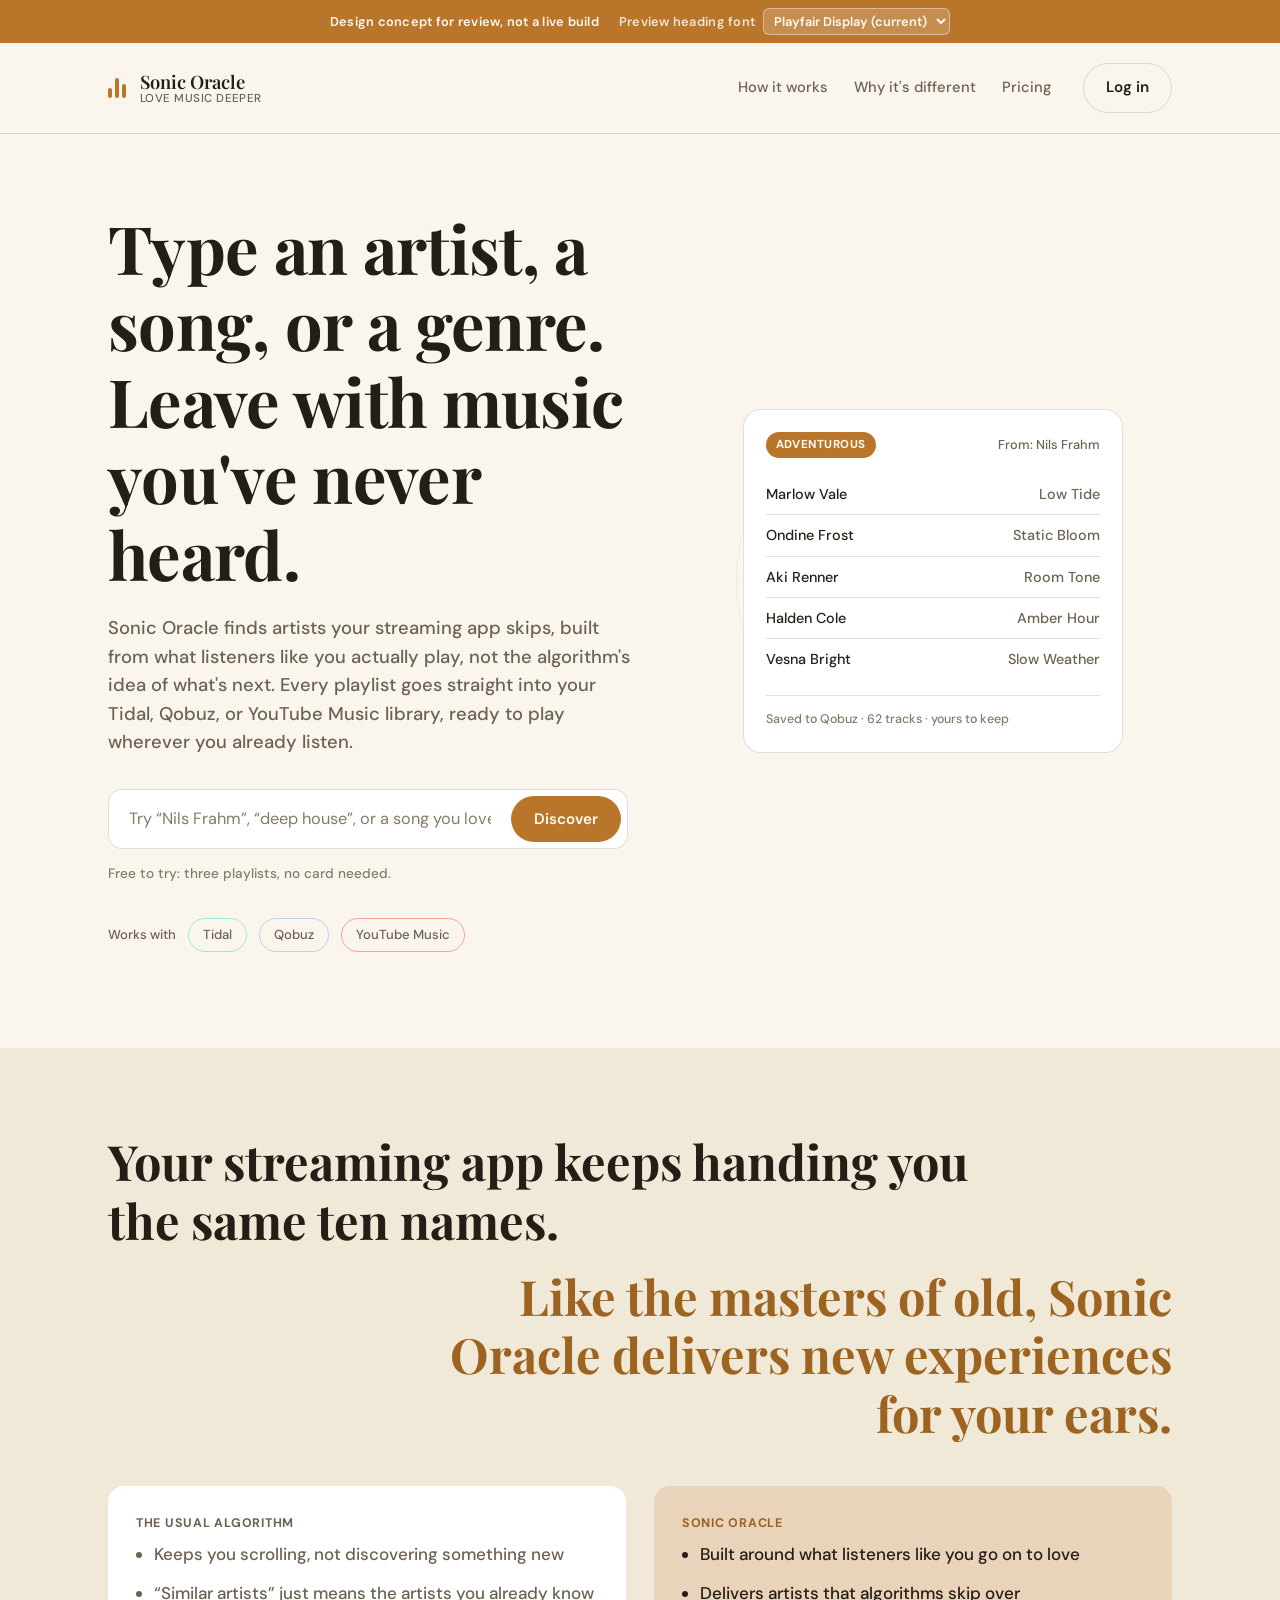
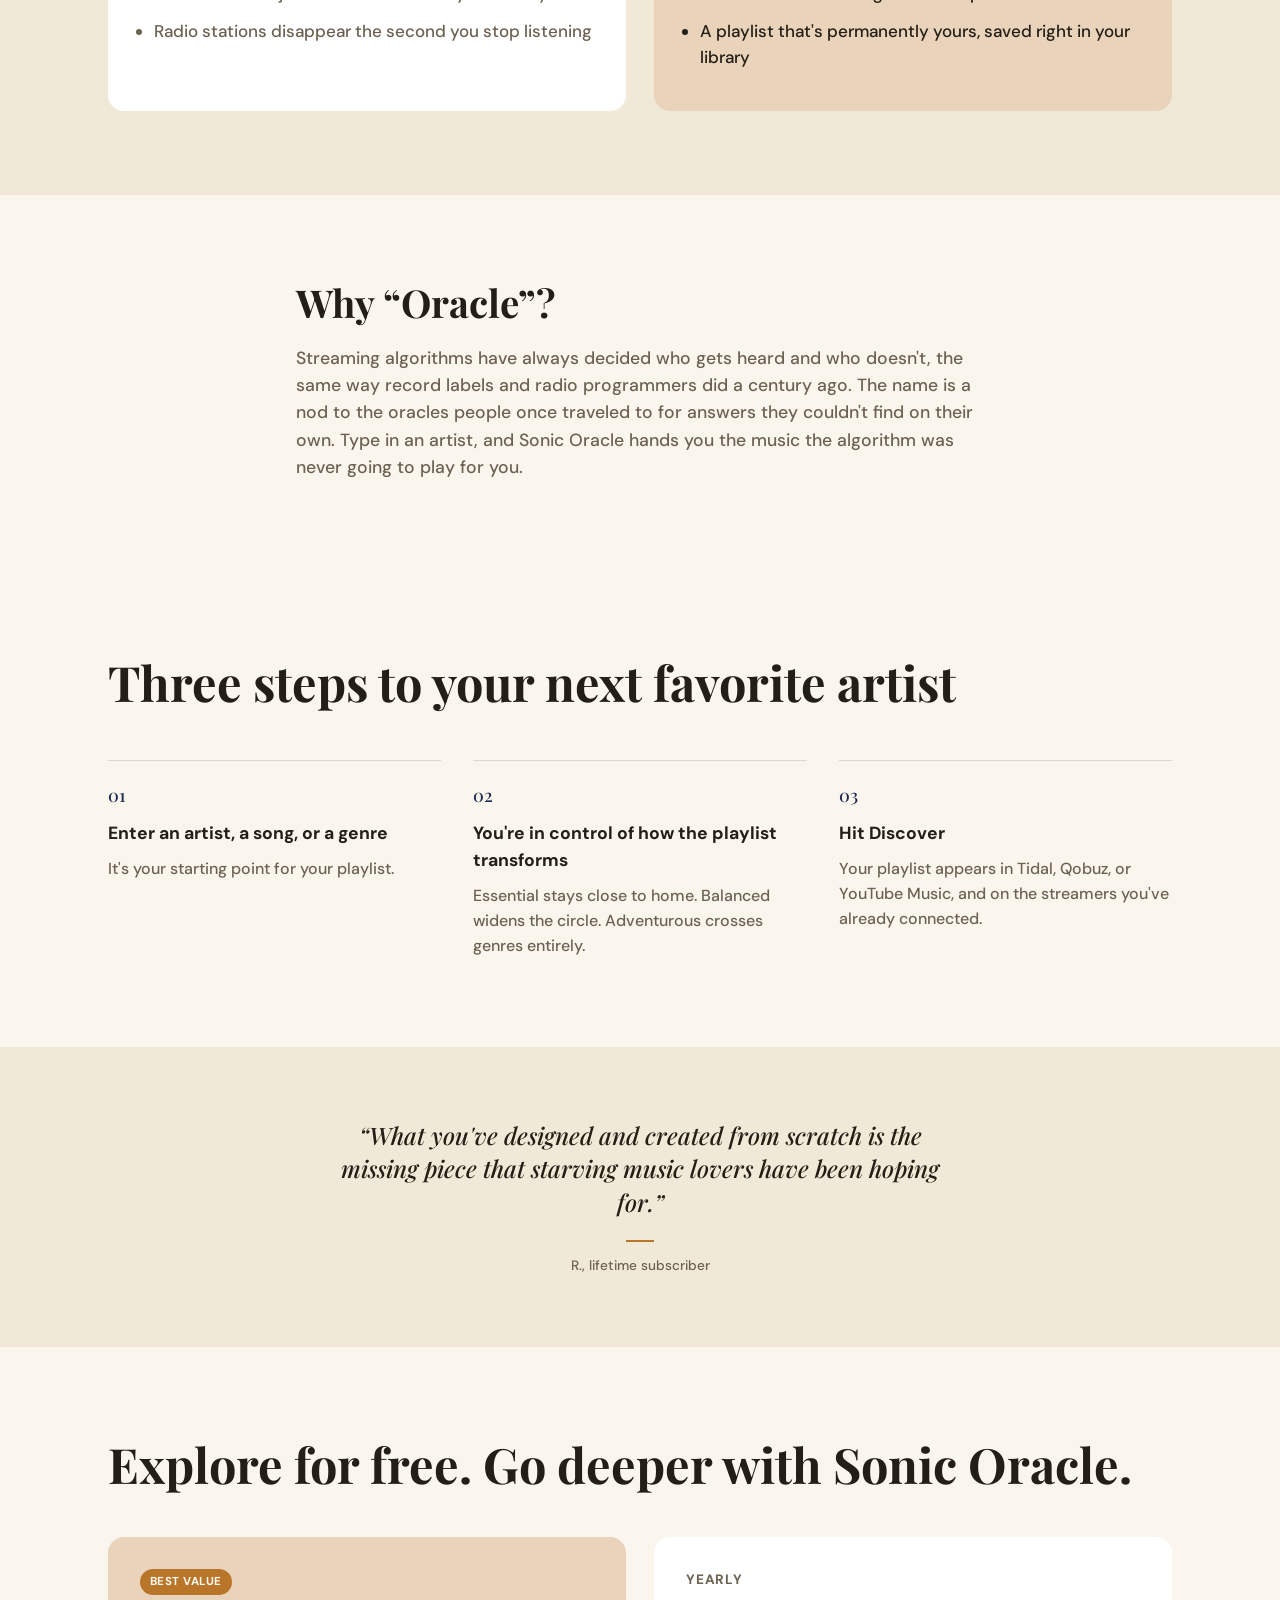
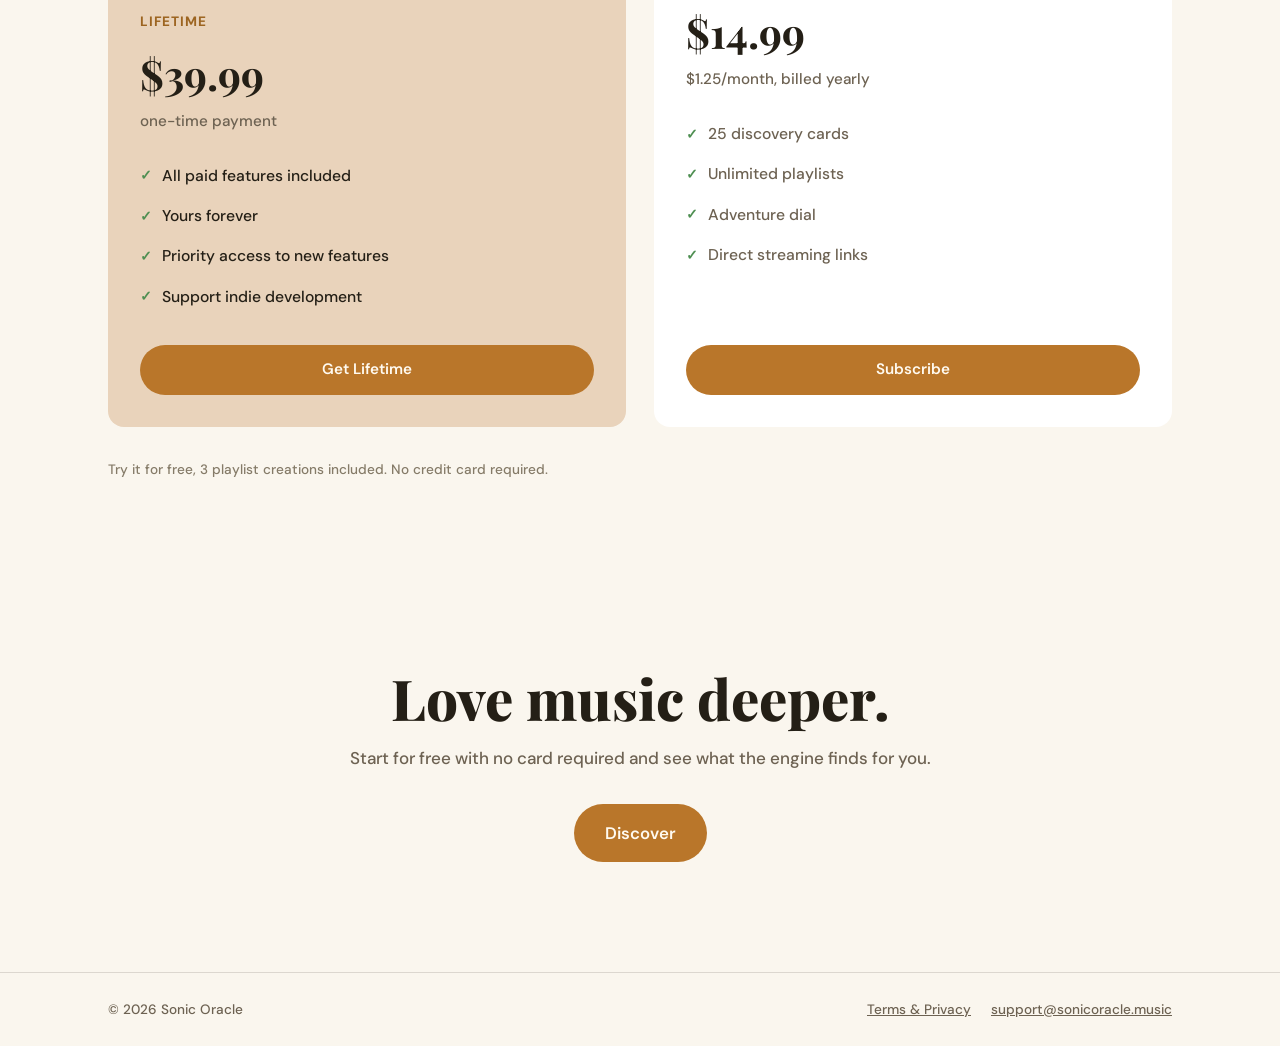
==== index.html @ 3b802f32 "v7: add live font-picker for Playfair Display shortlist Docks a #fontPicker dropdown in the concept " ====
<!DOCTYPE html>
<html lang="en">
<head>
<meta charset="UTF-8">
<meta name="viewport" content="width=device-width, initial-scale=1.0">
<title>Sonic Oracle: Love Music Deeper (homepage mockup)</title>
<link rel="icon" type="image/png" href="favicon.png">
<link rel="apple-touch-icon" href="favicon.png">
<link rel="preconnect" href="https://fonts.googleapis.com">
<link rel="preconnect" href="https://fonts.gstatic.com" crossorigin>
<!--
  v6: font-picker shortlist bundled alongside the site fonts (see NOTES.md
  and the #fontPicker control below). All 8 are confirmed live on Google
  Fonts. Scheherazade New and Vesper Libre don't ship an italic style, so
  they're requested as normal-weight-only; the rest match Playfair's
  weight/italic spread closely enough to cover every var(--serif) use
  (h1/h2 bold, brand-name/step-num regular-ish, blockquote italic).
-->
<link href="https://fonts.googleapis.com/css2?family=Playfair+Display:ital,wght@0,500;0,600;0,700;0,800;1,500;1,600&family=DM+Sans:wght@400;500;600;700&family=Cormorant:ital,wght@0,400;0,600;0,700;1,400&family=Cormorant+Garamond:ital,wght@0,400;0,600;0,700;1,400&family=Libertinus+Serif:ital,wght@0,400;0,600;0,700;1,400&family=Scheherazade+New:wght@400;500;600;700&family=Vesper+Libre:wght@400;500;700&family=Wittgenstein:ital,wght@0,400;0,600;0,700;1,400&family=Rasa:ital,wght@0,400;0,600;0,700;1,400&family=Noto+Serif+Display:ital,wght@0,400;0,600;0,700;1,400&display=swap" rel="stylesheet">
<link rel="stylesheet" href="style.css">
<!--
  v4.5: dark mode is intentionally disabled while we tune the light theme
  (see NOTES.md). Forcing data-theme="light" here instead of running the
  old localStorage/prefers-color-scheme detection below, which is kept
  commented out so it's a one-line job to re-enable later.
-->
<script>
(function () {
  document.documentElement.setAttribute("data-theme", "light");
})();
/*
(function () {
  try {
    var stored = localStorage.getItem("sonic-oracle-theme");
    var theme = stored || (window.matchMedia("(prefers-color-scheme: light)").matches ? "light" : "dark");
    document.documentElement.setAttribute("data-theme", theme);
  } catch (e) {}
})();
*/
</script>
</head>
<body>

<div class="concept-tag">
  <span>Design concept for review, not a live build</span>
  <label class="font-picker">
    <span class="font-picker-label">Preview heading font</span>
    <select id="fontPicker">
      <option value="Playfair Display">Playfair Display (current)</option>
      <option value="Cormorant">Cormorant</option>
      <option value="Cormorant Garamond">Cormorant Garamond</option>
      <option value="Libertinus Serif">Libertinus Serif</option>
      <option value="Scheherazade New">Scheherazade New</option>
      <option value="Vesper Libre">Vesper Libre</option>
      <option value="Wittgenstein">Wittgenstein</option>
      <option value="Rasa">Rasa</option>
      <option value="Noto Serif Display">Noto Serif Display</option>
    </select>
  </label>
</div>

<header class="site-header">
  <div class="wrap header-inner">
    <div class="brand">
      <span class="brand-mark" aria-hidden="true">
        <span></span><span></span><span></span>
      </span>
      <div class="brand-text">
        <span class="brand-name">Sonic&nbsp;Oracle</span>
        <span class="brand-tagline">Love Music Deeper</span>
      </div>
    </div>
    <nav class="site-nav" aria-label="Primary">
      <a href="#how-it-works">How it works</a>
      <a href="#difference">Why it's different</a>
      <a href="#pricing">Pricing</a>
    </nav>
    <!--
      v4.5: light/dark toggle disabled (light-only version). Markup kept
      commented out so re-enabling later is a straight uncomment; see
      NOTES.md and the matching comment in script.js.
    <button type="button" class="theme-toggle" id="themeToggle" aria-label="Switch to light mode" aria-pressed="false">
      <svg class="icon-sun" viewBox="0 0 24 24" fill="none" stroke="currentColor" stroke-width="1.6" aria-hidden="true">
        <circle cx="12" cy="12" r="4.2"></circle>
        <path d="M12 2.5v2.4M12 19.1v2.4M4.2 4.2l1.7 1.7M18.1 18.1l1.7 1.7M2.5 12h2.4M19.1 12h2.4M4.2 19.8l1.7-1.7M18.1 5.9l1.7-1.7"></path>
      </svg>
      <svg class="icon-moon" viewBox="0 0 24 24" fill="none" stroke="currentColor" stroke-width="1.6" aria-hidden="true">
        <path d="M20 14.5A8.5 8.5 0 1 1 9.5 4a6.6 6.6 0 1 0 10.5 10.5Z"></path>
      </svg>
    </button>
    -->
    <a class="btn btn-ghost" href="#pricing">Log in</a>
  </div>
</header>

<main>

  <section class="hero" data-reveal>
    <div class="wrap hero-inner">
      <div class="hero-copy">
        <h1>Type an artist, a song, or a genre.<br>Leave with music you've never heard.</h1>
        <p class="hero-sub">Sonic Oracle finds artists your streaming app skips, built from what listeners like you actually play, not the algorithm's idea of what's next. Every playlist goes straight into your Tidal, Qobuz, or YouTube Music library, ready to play wherever you already listen.</p>

        <form class="discover-box" onsubmit="return false;">
          <label class="visually-hidden" for="seed">Search an artist, song, or genre</label>
          <input id="seed" type="text" placeholder="Try &ldquo;Nils Frahm&rdquo;, &ldquo;deep house&rdquo;, or a song you love">
          <button type="submit" class="btn btn-primary">Discover</button>
        </form>

        <p class="hero-fineprint">Free to try: three playlists, no card needed.</p>

        <div class="platform-row" aria-label="Works with">
          <span class="platform-label">Works with</span>
          <a class="chip chip-tidal" href="https://tidal.com" target="_blank" rel="noopener noreferrer">Tidal</a>
          <a class="chip chip-qobuz" href="https://www.qobuz.com" target="_blank" rel="noopener noreferrer">Qobuz</a>
          <a class="chip chip-youtube" href="https://music.youtube.com" target="_blank" rel="noopener noreferrer">YouTube Music</a>
        </div>
      </div>

      <div class="hero-visual" aria-hidden="true">
        <div class="result-card">
          <div class="result-card-head">
            <span class="dial dial-adventurous">Adventurous</span>
            <span class="result-card-seed">From: Nils Frahm</span>
          </div>
          <ul class="track-list">
            <li><span class="track-name">Marlow Vale</span><span class="track-title">Low Tide</span></li>
            <li><span class="track-name">Ondine Frost</span><span class="track-title">Static Bloom</span></li>
            <li><span class="track-name">Aki Renner</span><span class="track-title">Room Tone</span></li>
            <li><span class="track-name">Halden Cole</span><span class="track-title">Amber Hour</span></li>
            <li><span class="track-name">Vesna Bright</span><span class="track-title">Slow Weather</span></li>
          </ul>
          <div class="result-card-foot">Saved to Qobuz &middot; 62 tracks &middot; yours to keep</div>
        </div>
        <div class="vinyl" aria-hidden="true"></div>
      </div>
    </div>
  </section>

  <section class="difference" id="difference" data-reveal>
    <div class="wrap">
      <h2>
        <span class="difference-heading-main">Your streaming app keeps handing you the same ten names.</span>
        <span class="difference-heading-echo" data-reveal>Like the masters of old, Sonic Oracle delivers new experiences for your ears.</span>
      </h2>
      <div class="difference-grid">
        <div class="difference-col difference-col-old">
          <p class="difference-label">The usual algorithm</p>
          <ul>
            <li>Keeps you scrolling, not discovering something new</li>
            <li>&ldquo;Similar artists&rdquo; just means the artists you already know</li>
            <li>Radio stations disappear the second you stop listening</li>
          </ul>
        </div>
        <div class="difference-col difference-col-new">
          <p class="difference-label">Sonic Oracle</p>
          <ul>
            <li>Built around what listeners like you go on to love</li>
            <li>Delivers artists that algorithms skip over</li>
            <li>A playlist that's permanently yours, saved right in your library</li>
          </ul>
        </div>
      </div>
    </div>
  </section>

  <section class="why-oracle" id="why-oracle" data-reveal>
    <div class="wrap why-oracle-inner">
      <h2>Why &ldquo;Oracle&rdquo;?</h2>
      <p>Streaming algorithms have always decided who gets heard and who doesn't, the same way record labels and radio programmers did a century ago. The name is a nod to the oracles people once traveled to for answers they couldn't find on their own. Type in an artist, and Sonic Oracle hands you the music the algorithm was never going to play for you.</p>
    </div>
  </section>

  <section class="how-it-works" id="how-it-works" data-reveal>
    <div class="wrap">
      <h2>Three steps to your next favorite artist</h2>
      <ol class="steps">
        <li>
          <span class="step-num">01</span>
          <h3>Enter an artist, a song, or a genre</h3>
          <p>It's your starting point for your playlist.</p>
        </li>
        <li>
          <span class="step-num">02</span>
          <h3>You're in control of how the playlist transforms</h3>
          <p>Essential stays close to home. Balanced widens the circle. Adventurous crosses genres entirely.</p>
        </li>
        <li>
          <span class="step-num">03</span>
          <h3>Hit Discover</h3>
          <p>Your playlist appears in Tidal, Qobuz, or YouTube Music, and on the streamers you've already connected.</p>
        </li>
      </ol>
    </div>
  </section>

  <section class="proof" data-reveal>
    <div class="wrap proof-inner">
      <blockquote>
        &ldquo;What you've designed and created from scratch is the missing piece that starving music lovers have been hoping for.&rdquo;
        <cite>R., lifetime subscriber</cite>
      </blockquote>
    </div>
  </section>

  <section class="pricing" id="pricing" data-reveal>
    <div class="wrap">
      <h2>Explore for free. Go deeper with Sonic Oracle.</h2>
      <div class="pricing-grid">
        <div class="pricing-card pricing-card-featured">
          <p class="pricing-badge">Best value</p>
          <p class="pricing-plan">Lifetime</p>
          <p class="pricing-price"><span class="pricing-amount">$39.99</span></p>
          <p class="pricing-note">one-time payment</p>
          <ul class="pricing-features">
            <li>All paid features included</li>
            <li>Yours forever</li>
            <li>Priority access to new features</li>
            <li>Support indie development</li>
          </ul>
          <a href="#" class="btn btn-primary pricing-btn">Get Lifetime</a>
        </div>
        <div class="pricing-card">
          <p class="pricing-plan">Yearly</p>
          <p class="pricing-price"><span class="pricing-amount">$14.99</span></p>
          <p class="pricing-note">$1.25/month, billed yearly</p>
          <ul class="pricing-features">
            <li>25 discovery cards</li>
            <li>Unlimited playlists</li>
            <li>Adventure dial</li>
            <li>Direct streaming links</li>
          </ul>
          <a href="#" class="btn btn-primary pricing-btn">Subscribe</a>
        </div>
      </div>
      <p class="pricing-fineprint">Try it for free, 3 playlist creations included. No credit card required.</p>
    </div>
  </section>

  <section class="final-cta" data-reveal>
    <div class="wrap final-cta-inner">
      <h2>Love music deeper.</h2>
      <p>Start for free with no card required and see what the engine finds for you.</p>
      <a href="#" class="btn btn-primary btn-large">Discover</a>
    </div>
  </section>

</main>

<footer class="site-footer">
  <div class="wrap footer-inner">
    <span>&copy; 2026 Sonic Oracle</span>
    <span class="footer-links">
      <a href="#">Terms &amp; Privacy</a>
      <a href="mailto:support@sonicoracle.music">support@sonicoracle.music</a>
    </span>
  </div>
</footer>

<script src="script.js" defer></script>
</body>
</html>
---- style.css ----
:root {
  /* v4.5: light-only palette (dark mode paused, see NOTES.md). These are
     the same values v4 used for :root[data-theme="light"]. */
  --bg: #faf6ee;
  --bg-alt: #f1e9d7;
  --surface: #ffffff;
  --surface-line: rgba(36, 30, 20, 0.14);
  --text: #241f16;
  --text-muted: #6d6252;
  --text-faint: #857b68;
  --accent: #b9762a;
  --accent-strong: #9c6420;
  --accent-ink: #fffaf0;
  /* v4.5 fix: was #f7ecd8, nearly identical to --bg-alt (#f1e9d7) so the
     "Sonic Oracle" difference-card barely read as a card. Deepened/warmed
     it so it's a real gold-tan tone, distinct from both --bg-alt and the
     white --surface the other card uses. */
  --accent-wash: #e9d3bb;
  --groove-line: rgba(36, 30, 20, 0.06);
  --card-shadow: none;
  /* Secondary brand accent pulled from sonicoracle.music's navy background
     family (#0c1220-#1c2840 on the live site, darkened here for readable
     text/UI contrast on this light theme). Used sparingly alongside the
     gold accent above; whether gold or navy is "the" brand color is TBD,
     Alessandro to confirm. */
  --navy: #1e2a52;
  --serif: "Playfair Display", Georgia, serif;
  --sans: "DM Sans", -apple-system, BlinkMacSystemFont, "Segoe UI", sans-serif;
  --max: 1120px;
  /* v6: named line-height scale, first step toward a real token set (see
     NOTES.md). --leading-tight is for the h1 display line, --leading-snug
     for section h2s (both were relying on mismatched defaults: h1 was
     hardcoded too tight, h2s had no line-height at all and inherited the
     body's loose 1.55). */
  --leading-tight: 1.15;
  --leading-snug: 1.2;
  --leading-body: 1.55;
}

/*
  v4.5: dark mode paused to focus on the light theme. Original v4 dark
  values kept here for a quick restore (the old :root[data-theme="light"]
  override is gone since light is now the only/default theme; if dark mode
  comes back, split these into a plain :root block and a
  :root[data-theme="light"] override again like v4 had).

:root {
  --bg: #0e0d0a;
  --bg-alt: #16140f;
  --surface: #1c1a15;
  --surface-line: rgba(245, 241, 232, 0.1);
  --text: #f5f1e8;
  --text-muted: #b4ac9a;
  --text-faint: #9c9080;
  --accent: #e3a34f;
  --accent-strong: #f2c078;
  --accent-ink: #241a0c;
  --accent-wash: #241c10;
  --groove-line: rgba(245, 241, 232, 0.05);
  --card-shadow: none;
}
*/

* { box-sizing: border-box; }

html { scroll-behavior: smooth; }

body {
  margin: 0;
  background: var(--bg);
  color: var(--text);
  font-family: var(--sans);
  /* v4.5: body copy read as too light at 400; bumped one step to 500. */
  font-weight: 500;
  /* v6: base copy size was riding on the 16px browser default; bumped to
     17px so paragraph-level text (and anything that doesn't set its own
     font-size, like the difference-section list items) reads a touch
     larger. */
  font-size: 1.0625rem;
  line-height: var(--leading-body);
  -webkit-font-smoothing: antialiased;
  transition: background-color 0.2s ease, color 0.2s ease;
}

.wrap {
  max-width: var(--max);
  margin: 0 auto;
  padding: 0 28px;
}

.visually-hidden {
  position: absolute;
  width: 1px; height: 1px;
  overflow: hidden;
  clip: rect(0 0 0 0);
  white-space: nowrap;
}

/* Scroll reveal: sections fade up into view once, no fade-out on scroll back up. */
section[data-reveal] {
  opacity: 0;
  transform: translateY(28px);
  transition: opacity 0.7s ease, transform 0.7s ease;
}

section[data-reveal].is-visible {
  opacity: 1;
  transform: translateY(0);
}

@media (prefers-reduced-motion: reduce) {
  section[data-reveal] { transition: none; opacity: 1; transform: none; }
}

/* Concept ribbon */
.concept-tag {
  display: flex;
  align-items: center;
  justify-content: center;
  flex-wrap: wrap;
  gap: 6px 20px;
  background: var(--accent);
  color: var(--accent-ink);
  text-align: center;
  font-size: 0.8rem;
  font-weight: 600;
  letter-spacing: 0.02em;
  padding: 8px 12px;
}

/* v6: font-picker, a review-only tool (not part of the design being
   evaluated) for trying the Playfair Display replacement shortlist live.
   See NOTES.md and script.js. Deliberately docked in the same ribbon as
   the "not a live build" notice so it reads as tooling, not content. */
.font-picker {
  display: inline-flex;
  align-items: center;
  gap: 8px;
  font-weight: 600;
}

.font-picker-label { opacity: 0.85; }

.font-picker select {
  font-family: var(--sans);
  font-size: 0.8rem;
  font-weight: 600;
  color: var(--accent-ink);
  background: rgba(255, 255, 255, 0.18);
  border: 1px solid rgba(255, 255, 255, 0.4);
  border-radius: 6px;
  padding: 3px 6px;
  cursor: pointer;
}

.font-picker select option { color: var(--text); }

/* Header */
.site-header {
  border-bottom: 1px solid var(--surface-line);
  padding: 20px 0;
}

.header-inner {
  display: flex;
  align-items: center;
  gap: 32px;
}

.brand {
  display: flex;
  align-items: center;
  gap: 14px;
  margin-right: auto;
}

.brand-mark {
  display: inline-flex;
  gap: 3px;
  align-items: flex-end;
  height: 20px;
}

.brand-mark span {
  display: block;
  width: 4px;
  background: var(--accent);
  border-radius: 2px;
  animation: pulse 1.8s ease-in-out infinite;
}

.brand-mark span:nth-child(1) { height: 10px; animation-delay: 0s; }
.brand-mark span:nth-child(2) { height: 20px; animation-delay: 0.25s; }
.brand-mark span:nth-child(3) { height: 14px; animation-delay: 0.5s; }

@keyframes pulse {
  0%, 100% { transform: scaleY(0.6); opacity: 0.7; }
  50% { transform: scaleY(1); opacity: 1; }
}

.brand-text { display: flex; flex-direction: column; line-height: 1.15; }

.brand-name {
  font-family: var(--serif);
  font-size: 1.15rem;
  font-weight: 600;
}

.brand-tagline {
  font-size: 0.72rem;
  color: var(--text-muted);
  letter-spacing: 0.04em;
  text-transform: uppercase;
}

.site-nav { display: flex; gap: 26px; }

.site-nav a {
  color: var(--text-muted);
  text-decoration: none;
  font-size: 0.92rem;
  transition: color 0.15s ease;
}

.site-nav a:hover { color: var(--navy); }

/* Buttons */
.btn {
  display: inline-flex;
  align-items: center;
  justify-content: center;
  gap: 8px;
  font-family: var(--sans);
  font-weight: 600;
  font-size: 0.95rem;
  text-decoration: none;
  border-radius: 999px;
  padding: 12px 22px;
  border: 1px solid transparent;
  cursor: pointer;
  transition: transform 0.15s ease, background 0.15s ease, border-color 0.15s ease;
}

.btn-primary {
  background: var(--accent);
  color: var(--accent-ink);
}

.btn-primary:hover { background: var(--accent-strong); transform: translateY(-1px); }

.btn-ghost {
  color: var(--text);
  border-color: var(--surface-line);
}

.btn-ghost:hover { border-color: var(--accent); color: var(--accent-strong); }

.btn-large { padding: 15px 30px; font-size: 1.05rem; }

/* Theme toggle: markup disabled for v4.5's light-only pass (see NOTES.md).
   Rules kept commented out so re-enabling the toggle is a straight uncomment.
.theme-toggle {
  display: inline-flex;
  align-items: center;
  justify-content: center;
  width: 38px;
  height: 38px;
  padding: 0;
  border-radius: 999px;
  border: 1px solid var(--surface-line);
  background: transparent;
  color: var(--text);
  cursor: pointer;
  transition: border-color 0.15s ease, color 0.15s ease;
}

.theme-toggle:hover { border-color: var(--accent); color: var(--accent-strong); }

.theme-toggle svg { width: 18px; height: 18px; }

.theme-toggle .icon-moon { display: none; }

:root[data-theme="light"] .theme-toggle .icon-sun { display: none; }
:root[data-theme="light"] .theme-toggle .icon-moon { display: block; }
*/

/* Hero */
.hero { padding: 76px 0 96px; position: relative; overflow: hidden; }

.hero-inner {
  display: grid;
  grid-template-columns: 1.05fr 0.95fr;
  gap: 56px;
  align-items: center;
}

h1 {
  font-family: var(--serif);
  font-weight: 700;
  font-size: clamp(2.6rem, 5.2vw, 4.4rem);
  /* v6: was 1.08, tight enough to clip descenders and feel cramped on the
     wrapped two-line headline. */
  line-height: var(--leading-tight);
  margin: 0 0 22px;
  letter-spacing: -0.01em;
}

.hero-sub {
  color: var(--text-muted);
  font-size: 1.15rem;
  max-width: 46ch;
  margin: 0 0 32px;
}

.discover-box {
  display: flex;
  background: var(--surface);
  border: 1px solid var(--surface-line);
  border-radius: 14px;
  padding: 6px;
  gap: 6px;
  max-width: 520px;
}

.discover-box input {
  flex: 1;
  background: transparent;
  border: none;
  outline: none;
  color: var(--text);
  font-family: var(--sans);
  font-size: 1.02rem;
  padding: 12px 14px;
}

.discover-box input::placeholder { color: var(--text-faint); }

.hero-fineprint {
  color: var(--text-faint);
  font-size: 0.85rem;
  margin: 14px 0 34px;
}

.platform-row {
  display: flex;
  align-items: center;
  gap: 12px;
  flex-wrap: wrap;
}

.platform-label {
  font-size: 0.82rem;
  color: var(--text-muted);
}

.chip {
  display: inline-block;
  border: 1px solid var(--surface-line);
  color: var(--text-muted);
  font-size: 0.82rem;
  padding: 6px 14px;
  border-radius: 999px;
  text-decoration: none;
  transition: border-color 0.15s ease, color 0.15s ease, background-color 0.15s ease;
}

.chip:hover { border-color: var(--accent); color: var(--accent-strong); }

/* Brand-colored platform chips: a quiet brand-tinted border at rest, full brand color on interaction. */
.chip-tidal { border-color: rgba(23, 205, 218, 0.4); }
.chip-tidal:hover,
.chip-tidal:focus-visible {
  border-color: #17cdda;
  color: #17cdda;
  background: rgba(23, 205, 218, 0.1);
}

.chip-qobuz { border-color: rgba(97, 161, 222, 0.4); }
.chip-qobuz:hover,
.chip-qobuz:focus-visible {
  border-color: #61a1de;
  color: #61a1de;
  background: rgba(97, 161, 222, 0.1);
}

.chip-youtube { border-color: rgba(255, 0, 0, 0.35); }
.chip-youtube:hover,
.chip-youtube:focus-visible {
  border-color: #ff0000;
  color: #ff0000;
  background: rgba(255, 0, 0, 0.08);
}

/* Hero visual */
.hero-visual { position: relative; display: flex; justify-content: center; }

.vinyl {
  position: absolute;
  width: 340px;
  height: 340px;
  border-radius: 50%;
  top: 50%;
  left: 50%;
  transform: translate(-58%, -50%);
  background: none;
  border: 1px solid var(--groove-line);
  z-index: 0;
}

.vinyl::before,
.vinyl::after {
  content: "";
  position: absolute;
  top: 50%;
  left: 50%;
  border-radius: 50%;
  transform: translate(-50%, -50%);
}

.vinyl::before {
  width: 220px;
  height: 220px;
  border: 1px solid var(--groove-line);
}

.vinyl::after {
  width: 16px;
  height: 16px;
  background: var(--groove-line);
}

.result-card {
  position: relative;
  z-index: 1;
  background: var(--surface);
  border: 1px solid var(--surface-line);
  border-radius: 18px;
  padding: 22px;
  width: 100%;
  max-width: 380px;
  box-shadow: var(--card-shadow);
}

.result-card-head {
  display: flex;
  justify-content: space-between;
  align-items: center;
  margin-bottom: 16px;
}

.dial {
  font-size: 0.72rem;
  font-weight: 700;
  text-transform: uppercase;
  letter-spacing: 0.04em;
  color: var(--accent-ink);
  background: var(--accent);
  padding: 4px 10px;
  border-radius: 999px;
}

.result-card-seed { font-size: 0.8rem; color: var(--text-muted); }

.track-list { list-style: none; margin: 0 0 16px; padding: 0; }

.track-list li {
  display: flex;
  justify-content: space-between;
  gap: 12px;
  padding: 9px 0;
  border-bottom: 1px solid var(--surface-line);
  font-size: 0.9rem;
}

.track-list li:last-child { border-bottom: none; }

.track-name { color: var(--text); font-weight: 500; }
.track-title { color: var(--text-muted); }

.result-card-foot {
  font-size: 0.78rem;
  color: var(--text-faint);
  border-top: 1px solid var(--surface-line);
  padding-top: 14px;
}

/* Difference section */
.difference { background: var(--bg-alt); padding: 84px 0; }

.difference h2 {
  font-family: var(--serif);
  font-weight: 700;
  font-size: clamp(2.1rem, 3.8vw, 3.1rem);
  /* v6: h2s had no line-height of their own and were inheriting the
     body's 1.55, too loose for display-size serif text. */
  line-height: var(--leading-snug);
  margin: 0 0 44px;
}

/* max-width lives on each line, not the shared h2, so the echo can mirror
   the main line's edge against the full heading width instead of a
   narrower shared box. */
.difference-heading-main { display: block; max-width: 30ch; }

.difference-heading-echo {
  display: block;
  margin: 18px 0 0 auto;
  max-width: 24ch;
  text-align: right;
  color: var(--accent-strong);
  opacity: 0;
  transform: translateY(10px);
  transition: opacity 0.6s ease, transform 0.6s ease;
}

.difference-heading-echo.is-visible { opacity: 1; transform: translateY(0); }

@media (prefers-reduced-motion: reduce) {
  .difference-heading-echo { transition: none; opacity: 1; transform: none; }
}

.difference-grid {
  display: grid;
  grid-template-columns: 1fr 1fr;
  gap: 28px;
}

.difference-col {
  border-radius: 16px;
  padding: 28px;
  /* v4.5: flat-card treatment, no border (see NOTES.md). To compare a
     shadow-defined version instead: comment out the two background rules
     below and uncomment this box-shadow.
     box-shadow: 0 1px 3px rgba(36, 30, 20, 0.08), 0 10px 26px rgba(36, 30, 20, 0.07);
  */
}

/* Both columns get a background instead of a border so they still read as
   grouped cards: old gets a plain surface tint, new keeps its gold wash. */
.difference-col-old { background: var(--surface); }

.difference-col-new { background: var(--accent-wash); }

.difference-label {
  font-size: 0.78rem;
  font-weight: 700;
  text-transform: uppercase;
  letter-spacing: 0.06em;
  color: var(--text-muted);
  /* v4.5: tightened from 16px so the label sits closer to its list,
     grouping them by proximity now that the border is gone. */
  margin: 0 0 8px;
}

.difference-col-new .difference-label { color: var(--accent-strong); }

.difference-col ul { margin: 0; padding: 0 0 0 18px; }

.difference-col li { margin-bottom: 12px; color: var(--text-muted); }

.difference-col-new li { color: var(--text); }

/* Why the name */
.why-oracle { padding: 84px 0; }

.why-oracle-inner { max-width: 62ch; }

.why-oracle h2 {
  font-family: var(--serif);
  font-weight: 700;
  font-size: clamp(1.9rem, 3vw, 2.6rem);
  line-height: var(--leading-snug);
  margin: 0 0 20px;
}

.why-oracle p {
  color: var(--text-muted);
  font-size: 1.1rem;
  margin: 0;
}

/* How it works */
.how-it-works { padding: 88px 0; }

.how-it-works h2 {
  font-family: var(--serif);
  font-weight: 700;
  font-size: clamp(2.1rem, 3.8vw, 3.1rem);
  line-height: var(--leading-snug);
  margin: 0 0 48px;
}

.steps {
  list-style: none;
  margin: 0;
  padding: 0;
  display: grid;
  grid-template-columns: repeat(3, 1fr);
  gap: 32px;
}

.steps li { border-top: 1px solid var(--surface-line); padding-top: 20px; }

.step-num {
  display: block;
  font-family: var(--serif);
  /* Navy secondary accent used sparingly (see :root comment above). */
  color: var(--navy);
  font-size: 1.1rem;
  margin-bottom: 12px;
}

.steps h3 { margin: 0 0 10px; font-size: 1.1rem; }

.steps p { margin: 0; color: var(--text-muted); font-size: 1rem; }

/* Pricing */
.pricing { padding: 88px 0; }

.pricing h2 {
  font-family: var(--serif);
  font-weight: 700;
  font-size: clamp(2.1rem, 3.8vw, 3.1rem);
  line-height: var(--leading-snug);
  margin: 0 0 44px;
}

.pricing-grid {
  display: grid;
  grid-template-columns: 1fr 1fr;
  gap: 28px;
  align-items: stretch;
}

.pricing-card {
  display: flex;
  flex-direction: column;
  background: var(--surface);
  border-radius: 16px;
  padding: 32px;
}

.pricing-card-featured { background: var(--accent-wash); }

.pricing-badge {
  align-self: flex-start;
  font-size: 0.72rem;
  font-weight: 700;
  text-transform: uppercase;
  letter-spacing: 0.04em;
  color: var(--accent-ink);
  background: var(--accent);
  padding: 4px 10px;
  border-radius: 999px;
  margin: 0 0 16px;
}

.pricing-plan {
  font-size: 0.85rem;
  font-weight: 700;
  text-transform: uppercase;
  letter-spacing: 0.06em;
  color: var(--text-muted);
  margin: 0 0 10px;
}

.pricing-card-featured .pricing-plan { color: var(--accent-strong); }

.pricing-price {
  display: flex;
  align-items: baseline;
  gap: 6px;
  margin: 0 0 4px;
}

.pricing-amount {
  font-family: var(--serif);
  font-weight: 700;
  font-size: 2.6rem;
  color: var(--text);
}

.pricing-note {
  color: var(--text-muted);
  font-size: 0.95rem;
  margin: 0 0 22px;
}

.pricing-features {
  list-style: none;
  margin: 0 0 28px;
  padding: 0;
  flex: 1;
}

.pricing-features li {
  display: flex;
  align-items: center;
  gap: 10px;
  padding: 8px 0;
  color: var(--text-muted);
  font-size: 0.98rem;
}

.pricing-features li::before {
  content: "\2713";
  color: #4f8f52;
  font-weight: 700;
  font-size: 0.85rem;
}

.pricing-card-featured .pricing-features li { color: var(--text); }

.pricing-btn { width: 100%; }

.pricing-fineprint {
  margin: 32px 0 0;
  color: var(--text-faint);
  font-size: 0.85rem;
}

/* Proof */
.proof { background: var(--bg-alt); padding: 72px 0; }

.proof-inner { text-align: center; }

blockquote {
  margin: 0 auto;
  max-width: 640px;
  font-family: var(--serif);
  font-style: italic;
  font-size: clamp(1.2rem, 2vw, 1.5rem);
  line-height: 1.4;
}

cite {
  display: block;
  margin-top: 20px;
  font-style: normal;
  font-family: var(--sans);
  font-size: 0.85rem;
  color: var(--text-muted);
  position: relative;
  padding-top: 16px;
}

cite::before {
  content: "";
  position: absolute;
  top: 0;
  left: 50%;
  transform: translateX(-50%);
  width: 28px;
  height: 2px;
  background: var(--accent);
}

/* Final CTA */
.final-cta { padding: 96px 0 110px; text-align: center; }

.final-cta h2 {
  font-family: var(--serif);
  font-weight: 800;
  font-size: clamp(2.5rem, 4.4vw, 3.7rem);
  line-height: var(--leading-snug);
  margin: 0 0 14px;
}

.final-cta p {
  color: var(--text-muted);
  margin: 0 0 32px;
}

/* Footer */
.site-footer {
  border-top: 1px solid var(--surface-line);
  padding: 26px 0;
  font-size: 0.85rem;
  color: var(--text-muted);
}

.footer-inner {
  display: flex;
  justify-content: space-between;
  flex-wrap: wrap;
  gap: 12px;
}

.footer-links { display: flex; gap: 20px; }

.footer-links a { color: var(--text-muted); }

/* Responsive */
@media (max-width: 880px) {
  .hero-inner { grid-template-columns: 1fr; }
  .hero-visual { order: -1; margin-bottom: 12px; }
  .vinyl { width: 240px; height: 240px; }
  .site-nav { display: none; }
  .difference-grid { grid-template-columns: 1fr; }
  .difference-heading-echo { margin: 14px 0 0; max-width: none; text-align: left; }
  .steps { grid-template-columns: 1fr; }
  .pricing-grid { grid-template-columns: 1fr; }
}

@media (max-width: 520px) {
  .discover-box { flex-direction: column; }
  .discover-box .btn { width: 100%; }
}
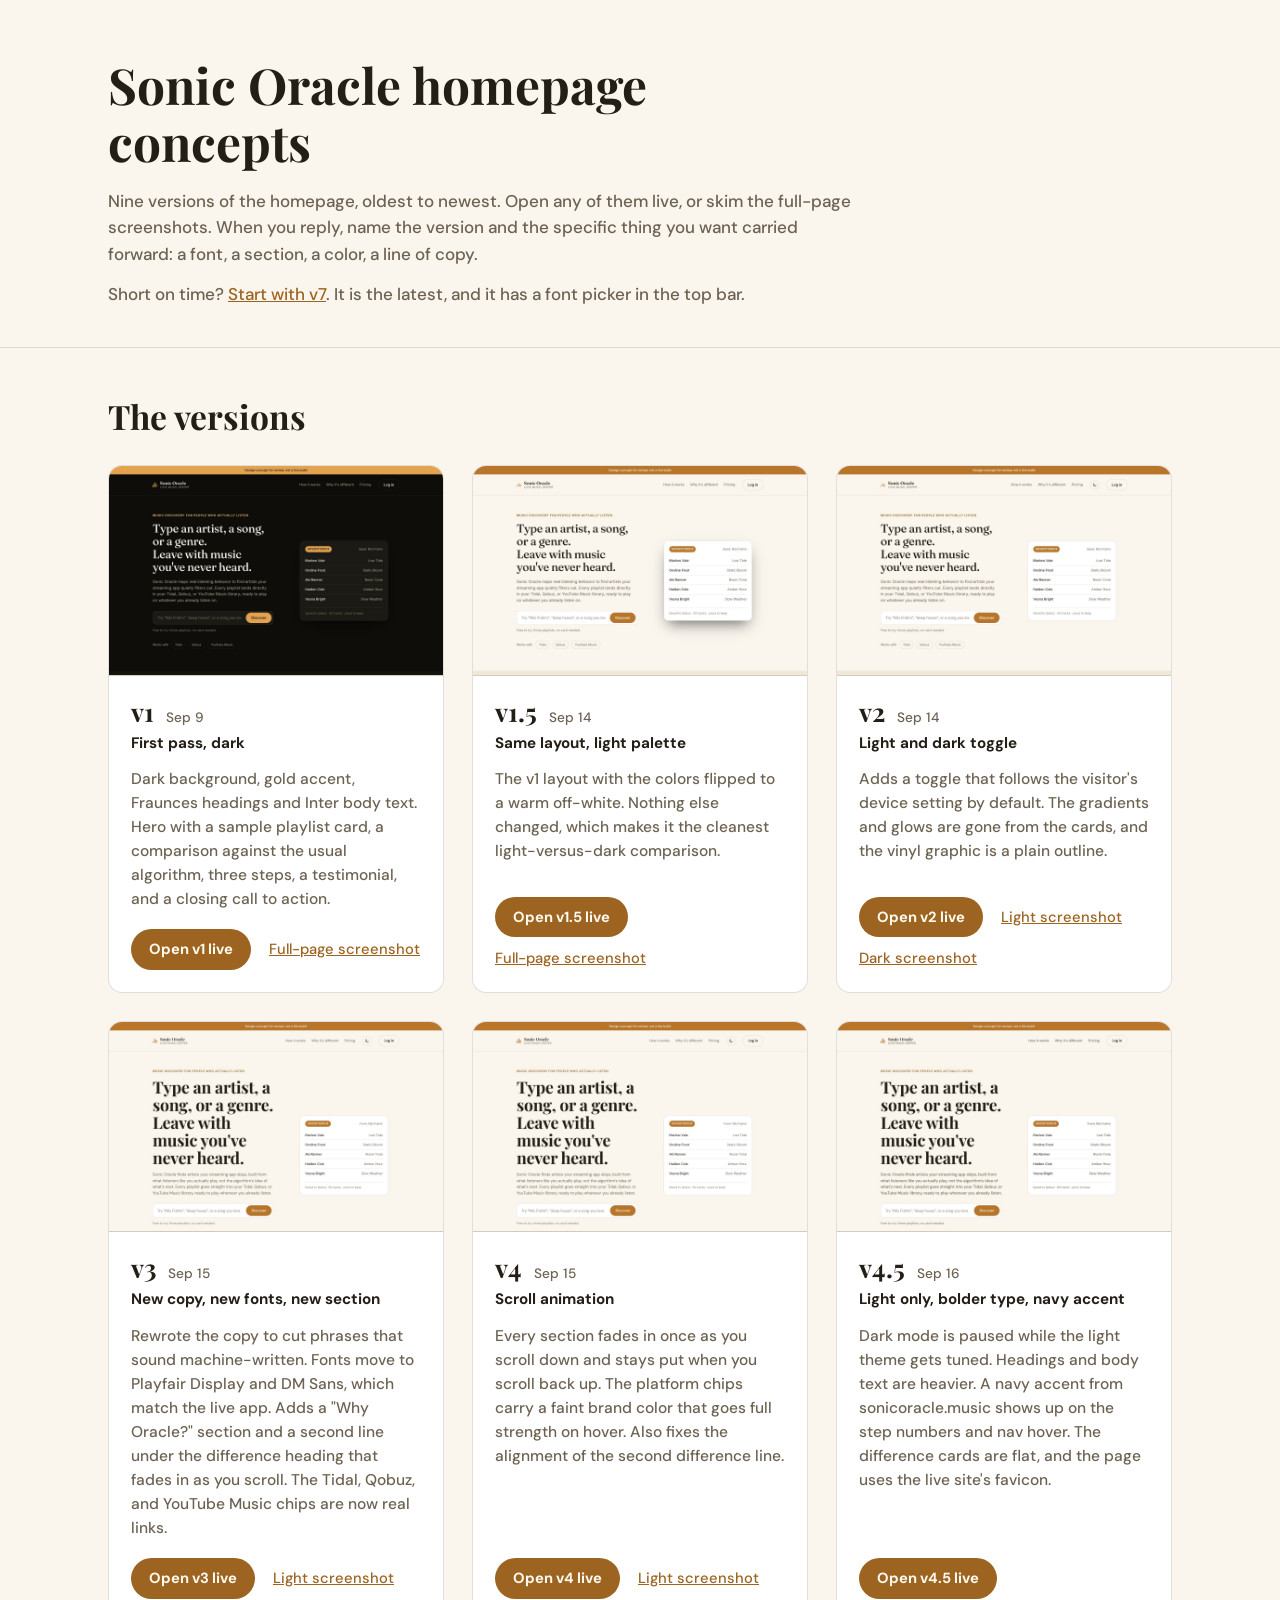
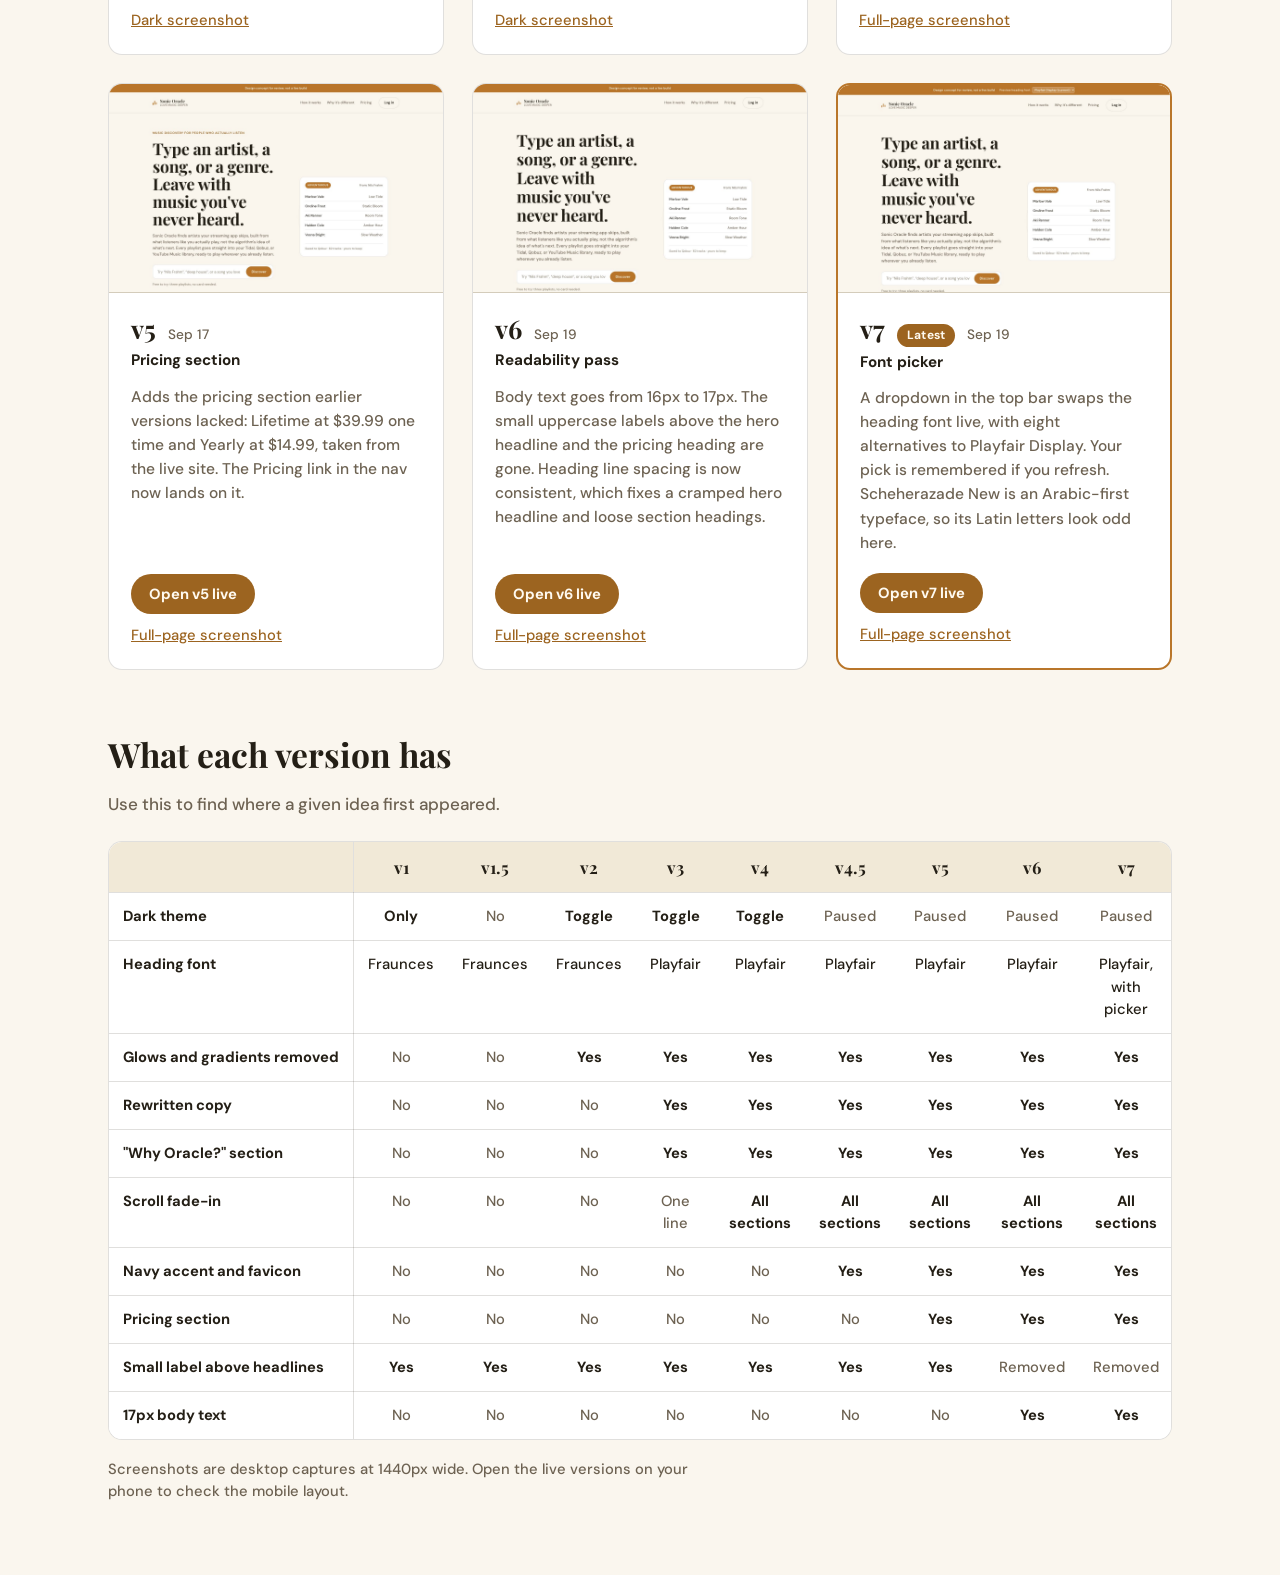
==== commit 95fd9b84: "v8: comparison gallery of all nine homepage versions - New root index.html gallery: thumbnail, short" ====
--- a/index.html
+++ b/index.html
@@ -3,260 +3,260 @@
 <head>
 <meta charset="UTF-8">
 <meta name="viewport" content="width=device-width, initial-scale=1.0">
-<title>Sonic Oracle: Love Music Deeper (homepage mockup)</title>
+<title>Sonic Oracle homepage concepts: all versions</title>
+<meta name="description" content="Every version of the Sonic Oracle homepage concept, with screenshots, short notes, and live links.">
+<meta name="robots" content="noindex">
 <link rel="icon" type="image/png" href="favicon.png">
 <link rel="apple-touch-icon" href="favicon.png">
 <link rel="preconnect" href="https://fonts.googleapis.com">
 <link rel="preconnect" href="https://fonts.gstatic.com" crossorigin>
-<!--
-  v6: font-picker shortlist bundled alongside the site fonts (see NOTES.md
-  and the #fontPicker control below). All 8 are confirmed live on Google
-  Fonts. Scheherazade New and Vesper Libre don't ship an italic style, so
-  they're requested as normal-weight-only; the rest match Playfair's
-  weight/italic spread closely enough to cover every var(--serif) use
-  (h1/h2 bold, brand-name/step-num regular-ish, blockquote italic).
--->
-<link href="https://fonts.googleapis.com/css2?family=Playfair+Display:ital,wght@0,500;0,600;0,700;0,800;1,500;1,600&family=DM+Sans:wght@400;500;600;700&family=Cormorant:ital,wght@0,400;0,600;0,700;1,400&family=Cormorant+Garamond:ital,wght@0,400;0,600;0,700;1,400&family=Libertinus+Serif:ital,wght@0,400;0,600;0,700;1,400&family=Scheherazade+New:wght@400;500;600;700&family=Vesper+Libre:wght@400;500;700&family=Wittgenstein:ital,wght@0,400;0,600;0,700;1,400&family=Rasa:ital,wght@0,400;0,600;0,700;1,400&family=Noto+Serif+Display:ital,wght@0,400;0,600;0,700;1,400&display=swap" rel="stylesheet">
-<link rel="stylesheet" href="style.css">
-<!--
-  v4.5: dark mode is intentionally disabled while we tune the light theme
-  (see NOTES.md). Forcing data-theme="light" here instead of running the
-  old localStorage/prefers-color-scheme detection below, which is kept
-  commented out so it's a one-line job to re-enable later.
--->
-<script>
-(function () {
-  document.documentElement.setAttribute("data-theme", "light");
-})();
-/*
-(function () {
-  try {
-    var stored = localStorage.getItem("sonic-oracle-theme");
-    var theme = stored || (window.matchMedia("(prefers-color-scheme: light)").matches ? "light" : "dark");
-    document.documentElement.setAttribute("data-theme", theme);
-  } catch (e) {}
-})();
-*/
-</script>
+<link href="https://fonts.googleapis.com/css2?family=Playfair+Display:wght@600;700&family=DM+Sans:wght@500;700&display=swap" rel="stylesheet">
+<link rel="stylesheet" href="assets/gallery.css">
 </head>
 <body>
 
-<div class="concept-tag">
-  <span>Design concept for review, not a live build</span>
-  <label class="font-picker">
-    <span class="font-picker-label">Preview heading font</span>
-    <select id="fontPicker">
-      <option value="Playfair Display">Playfair Display (current)</option>
-      <option value="Cormorant">Cormorant</option>
-      <option value="Cormorant Garamond">Cormorant Garamond</option>
-      <option value="Libertinus Serif">Libertinus Serif</option>
-      <option value="Scheherazade New">Scheherazade New</option>
-      <option value="Vesper Libre">Vesper Libre</option>
-      <option value="Wittgenstein">Wittgenstein</option>
-      <option value="Rasa">Rasa</option>
-      <option value="Noto Serif Display">Noto Serif Display</option>
-    </select>
-  </label>
-</div>
-
-<header class="site-header">
-  <div class="wrap header-inner">
-    <div class="brand">
-      <span class="brand-mark" aria-hidden="true">
-        <span></span><span></span><span></span>
-      </span>
-      <div class="brand-text">
-        <span class="brand-name">Sonic&nbsp;Oracle</span>
-        <span class="brand-tagline">Love Music Deeper</span>
-      </div>
-    </div>
-    <nav class="site-nav" aria-label="Primary">
-      <a href="#how-it-works">How it works</a>
-      <a href="#difference">Why it's different</a>
-      <a href="#pricing">Pricing</a>
-    </nav>
-    <!--
-      v4.5: light/dark toggle disabled (light-only version). Markup kept
-      commented out so re-enabling later is a straight uncomment; see
-      NOTES.md and the matching comment in script.js.
-    <button type="button" class="theme-toggle" id="themeToggle" aria-label="Switch to light mode" aria-pressed="false">
-      <svg class="icon-sun" viewBox="0 0 24 24" fill="none" stroke="currentColor" stroke-width="1.6" aria-hidden="true">
-        <circle cx="12" cy="12" r="4.2"></circle>
-        <path d="M12 2.5v2.4M12 19.1v2.4M4.2 4.2l1.7 1.7M18.1 18.1l1.7 1.7M2.5 12h2.4M19.1 12h2.4M4.2 19.8l1.7-1.7M18.1 5.9l1.7-1.7"></path>
-      </svg>
-      <svg class="icon-moon" viewBox="0 0 24 24" fill="none" stroke="currentColor" stroke-width="1.6" aria-hidden="true">
-        <path d="M20 14.5A8.5 8.5 0 1 1 9.5 4a6.6 6.6 0 1 0 10.5 10.5Z"></path>
-      </svg>
-    </button>
-    -->
-    <a class="btn btn-ghost" href="#pricing">Log in</a>
+<header class="page-head">
+  <div class="wrap">
+    <h1>Sonic Oracle homepage concepts</h1>
+    <p>Nine versions of the homepage, oldest to newest. Open any of them live, or skim the full-page screenshots. When you reply, name the version and the specific thing you want carried forward: a font, a section, a color, a line of copy.</p>
+    <p>Short on time? <a href="#v7">Start with v7</a>. It is the latest, and it has a font picker in the top bar.</p>
   </div>
 </header>
 
 <main>
-
-  <section class="hero" data-reveal>
-    <div class="wrap hero-inner">
-      <div class="hero-copy">
-        <h1>Type an artist, a song, or a genre.<br>Leave with music you've never heard.</h1>
-        <p class="hero-sub">Sonic Oracle finds artists your streaming app skips, built from what listeners like you actually play, not the algorithm's idea of what's next. Every playlist goes straight into your Tidal, Qobuz, or YouTube Music library, ready to play wherever you already listen.</p>
-
-        <form class="discover-box" onsubmit="return false;">
-          <label class="visually-hidden" for="seed">Search an artist, song, or genre</label>
-          <input id="seed" type="text" placeholder="Try &ldquo;Nils Frahm&rdquo;, &ldquo;deep house&rdquo;, or a song you love">
-          <button type="submit" class="btn btn-primary">Discover</button>
-        </form>
-
-        <p class="hero-fineprint">Free to try: three playlists, no card needed.</p>
-
-        <div class="platform-row" aria-label="Works with">
-          <span class="platform-label">Works with</span>
-          <a class="chip chip-tidal" href="https://tidal.com" target="_blank" rel="noopener noreferrer">Tidal</a>
-          <a class="chip chip-qobuz" href="https://www.qobuz.com" target="_blank" rel="noopener noreferrer">Qobuz</a>
-          <a class="chip chip-youtube" href="https://music.youtube.com" target="_blank" rel="noopener noreferrer">YouTube Music</a>
-        </div>
-      </div>
-
-      <div class="hero-visual" aria-hidden="true">
-        <div class="result-card">
-          <div class="result-card-head">
-            <span class="dial dial-adventurous">Adventurous</span>
-            <span class="result-card-seed">From: Nils Frahm</span>
-          </div>
-          <ul class="track-list">
-            <li><span class="track-name">Marlow Vale</span><span class="track-title">Low Tide</span></li>
-            <li><span class="track-name">Ondine Frost</span><span class="track-title">Static Bloom</span></li>
-            <li><span class="track-name">Aki Renner</span><span class="track-title">Room Tone</span></li>
-            <li><span class="track-name">Halden Cole</span><span class="track-title">Amber Hour</span></li>
-            <li><span class="track-name">Vesna Bright</span><span class="track-title">Slow Weather</span></li>
-          </ul>
-          <div class="result-card-foot">Saved to Qobuz &middot; 62 tracks &middot; yours to keep</div>
-        </div>
-        <div class="vinyl" aria-hidden="true"></div>
-      </div>
-    </div>
-  </section>
-
-  <section class="difference" id="difference" data-reveal>
+  <section class="versions" aria-labelledby="versions-heading">
     <div class="wrap">
-      <h2>
-        <span class="difference-heading-main">Your streaming app keeps handing you the same ten names.</span>
-        <span class="difference-heading-echo" data-reveal>Like the masters of old, Sonic Oracle delivers new experiences for your ears.</span>
-      </h2>
-      <div class="difference-grid">
-        <div class="difference-col difference-col-old">
-          <p class="difference-label">The usual algorithm</p>
-          <ul>
-            <li>Keeps you scrolling, not discovering something new</li>
-            <li>&ldquo;Similar artists&rdquo; just means the artists you already know</li>
-            <li>Radio stations disappear the second you stop listening</li>
-          </ul>
-        </div>
-        <div class="difference-col difference-col-new">
-          <p class="difference-label">Sonic Oracle</p>
-          <ul>
-            <li>Built around what listeners like you go on to love</li>
-            <li>Delivers artists that algorithms skip over</li>
-            <li>A playlist that's permanently yours, saved right in your library</li>
-          </ul>
-        </div>
-      </div>
-    </div>
-  </section>
-
-  <section class="why-oracle" id="why-oracle" data-reveal>
-    <div class="wrap why-oracle-inner">
-      <h2>Why &ldquo;Oracle&rdquo;?</h2>
-      <p>Streaming algorithms have always decided who gets heard and who doesn't, the same way record labels and radio programmers did a century ago. The name is a nod to the oracles people once traveled to for answers they couldn't find on their own. Type in an artist, and Sonic Oracle hands you the music the algorithm was never going to play for you.</p>
-    </div>
-  </section>
-
-  <section class="how-it-works" id="how-it-works" data-reveal>
-    <div class="wrap">
-      <h2>Three steps to your next favorite artist</h2>
-      <ol class="steps">
-        <li>
-          <span class="step-num">01</span>
-          <h3>Enter an artist, a song, or a genre</h3>
-          <p>It's your starting point for your playlist.</p>
-        </li>
-        <li>
-          <span class="step-num">02</span>
-          <h3>You're in control of how the playlist transforms</h3>
-          <p>Essential stays close to home. Balanced widens the circle. Adventurous crosses genres entirely.</p>
-        </li>
-        <li>
-          <span class="step-num">03</span>
-          <h3>Hit Discover</h3>
-          <p>Your playlist appears in Tidal, Qobuz, or YouTube Music, and on the streamers you've already connected.</p>
-        </li>
+      <h2 id="versions-heading">The versions</h2>
+      <ol class="grid">
+
+        <li>
+          <article class="card" id="v1">
+            <a class="thumb" href="versions/v1/" tabindex="-1" aria-hidden="true">
+              <img src="assets/shots/v1-dark-fold.jpg" width="1440" height="900" loading="lazy" alt="">
+            </a>
+            <div class="card-body">
+              <div class="card-title"><h3>v1</h3><span class="card-date">Sep 9</span></div>
+              <p class="card-tag">First pass, dark</p>
+              <p class="card-note">Dark background, gold accent, Fraunces headings and Inter body text. Hero with a sample playlist card, a comparison against the usual algorithm, three steps, a testimonial, and a closing call to action.</p>
+              <div class="card-links">
+                <a class="btn" href="versions/v1/">Open v1 live</a>
+                <a href="assets/shots/v1-dark-full.jpg">Full-page screenshot</a>
+              </div>
+            </div>
+          </article>
+        </li>
+
+        <li>
+          <article class="card" id="v1-5">
+            <a class="thumb" href="versions/v1-5/" tabindex="-1" aria-hidden="true">
+              <img src="assets/shots/v1-5-light-fold.jpg" width="1440" height="900" loading="lazy" alt="">
+            </a>
+            <div class="card-body">
+              <div class="card-title"><h3>v1.5</h3><span class="card-date">Sep 14</span></div>
+              <p class="card-tag">Same layout, light palette</p>
+              <p class="card-note">The v1 layout with the colors flipped to a warm off-white. Nothing else changed, which makes it the cleanest light-versus-dark comparison.</p>
+              <div class="card-links">
+                <a class="btn" href="versions/v1-5/">Open v1.5 live</a>
+                <a href="assets/shots/v1-5-light-full.jpg">Full-page screenshot</a>
+              </div>
+            </div>
+          </article>
+        </li>
+
+        <li>
+          <article class="card" id="v2">
+            <a class="thumb" href="versions/v2/" tabindex="-1" aria-hidden="true">
+              <img src="assets/shots/v2-light-fold.jpg" width="1440" height="900" loading="lazy" alt="">
+            </a>
+            <div class="card-body">
+              <div class="card-title"><h3>v2</h3><span class="card-date">Sep 14</span></div>
+              <p class="card-tag">Light and dark toggle</p>
+              <p class="card-note">Adds a toggle that follows the visitor's device setting by default. The gradients and glows are gone from the cards, and the vinyl graphic is a plain outline.</p>
+              <div class="card-links">
+                <a class="btn" href="versions/v2/">Open v2 live</a>
+                <a href="assets/shots/v2-light-full.jpg">Light screenshot</a>
+                <a href="assets/shots/v2-dark-full.jpg">Dark screenshot</a>
+              </div>
+            </div>
+          </article>
+        </li>
+
+        <li>
+          <article class="card" id="v3">
+            <a class="thumb" href="versions/v3/" tabindex="-1" aria-hidden="true">
+              <img src="assets/shots/v3-light-fold.jpg" width="1440" height="900" loading="lazy" alt="">
+            </a>
+            <div class="card-body">
+              <div class="card-title"><h3>v3</h3><span class="card-date">Sep 15</span></div>
+              <p class="card-tag">New copy, new fonts, new section</p>
+              <p class="card-note">Rewrote the copy to cut phrases that sound machine-written. Fonts move to Playfair Display and DM Sans, which match the live app. Adds a "Why Oracle?" section and a second line under the difference heading that fades in as you scroll. The Tidal, Qobuz, and YouTube Music chips are now real links.</p>
+              <div class="card-links">
+                <a class="btn" href="versions/v3/">Open v3 live</a>
+                <a href="assets/shots/v3-light-full.jpg">Light screenshot</a>
+                <a href="assets/shots/v3-dark-full.jpg">Dark screenshot</a>
+              </div>
+            </div>
+          </article>
+        </li>
+
+        <li>
+          <article class="card" id="v4">
+            <a class="thumb" href="versions/v4/" tabindex="-1" aria-hidden="true">
+              <img src="assets/shots/v4-light-fold.jpg" width="1440" height="900" loading="lazy" alt="">
+            </a>
+            <div class="card-body">
+              <div class="card-title"><h3>v4</h3><span class="card-date">Sep 15</span></div>
+              <p class="card-tag">Scroll animation</p>
+              <p class="card-note">Every section fades in once as you scroll down and stays put when you scroll back up. The platform chips carry a faint brand color that goes full strength on hover. Also fixes the alignment of the second difference line.</p>
+              <div class="card-links">
+                <a class="btn" href="versions/v4/">Open v4 live</a>
+                <a href="assets/shots/v4-light-full.jpg">Light screenshot</a>
+                <a href="assets/shots/v4-dark-full.jpg">Dark screenshot</a>
+              </div>
+            </div>
+          </article>
+        </li>
+
+        <li>
+          <article class="card" id="v4-5">
+            <a class="thumb" href="versions/v4-5/" tabindex="-1" aria-hidden="true">
+              <img src="assets/shots/v4-5-light-fold.jpg" width="1440" height="900" loading="lazy" alt="">
+            </a>
+            <div class="card-body">
+              <div class="card-title"><h3>v4.5</h3><span class="card-date">Sep 16</span></div>
+              <p class="card-tag">Light only, bolder type, navy accent</p>
+              <p class="card-note">Dark mode is paused while the light theme gets tuned. Headings and body text are heavier. A navy accent from sonicoracle.music shows up on the step numbers and nav hover. The difference cards are flat, and the page uses the live site's favicon.</p>
+              <div class="card-links">
+                <a class="btn" href="versions/v4-5/">Open v4.5 live</a>
+                <a href="assets/shots/v4-5-light-full.jpg">Full-page screenshot</a>
+              </div>
+            </div>
+          </article>
+        </li>
+
+        <li>
+          <article class="card" id="v5">
+            <a class="thumb" href="versions/v5/" tabindex="-1" aria-hidden="true">
+              <img src="assets/shots/v5-light-fold.jpg" width="1440" height="900" loading="lazy" alt="">
+            </a>
+            <div class="card-body">
+              <div class="card-title"><h3>v5</h3><span class="card-date">Sep 17</span></div>
+              <p class="card-tag">Pricing section</p>
+              <p class="card-note">Adds the pricing section earlier versions lacked: Lifetime at $39.99 one time and Yearly at $14.99, taken from the live site. The Pricing link in the nav now lands on it.</p>
+              <div class="card-links">
+                <a class="btn" href="versions/v5/">Open v5 live</a>
+                <a href="assets/shots/v5-light-full.jpg">Full-page screenshot</a>
+              </div>
+            </div>
+          </article>
+        </li>
+
+        <li>
+          <article class="card" id="v6">
+            <a class="thumb" href="versions/v6/" tabindex="-1" aria-hidden="true">
+              <img src="assets/shots/v6-light-fold.jpg" width="1440" height="900" loading="lazy" alt="">
+            </a>
+            <div class="card-body">
+              <div class="card-title"><h3>v6</h3><span class="card-date">Sep 19</span></div>
+              <p class="card-tag">Readability pass</p>
+              <p class="card-note">Body text goes from 16px to 17px. The small uppercase labels above the hero headline and the pricing heading are gone. Heading line spacing is now consistent, which fixes a cramped hero headline and loose section headings.</p>
+              <div class="card-links">
+                <a class="btn" href="versions/v6/">Open v6 live</a>
+                <a href="assets/shots/v6-light-full.jpg">Full-page screenshot</a>
+              </div>
+            </div>
+          </article>
+        </li>
+
+        <li>
+          <article class="card card-latest" id="v7">
+            <a class="thumb" href="versions/v7/" tabindex="-1" aria-hidden="true">
+              <img src="assets/shots/v7-light-fold.jpg" width="1440" height="900" loading="lazy" alt="">
+            </a>
+            <div class="card-body">
+              <div class="card-title"><h3>v7</h3><span class="badge">Latest</span><span class="card-date">Sep 19</span></div>
+              <p class="card-tag">Font picker</p>
+              <p class="card-note">A dropdown in the top bar swaps the heading font live, with eight alternatives to Playfair Display. Your pick is remembered if you refresh. Scheherazade New is an Arabic-first typeface, so its Latin letters look odd here.</p>
+              <div class="card-links">
+                <a class="btn" href="versions/v7/">Open v7 live</a>
+                <a href="assets/shots/v7-light-full.jpg">Full-page screenshot</a>
+              </div>
+            </div>
+          </article>
+        </li>
+
       </ol>
     </div>
   </section>
 
-  <section class="proof" data-reveal>
-    <div class="wrap proof-inner">
-      <blockquote>
-        &ldquo;What you've designed and created from scratch is the missing piece that starving music lovers have been hoping for.&rdquo;
-        <cite>R., lifetime subscriber</cite>
-      </blockquote>
+  <section class="compare" aria-labelledby="compare-heading">
+    <div class="wrap">
+      <h2 id="compare-heading">What each version has</h2>
+      <p class="compare-intro">Use this to find where a given idea first appeared.</p>
+      <div class="table-scroll" role="region" aria-label="Feature comparison across versions" tabindex="0">
+        <table>
+          <thead>
+            <tr>
+              <th scope="col"><span class="visually-hidden">Feature</span></th>
+              <th scope="col">v1</th>
+              <th scope="col">v1.5</th>
+              <th scope="col">v2</th>
+              <th scope="col">v3</th>
+              <th scope="col">v4</th>
+              <th scope="col">v4.5</th>
+              <th scope="col">v5</th>
+              <th scope="col">v6</th>
+              <th scope="col">v7</th>
+            </tr>
+          </thead>
+          <tbody>
+            <tr>
+              <th scope="row">Dark theme</th>
+              <td class="yes">Only</td><td class="no">No</td><td class="yes">Toggle</td><td class="yes">Toggle</td><td class="yes">Toggle</td><td class="no">Paused</td><td class="no">Paused</td><td class="no">Paused</td><td class="no">Paused</td>
+            </tr>
+            <tr>
+              <th scope="row">Heading font</th>
+              <td>Fraunces</td><td>Fraunces</td><td>Fraunces</td><td>Playfair</td><td>Playfair</td><td>Playfair</td><td>Playfair</td><td>Playfair</td><td>Playfair, with picker</td>
+            </tr>
+            <tr>
+              <th scope="row">Glows and gradients removed</th>
+              <td class="no">No</td><td class="no">No</td><td class="yes">Yes</td><td class="yes">Yes</td><td class="yes">Yes</td><td class="yes">Yes</td><td class="yes">Yes</td><td class="yes">Yes</td><td class="yes">Yes</td>
+            </tr>
+            <tr>
+              <th scope="row">Rewritten copy</th>
+              <td class="no">No</td><td class="no">No</td><td class="no">No</td><td class="yes">Yes</td><td class="yes">Yes</td><td class="yes">Yes</td><td class="yes">Yes</td><td class="yes">Yes</td><td class="yes">Yes</td>
+            </tr>
+            <tr>
+              <th scope="row">"Why Oracle?" section</th>
+              <td class="no">No</td><td class="no">No</td><td class="no">No</td><td class="yes">Yes</td><td class="yes">Yes</td><td class="yes">Yes</td><td class="yes">Yes</td><td class="yes">Yes</td><td class="yes">Yes</td>
+            </tr>
+            <tr>
+              <th scope="row">Scroll fade-in</th>
+              <td class="no">No</td><td class="no">No</td><td class="no">No</td><td class="no">One line</td><td class="yes">All sections</td><td class="yes">All sections</td><td class="yes">All sections</td><td class="yes">All sections</td><td class="yes">All sections</td>
+            </tr>
+            <tr>
+              <th scope="row">Navy accent and favicon</th>
+              <td class="no">No</td><td class="no">No</td><td class="no">No</td><td class="no">No</td><td class="no">No</td><td class="yes">Yes</td><td class="yes">Yes</td><td class="yes">Yes</td><td class="yes">Yes</td>
+            </tr>
+            <tr>
+              <th scope="row">Pricing section</th>
+              <td class="no">No</td><td class="no">No</td><td class="no">No</td><td class="no">No</td><td class="no">No</td><td class="no">No</td><td class="yes">Yes</td><td class="yes">Yes</td><td class="yes">Yes</td>
+            </tr>
+            <tr>
+              <th scope="row">Small label above headlines</th>
+              <td class="yes">Yes</td><td class="yes">Yes</td><td class="yes">Yes</td><td class="yes">Yes</td><td class="yes">Yes</td><td class="yes">Yes</td><td class="yes">Yes</td><td class="no">Removed</td><td class="no">Removed</td>
+            </tr>
+            <tr>
+              <th scope="row">17px body text</th>
+              <td class="no">No</td><td class="no">No</td><td class="no">No</td><td class="no">No</td><td class="no">No</td><td class="no">No</td><td class="no">No</td><td class="yes">Yes</td><td class="yes">Yes</td>
+            </tr>
+          </tbody>
+        </table>
+      </div>
+      <p class="table-note">Screenshots are desktop captures at 1440px wide. Open the live versions on your phone to check the mobile layout.</p>
     </div>
   </section>
-
-  <section class="pricing" id="pricing" data-reveal>
-    <div class="wrap">
-      <h2>Explore for free. Go deeper with Sonic Oracle.</h2>
-      <div class="pricing-grid">
-        <div class="pricing-card pricing-card-featured">
-          <p class="pricing-badge">Best value</p>
-          <p class="pricing-plan">Lifetime</p>
-          <p class="pricing-price"><span class="pricing-amount">$39.99</span></p>
-          <p class="pricing-note">one-time payment</p>
-          <ul class="pricing-features">
-            <li>All paid features included</li>
-            <li>Yours forever</li>
-            <li>Priority access to new features</li>
-            <li>Support indie development</li>
-          </ul>
-          <a href="#" class="btn btn-primary pricing-btn">Get Lifetime</a>
-        </div>
-        <div class="pricing-card">
-          <p class="pricing-plan">Yearly</p>
-          <p class="pricing-price"><span class="pricing-amount">$14.99</span></p>
-          <p class="pricing-note">$1.25/month, billed yearly</p>
-          <ul class="pricing-features">
-            <li>25 discovery cards</li>
-            <li>Unlimited playlists</li>
-            <li>Adventure dial</li>
-            <li>Direct streaming links</li>
-          </ul>
-          <a href="#" class="btn btn-primary pricing-btn">Subscribe</a>
-        </div>
-      </div>
-      <p class="pricing-fineprint">Try it for free, 3 playlist creations included. No credit card required.</p>
-    </div>
-  </section>
-
-  <section class="final-cta" data-reveal>
-    <div class="wrap final-cta-inner">
-      <h2>Love music deeper.</h2>
-      <p>Start for free with no card required and see what the engine finds for you.</p>
-      <a href="#" class="btn btn-primary btn-large">Discover</a>
-    </div>
-  </section>
-
 </main>
 
-<footer class="site-footer">
-  <div class="wrap footer-inner">
-    <span>&copy; 2026 Sonic Oracle</span>
-    <span class="footer-links">
-      <a href="#">Terms &amp; Privacy</a>
-      <a href="mailto:support@sonicoracle.music">support@sonicoracle.music</a>
-    </span>
-  </div>
-</footer>
-
-<script src="script.js" defer></script>
 </body>
 </html>
--- a/assets/gallery.css
+++ b/assets/gallery.css
@@ -0,0 +1,281 @@
+:root {
+  /* Same palette and type as the v7 mockup, so the gallery reads as part of it. */
+  --bg: #faf6ee;
+  --bg-alt: #f1e9d7;
+  --surface: #ffffff;
+  --surface-line: rgba(36, 30, 20, 0.14);
+  --text: #241f16;
+  --text-muted: #6d6252;
+  --accent: #b9762a;
+  --accent-strong: #9c6420;
+  --accent-ink: #fffaf0;
+  --accent-wash: #e9d3bb;
+  --serif: "Playfair Display", Georgia, serif;
+  --sans: "DM Sans", -apple-system, BlinkMacSystemFont, "Segoe UI", sans-serif;
+  --max: 1120px;
+}
+
+* { box-sizing: border-box; }
+
+html { scroll-behavior: smooth; }
+
+body {
+  margin: 0;
+  background: var(--bg);
+  color: var(--text);
+  font-family: var(--sans);
+  font-weight: 500;
+  font-size: 1.0625rem;
+  line-height: 1.55;
+  -webkit-font-smoothing: antialiased;
+}
+
+.wrap {
+  max-width: var(--max);
+  margin: 0 auto;
+  padding: 0 28px;
+}
+
+a { color: var(--accent-strong); }
+a:hover { color: var(--text); }
+
+:focus-visible {
+  outline: 3px solid var(--accent);
+  outline-offset: 3px;
+}
+
+.visually-hidden {
+  position: absolute;
+  width: 1px;
+  height: 1px;
+  overflow: hidden;
+  clip: rect(0 0 0 0);
+  white-space: nowrap;
+}
+
+/* Header */
+.page-head {
+  padding: 56px 0 40px;
+  border-bottom: 1px solid var(--surface-line);
+}
+
+.page-head h1 {
+  font-family: var(--serif);
+  font-weight: 700;
+  font-size: clamp(2.1rem, 4.6vw, 3.1rem);
+  line-height: 1.15;
+  margin: 0 0 18px;
+  max-width: 18ch;
+}
+
+.page-head p {
+  max-width: 62ch;
+  margin: 0 0 14px;
+  color: var(--text-muted);
+}
+
+.page-head p:last-child { margin-bottom: 0; }
+
+/* Version grid */
+.versions {
+  padding: 48px 0 24px;
+}
+
+.versions h2,
+.compare h2 {
+  font-family: var(--serif);
+  font-weight: 700;
+  font-size: clamp(1.6rem, 3vw, 2.1rem);
+  line-height: 1.2;
+  margin: 0 0 28px;
+}
+
+.grid {
+  list-style: none;
+  margin: 0;
+  padding: 0;
+  display: grid;
+  grid-template-columns: repeat(auto-fill, minmax(320px, 1fr));
+  gap: 28px;
+}
+
+.card {
+  display: flex;
+  flex-direction: column;
+  background: var(--surface);
+  border: 1px solid var(--surface-line);
+  border-radius: 14px;
+  overflow: hidden;
+  height: 100%;
+}
+
+.card-latest {
+  border-color: var(--accent);
+  border-width: 2px;
+}
+
+.thumb {
+  display: block;
+  background: var(--bg-alt);
+  border-bottom: 1px solid var(--surface-line);
+}
+
+.thumb img {
+  display: block;
+  width: 100%;
+  height: auto;
+  aspect-ratio: 1440 / 900;
+  object-fit: cover;
+  object-position: top;
+}
+
+.card-body {
+  display: flex;
+  flex-direction: column;
+  flex: 1;
+  padding: 20px 22px 22px;
+}
+
+.card-title {
+  display: flex;
+  align-items: baseline;
+  flex-wrap: wrap;
+  gap: 4px 12px;
+  margin: 0 0 4px;
+}
+
+.card h3 {
+  font-family: var(--serif);
+  font-weight: 700;
+  font-size: 1.6rem;
+  line-height: 1.2;
+  margin: 0;
+}
+
+.card-date {
+  font-size: 0.85rem;
+  color: var(--text-muted);
+}
+
+.badge {
+  font-size: 0.75rem;
+  font-weight: 700;
+  letter-spacing: 0.02em;
+  padding: 2px 10px;
+  border-radius: 999px;
+  background: var(--accent-strong);
+  color: var(--accent-ink);
+}
+
+.card-tag {
+  margin: 0 0 12px;
+  font-weight: 700;
+  font-size: 0.95rem;
+}
+
+.card-note {
+  margin: 0 0 18px;
+  font-size: 0.97rem;
+  color: var(--text-muted);
+}
+
+.card-links {
+  margin-top: auto;
+  display: flex;
+  align-items: center;
+  flex-wrap: wrap;
+  gap: 10px 18px;
+  font-size: 0.92rem;
+}
+
+.btn {
+  display: inline-block;
+  font-family: var(--sans);
+  font-weight: 700;
+  font-size: 0.92rem;
+  text-decoration: none;
+  padding: 9px 18px;
+  border-radius: 999px;
+  background: var(--accent-strong);
+  color: var(--accent-ink);
+}
+
+.btn:hover {
+  background: var(--text);
+  color: var(--accent-ink);
+}
+
+/* Comparison table */
+.compare {
+  padding: 40px 0 72px;
+}
+
+.compare-intro {
+  max-width: 62ch;
+  margin: -12px 0 24px;
+  color: var(--text-muted);
+}
+
+.table-scroll {
+  overflow-x: auto;
+  background: var(--surface);
+  border: 1px solid var(--surface-line);
+  border-radius: 14px;
+}
+
+table {
+  border-collapse: collapse;
+  width: 100%;
+  min-width: 860px;
+  font-size: 0.92rem;
+}
+
+th,
+td {
+  padding: 12px 14px;
+  text-align: center;
+  border-bottom: 1px solid var(--surface-line);
+  vertical-align: top;
+}
+
+thead th {
+  font-family: var(--serif);
+  font-size: 1.05rem;
+  background: var(--bg-alt);
+}
+
+tbody th {
+  text-align: left;
+  font-weight: 700;
+  white-space: nowrap;
+  position: sticky;
+  left: 0;
+  background: var(--surface);
+  border-right: 1px solid var(--surface-line);
+}
+
+thead th:first-child {
+  position: sticky;
+  left: 0;
+  text-align: left;
+  border-right: 1px solid var(--surface-line);
+}
+
+tbody tr:last-child th,
+tbody tr:last-child td { border-bottom: 0; }
+
+td.yes { color: var(--text); font-weight: 700; }
+td.no { color: var(--text-muted); font-weight: 500; }
+
+.table-note {
+  margin: 18px 0 0;
+  max-width: 62ch;
+  font-size: 0.92rem;
+  color: var(--text-muted);
+}
+
+@media (max-width: 560px) {
+  .wrap { padding: 0 18px; }
+  .page-head { padding: 36px 0 28px; }
+  .grid { grid-template-columns: 1fr; }
+}
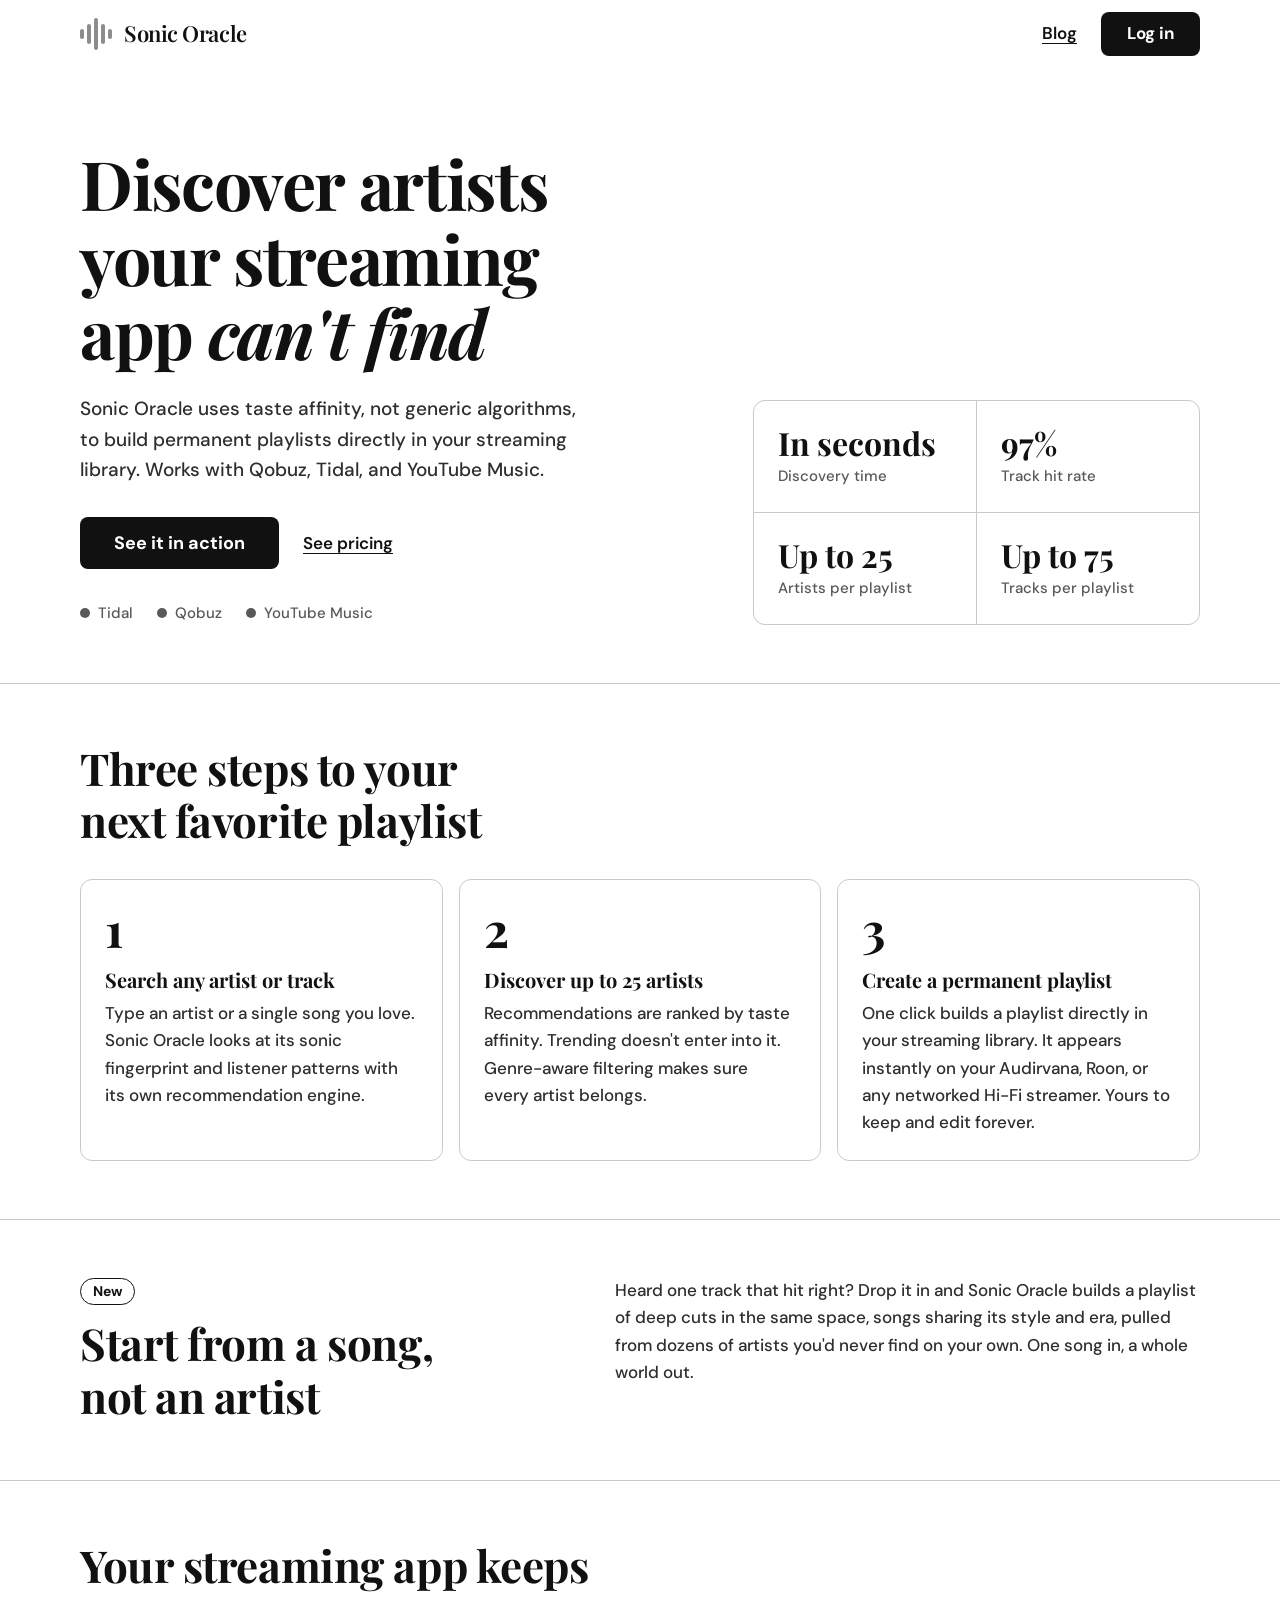
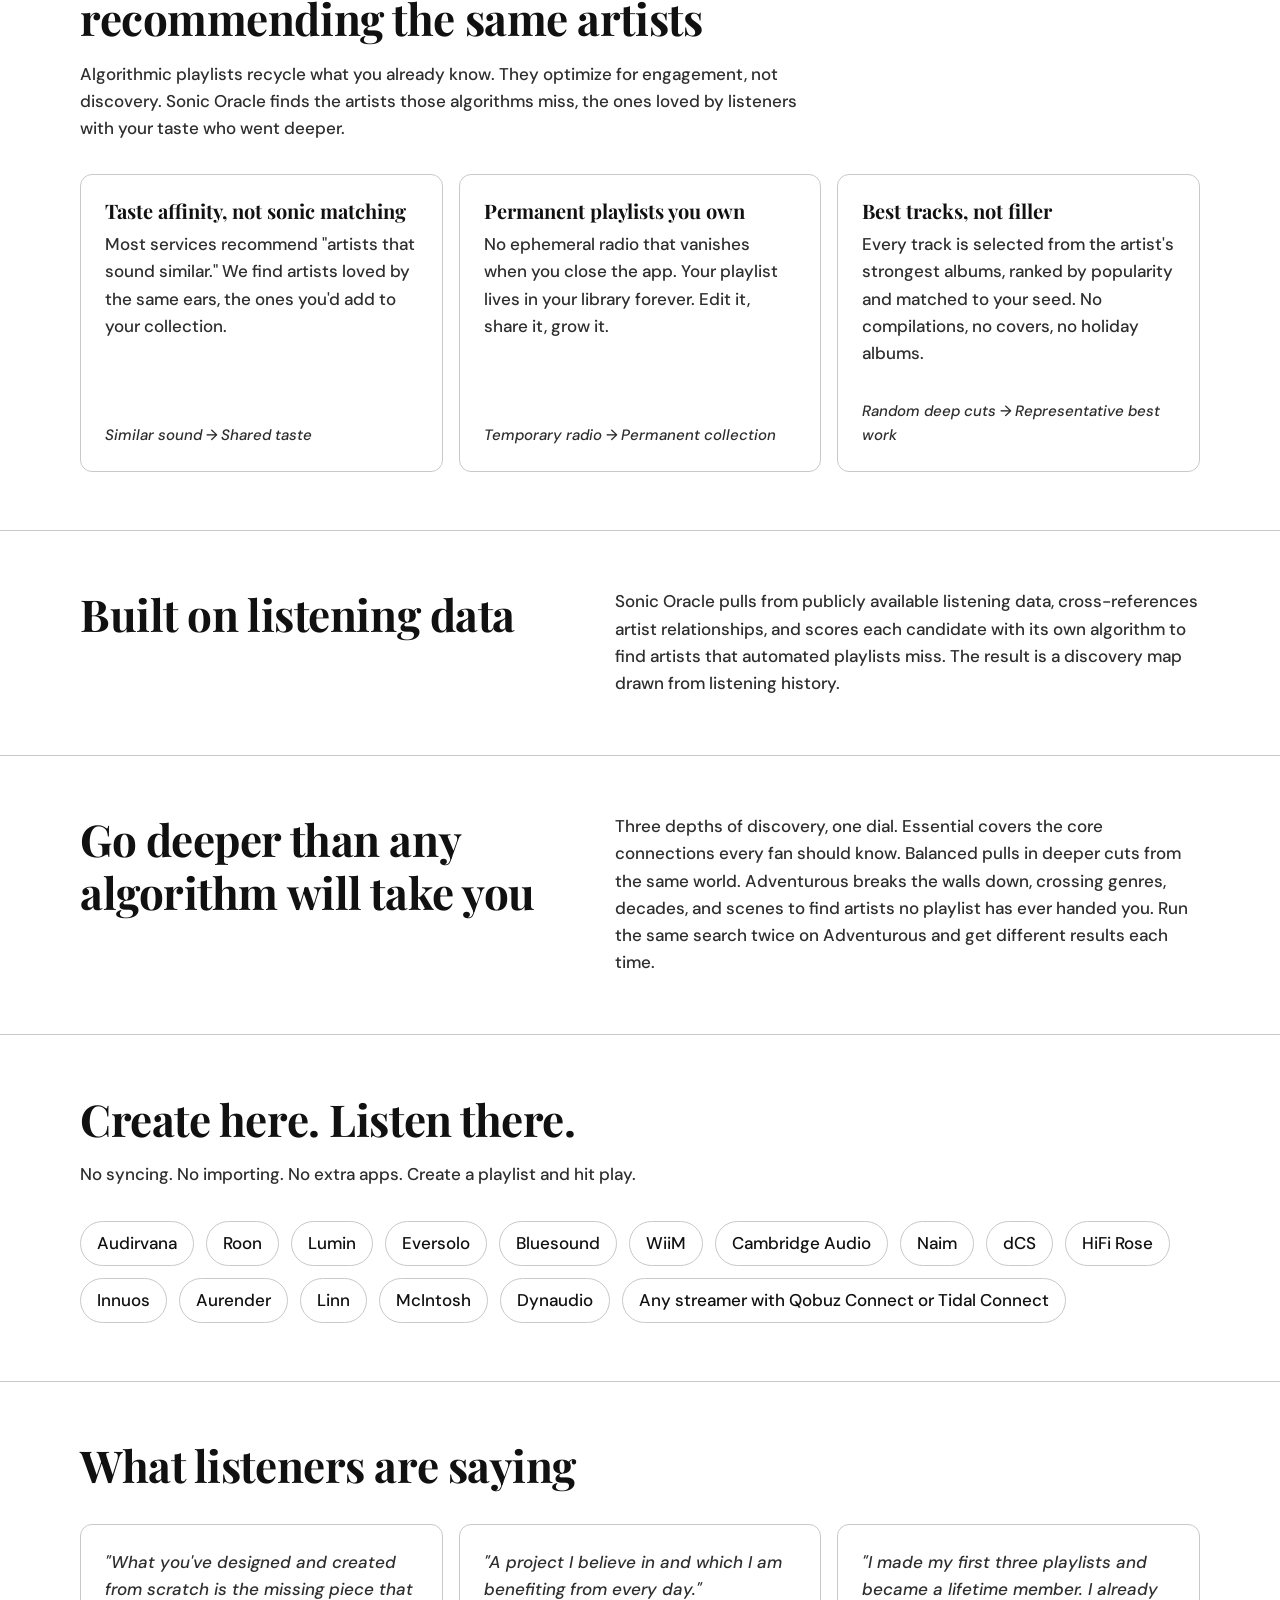
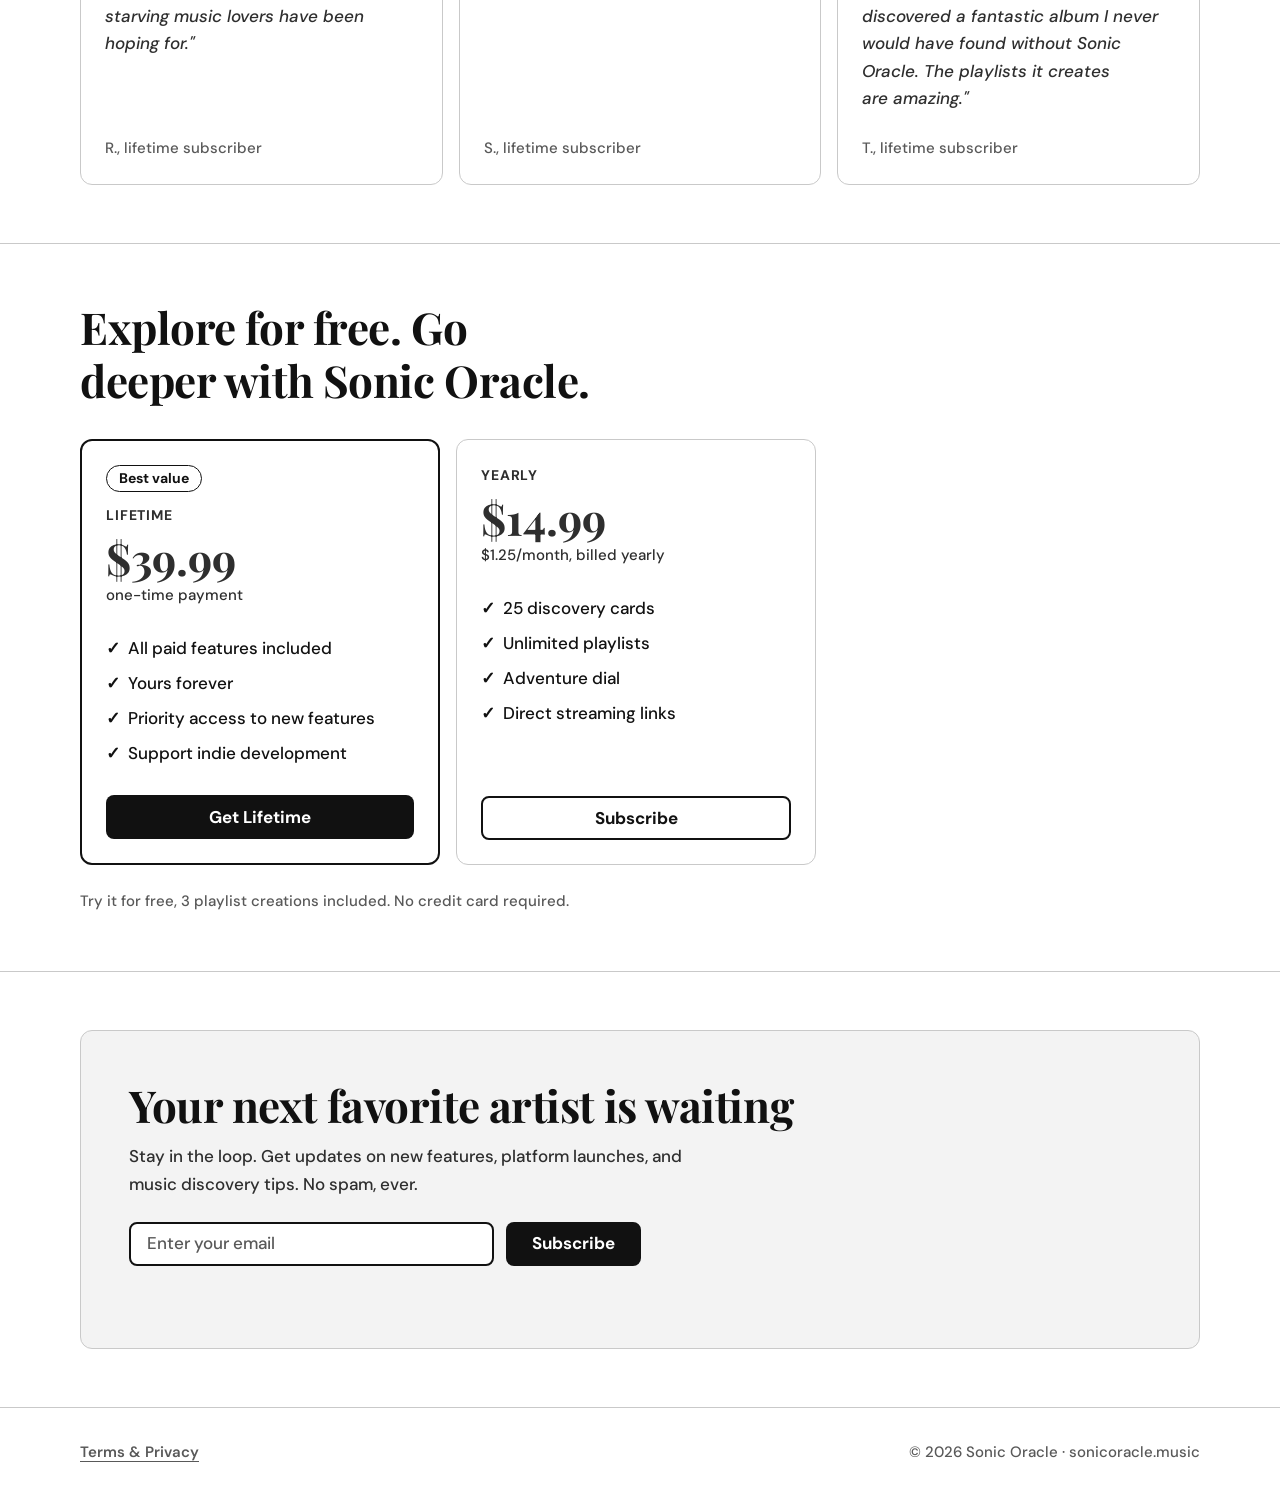
==== commit 38d9e571: "v0 stage A: grayscale layout, spacing, and hierarchy pass Done with color stripped out on purpose, s" ====
--- a/index.html
+++ b/index.html
@@ -3,260 +3,759 @@
 <head>
 <meta charset="UTF-8">
 <meta name="viewport" content="width=device-width, initial-scale=1.0">
-<title>Sonic Oracle homepage concepts: all versions</title>
-<meta name="description" content="Every version of the Sonic Oracle homepage concept, with screenshots, short notes, and live links.">
-<meta name="robots" content="noindex">
-<link rel="icon" type="image/png" href="favicon.png">
-<link rel="apple-touch-icon" href="favicon.png">
+<meta name="description" content="Sonic Oracle discovers artists your streaming app can't find. Permanent playlists for Qobuz, Tidal, and YouTube Music, built from taste affinity instead of generic algorithms.">
+<meta name="theme-color" content="#ffffff">
+<link rel="manifest" href="/manifest.json">
+<link rel="icon" type="image/png" href="/icon-512.png">
+<link rel="apple-touch-icon" href="/icon-512.png">
+<meta property="og:title" content="Sonic Oracle: Music Discovery Engine">
+<meta property="og:description" content="Discover artists your streaming app can't find. Permanent playlists built by taste affinity for Qobuz, Tidal, and YouTube Music.">
+<meta property="og:type" content="website">
+<meta property="og:url" content="https://sonicoracle.music">
+<meta property="og:image" content="https://sonicoracle.music/og-image.png">
+<meta property="og:image:width" content="1200">
+<meta property="og:image:height" content="630">
+<title>Sonic Oracle, Music Discovery for Audiophiles</title>
 <link rel="preconnect" href="https://fonts.googleapis.com">
 <link rel="preconnect" href="https://fonts.gstatic.com" crossorigin>
-<link href="https://fonts.googleapis.com/css2?family=Playfair+Display:wght@600;700&family=DM+Sans:wght@500;700&display=swap" rel="stylesheet">
-<link rel="stylesheet" href="assets/gallery.css">
+<link href="https://fonts.googleapis.com/css2?family=Playfair+Display:ital,wght@0,600;0,700;1,600&family=DM+Sans:wght@400;500;600;700&display=swap" rel="stylesheet">
+<script>document.documentElement.classList.add('js');</script>
+<style>
+/* ── TOKENS ─────────────────────────────────────────────
+   Every color, size, and space in the page comes from here. */
+:root {
+  /* Color (stage A: grayscale on purpose; color comes back in stage B) */
+  --bg: #ffffff;
+  --bg-alt: #f3f3f3;
+  --surface: #ffffff;
+  --line: #c9c9c9;
+  --ink: #111111;
+  --ink-2: #2e2e2e;
+  --muted: #595959;
+  --accent: #111111;
+  --accent-hover: #000000;
+  --accent-ink: #ffffff;
+  --gold: #8c8c8c;
+  --gold-ink: #111111;
+  --focus: #111111;
+  --dot-tidal: #595959;
+  --dot-qobuz: #595959;
+  --dot-ytm: #595959;
+
+  /* Type */
+  --serif: "Playfair Display", Georgia, serif;
+  --sans: "DM Sans", -apple-system, BlinkMacSystemFont, "Segoe UI", sans-serif;
+  --fs-body: 1.0625rem;
+  --fs-small: 0.9375rem;
+  --fs-label: 0.875rem;
+  --fs-h1: clamp(2.5rem, 1.5rem + 4.4vw, 4.25rem);
+  --fs-h2: clamp(1.9rem, 1.4rem + 2vw, 2.75rem);
+  --fs-h3: 1.25rem;
+  --fs-stat: clamp(1.5rem, 1rem + 1.5vw, 2rem);
+  --leading-tight: 1.1;
+  --leading-snug: 1.2;
+  --leading-body: 1.6;
+
+  /* Space (4px base) */
+  --s1: 0.25rem;
+  --s2: 0.5rem;
+  --s3: 0.75rem;
+  --s4: 1rem;
+  --s5: 1.5rem;
+  --s6: 2rem;
+  --s7: 3rem;
+  --s8: 4rem;
+  --section-y: clamp(2.25rem, 4.5vw, 4rem);
+  --gutter: clamp(1.25rem, 5vw, 2.5rem);
+  --max: 70rem;
+
+  /* Shape */
+  --radius: 0.5rem;
+  --radius-lg: 0.75rem;
+}
+
+/* ── BASE ───────────────────────────────────────────── */
+*, *::before, *::after { box-sizing: border-box; }
+* { margin: 0; }
+
+@media (prefers-reduced-motion: no-preference) {
+  html { scroll-behavior: smooth; }
+}
+
+body {
+  background: var(--bg);
+  color: var(--ink);
+  font-family: var(--sans);
+  font-size: var(--fs-body);
+  font-weight: 500;
+  line-height: var(--leading-body);
+  -webkit-font-smoothing: antialiased;
+}
+
+[id] { scroll-margin-top: 5rem; }
+
+a { color: inherit; }
+
+:focus-visible {
+  outline: 3px solid var(--focus);
+  outline-offset: 3px;
+}
+
+.visually-hidden {
+  position: absolute;
+  width: 1px;
+  height: 1px;
+  overflow: hidden;
+  clip: rect(0 0 0 0);
+  white-space: nowrap;
+}
+
+.skip {
+  position: absolute;
+  left: var(--s4);
+  top: -4rem;
+  z-index: 100;
+  padding: var(--s3) var(--s4);
+  background: var(--accent);
+  color: var(--accent-ink);
+  border-radius: var(--radius);
+}
+.skip:focus { top: var(--s3); }
+
+.wrap {
+  width: min(100% - 2 * var(--gutter), var(--max));
+  margin-inline: auto;
+}
+
+h1, h2, h3 { font-family: var(--serif); }
+
+h2 {
+  font-size: var(--fs-h2);
+  font-weight: 700;
+  line-height: var(--leading-snug);
+  letter-spacing: -0.01em;
+  text-wrap: balance;
+}
+
+h3 {
+  font-size: var(--fs-h3);
+  font-weight: 700;
+  line-height: var(--leading-snug);
+}
+
+/* ── LAYOUT ─────────────────────────────────────────── */
+main > section { padding-block: var(--section-y); }
+main > section + section { border-top: 1px solid var(--line); }
+
+.section-head { max-width: 46rem; margin-bottom: var(--s6); }
+.section-head h2 { margin-bottom: var(--s4); }
+.section-head p { color: var(--ink-2); }
+
+.split {
+  display: grid;
+  gap: var(--s4) var(--s7);
+}
+@media (min-width: 56rem) {
+  .split { grid-template-columns: minmax(0, 5fr) minmax(0, 6fr); align-items: start; }
+}
+.split p { color: var(--ink-2); }
+
+.grid {
+  display: grid;
+  gap: var(--s4);
+  grid-template-columns: repeat(auto-fit, minmax(min(100%, 17rem), 1fr));
+  list-style: none;
+  padding: 0;
+}
+
+.card {
+  background: var(--surface);
+  border: 1px solid var(--line);
+  border-radius: var(--radius-lg);
+  padding: var(--s5);
+}
+.card p { color: var(--ink-2); }
+
+/* ── BUTTONS AND LINKS ──────────────────────────────── */
+.btn {
+  display: inline-flex;
+  align-items: center;
+  justify-content: center;
+  min-height: 2.75rem;
+  padding: 0 var(--s5);
+  border: 2px solid transparent;
+  border-radius: var(--radius);
+  font: inherit;
+  font-weight: 700;
+  text-decoration: none;
+  cursor: pointer;
+}
+.btn-primary { background: var(--accent); color: var(--accent-ink); }
+.btn-primary:hover { background: var(--accent-hover); }
+.btn-secondary { border-color: var(--ink); color: var(--ink); background: transparent; }
+.btn-secondary:hover { background: var(--ink); color: var(--bg); }
+.btn-large { min-height: 3.25rem; padding: 0 var(--s6); font-size: 1.125rem; }
+
+.link {
+  font-weight: 600;
+  text-underline-offset: 0.25em;
+}
+.link:hover { text-decoration-thickness: 2px; }
+
+/* ── HEADER ─────────────────────────────────────────── */
+.site-header {
+  position: sticky;
+  top: 0;
+  z-index: 50;
+  background: var(--bg);
+  border-bottom: 1px solid transparent;
+}
+.site-header.is-scrolled { border-bottom-color: var(--line); }
+
+.header-inner {
+  display: flex;
+  align-items: center;
+  justify-content: space-between;
+  gap: var(--s4);
+  min-height: 4.25rem;
+}
+
+.logo {
+  display: inline-flex;
+  align-items: center;
+  gap: var(--s3);
+  text-decoration: none;
+}
+.logo-bars {
+  display: inline-flex;
+  align-items: center;
+  gap: 3px;
+  height: 2rem;
+}
+.logo-bar {
+  display: block;
+  width: 4px;
+  border-radius: 2px;
+  background: var(--gold);
+}
+.logo-bar:nth-child(1), .logo-bar:nth-child(5) { height: 10px; }
+.logo-bar:nth-child(2), .logo-bar:nth-child(4) { height: 20px; }
+.logo-bar:nth-child(3) { height: 32px; }
+.logo-text {
+  font-family: var(--serif);
+  font-size: 1.375rem;
+  font-weight: 600;
+  letter-spacing: -0.02em;
+  white-space: nowrap;
+}
+.logo-text .rest {
+  display: inline-block;
+  overflow: hidden;
+  vertical-align: bottom;
+}
+
+.header-nav {
+  display: flex;
+  align-items: center;
+  gap: var(--s5);
+}
+
+/* ── HERO ───────────────────────────────────────────── */
+.hero { padding-top: clamp(2rem, 6vw, 5rem); }
+
+.hero-grid {
+  display: grid;
+  gap: var(--s7);
+  align-items: end;
+}
+@media (min-width: 60rem) {
+  .hero-grid { grid-template-columns: minmax(0, 7fr) minmax(0, 5fr); }
+}
+
+.hero h1 {
+  font-size: var(--fs-h1);
+  font-weight: 700;
+  line-height: var(--leading-tight);
+  letter-spacing: -0.02em;
+  text-wrap: balance;
+  margin-bottom: var(--s5);
+}
+.hero h1 em { font-style: italic; color: var(--gold-ink); }
+
+.hero-sub {
+  max-width: 34rem;
+  color: var(--ink-2);
+  font-size: 1.1875rem;
+  margin-bottom: var(--s6);
+}
+
+.hero-actions {
+  display: flex;
+  flex-wrap: wrap;
+  align-items: center;
+  gap: var(--s4) var(--s5);
+  margin-bottom: var(--s6);
+}
+
+.platforms {
+  display: flex;
+  flex-wrap: wrap;
+  align-items: center;
+  gap: var(--s2) var(--s5);
+  list-style: none;
+  padding: 0;
+  font-size: var(--fs-small);
+  color: var(--muted);
+}
+.platforms li { display: inline-flex; align-items: center; gap: var(--s2); }
+.dot { width: 0.625rem; height: 0.625rem; border-radius: 50%; background: var(--muted); }
+.dot-tidal { background: var(--dot-tidal); }
+.dot-qobuz { background: var(--dot-qobuz); }
+.dot-ytm { background: var(--dot-ytm); }
+
+.stats {
+  display: grid;
+  grid-template-columns: 1fr 1fr;
+  gap: 1px;
+  background: var(--line);
+  border: 1px solid var(--line);
+  border-radius: var(--radius-lg);
+  overflow: hidden;
+}
+.stat {
+  display: flex;
+  flex-direction: column-reverse;
+  justify-content: flex-end;
+  gap: var(--s1);
+  background: var(--surface);
+  padding: var(--s4);
+}
+@media (min-width: 40rem) {
+  .stat { padding: var(--s5); }
+}
+.stat dd {
+  font-family: var(--serif);
+  font-size: var(--fs-stat);
+  font-weight: 700;
+  line-height: var(--leading-tight);
+}
+.stat dt {
+  font-size: var(--fs-small);
+  color: var(--muted);
+}
+
+/* ── HOW IT WORKS ───────────────────────────────────── */
+.step-num {
+  display: block;
+  font-family: var(--serif);
+  font-size: 3rem;
+  font-weight: 700;
+  line-height: 1;
+  color: var(--accent);
+  margin-bottom: var(--s4);
+}
+.steps h3 { margin-bottom: var(--s2); }
+
+/* ── TAGS, DIFFERENCES ──────────────────────────────── */
+.tag {
+  display: inline-block;
+  margin-bottom: var(--s3);
+  padding: 0.125rem var(--s3);
+  border: 1px solid var(--ink);
+  border-radius: 999px;
+  font-size: var(--fs-label);
+  font-weight: 700;
+  line-height: 1.5;
+}
+
+.diff-card { display: flex; flex-direction: column; }
+.diff-card h3 { margin-bottom: var(--s2); }
+.diff-vs {
+  margin-top: auto;
+  padding-top: var(--s4);
+  font-size: var(--fs-small);
+  font-style: italic;
+  color: var(--muted);
+}
+.diff-card p:not(.diff-vs) { margin-bottom: var(--s4); }
+
+/* ── CHIPS ──────────────────────────────────────────── */
+.chips {
+  display: flex;
+  flex-wrap: wrap;
+  gap: var(--s3);
+  list-style: none;
+  padding: 0;
+  margin-top: var(--s5);
+}
+.chips li {
+  padding: var(--s2) var(--s4);
+  border: 1px solid var(--line);
+  border-radius: 999px;
+  background: var(--surface);
+}
+
+/* ── TESTIMONIALS ───────────────────────────────────── */
+.quote { display: flex; flex-direction: column; justify-content: space-between; gap: var(--s5); }
+.quote blockquote { font-style: italic; color: var(--ink-2); }
+.quote figcaption { font-size: var(--fs-small); color: var(--muted); }
+
+/* ── PRICING ────────────────────────────────────────── */
+.pricing-grid {
+  display: grid;
+  gap: var(--s4);
+  grid-template-columns: repeat(auto-fit, minmax(min(100%, 17rem), 1fr));
+  max-width: 46rem;
+}
+.price-card { display: flex; flex-direction: column; }
+.price-card.is-featured { border: 2px solid var(--accent); }
+.price-label {
+  font-size: var(--fs-label);
+  font-weight: 700;
+  letter-spacing: 0.06em;
+  text-transform: uppercase;
+  color: var(--muted);
+  margin-bottom: var(--s2);
+}
+.price-card .tag { align-self: flex-start; }
+.price-amount {
+  font-family: var(--serif);
+  font-size: 2.75rem;
+  font-weight: 700;
+  line-height: var(--leading-tight);
+}
+.price-period {
+  font-size: var(--fs-small);
+  color: var(--muted);
+  margin-bottom: var(--s5);
+}
+.price-features {
+  list-style: none;
+  padding: 0;
+  margin-bottom: var(--s5);
+}
+.price-features li {
+  display: flex;
+  gap: var(--s2);
+  padding-block: var(--s1);
+}
+.price-features li::before { content: "\2713"; font-weight: 700; }
+.price-card .btn { margin-top: auto; }
+.pricing-note { margin-top: var(--s5); color: var(--muted); font-size: var(--fs-small); }
+
+/* ── SIGNUP ─────────────────────────────────────────── */
+.signup-box {
+  background: var(--bg-alt);
+  border: 1px solid var(--line);
+  border-radius: var(--radius-lg);
+  padding: clamp(var(--s5), 5vw, var(--s7));
+}
+.signup-box h2 { margin-bottom: var(--s3); }
+.signup-box > p { max-width: 36rem; color: var(--ink-2); margin-bottom: var(--s5); }
+
+.signup { display: flex; flex-wrap: wrap; gap: var(--s3); max-width: 32rem; }
+.signup input {
+  flex: 1 1 14rem;
+  min-height: 2.75rem;
+  padding: 0 var(--s4);
+  border: 2px solid var(--ink);
+  border-radius: var(--radius);
+  background: var(--surface);
+  color: var(--ink);
+  font: inherit;
+}
+.signup input::placeholder { color: var(--muted); }
+.signup-status { flex-basis: 100%; min-height: 1.5em; font-size: var(--fs-small); color: var(--ink-2); }
+
+/* ── FOOTER ─────────────────────────────────────────── */
+.site-footer {
+  border-top: 1px solid var(--line);
+  padding-block: var(--s6);
+  font-size: var(--fs-small);
+  color: var(--muted);
+}
+.site-footer .wrap {
+  display: flex;
+  flex-wrap: wrap;
+  justify-content: space-between;
+  gap: var(--s3) var(--s5);
+}
+</style>
 </head>
 <body>
 
-<header class="page-head">
-  <div class="wrap">
-    <h1>Sonic Oracle homepage concepts</h1>
-    <p>Nine versions of the homepage, oldest to newest. Open any of them live, or skim the full-page screenshots. When you reply, name the version and the specific thing you want carried forward: a font, a section, a color, a line of copy.</p>
-    <p>Short on time? <a href="#v7">Start with v7</a>. It is the latest, and it has a font picker in the top bar.</p>
+<a class="skip" href="#main">Skip to content</a>
+
+<header class="site-header" id="site-header">
+  <div class="wrap header-inner">
+    <a class="logo" href="/" aria-label="Sonic Oracle home">
+      <span class="logo-bars" aria-hidden="true">
+        <span class="logo-bar"></span>
+        <span class="logo-bar"></span>
+        <span class="logo-bar"></span>
+        <span class="logo-bar"></span>
+        <span class="logo-bar"></span>
+      </span>
+      <span class="logo-text" aria-hidden="true"><span class="word">S<span class="rest">onic</span></span> <span class="word">O<span class="rest">racle</span></span></span>
+    </a>
+    <nav class="header-nav" aria-label="Primary">
+      <a class="link" href="/blog">Blog</a>
+      <a class="btn btn-primary" href="/app">Log in</a>
+    </nav>
   </div>
 </header>
 
-<main>
-  <section class="versions" aria-labelledby="versions-heading">
+<main id="main">
+
+  <section class="hero" aria-labelledby="hero-title">
+    <div class="wrap hero-grid">
+      <div class="hero-copy">
+        <h1 id="hero-title">Discover artists your streaming app <em>can't find</em></h1>
+        <p class="hero-sub">Sonic Oracle uses taste affinity, not generic algorithms, to&nbsp;build permanent playlists directly in your streaming library. Works with Qobuz, Tidal, and YouTube Music.</p>
+        <div class="hero-actions" id="getstarted">
+          <a class="btn btn-primary btn-large" href="https://youtu.be/FEPGcLR35nM" target="_blank" rel="noopener noreferrer">See it in action<span class="visually-hidden"> (opens in a new tab)</span></a>
+          <a class="link" href="#pricing">See pricing</a>
+        </div>
+        <ul class="platforms" aria-label="Works with">
+          <li><span class="dot dot-tidal" aria-hidden="true"></span>Tidal</li>
+          <li><span class="dot dot-qobuz" aria-hidden="true"></span>Qobuz</li>
+          <li><span class="dot dot-ytm" aria-hidden="true"></span>YouTube Music</li>
+        </ul>
+      </div>
+
+      <dl class="stats">
+        <div class="stat"><dt>Discovery time</dt><dd>In seconds</dd></div>
+        <div class="stat"><dt>Track hit rate</dt><dd>97%</dd></div>
+        <div class="stat"><dt>Artists per playlist</dt><dd>Up to 25</dd></div>
+        <div class="stat"><dt>Tracks per playlist</dt><dd>Up to 75</dd></div>
+      </dl>
+    </div>
+  </section>
+
+  <section class="how reveal" id="how" aria-labelledby="how-title">
     <div class="wrap">
-      <h2 id="versions-heading">The versions</h2>
-      <ol class="grid">
-
-        <li>
-          <article class="card" id="v1">
-            <a class="thumb" href="versions/v1/" tabindex="-1" aria-hidden="true">
-              <img src="assets/shots/v1-dark-fold.jpg" width="1440" height="900" loading="lazy" alt="">
-            </a>
-            <div class="card-body">
-              <div class="card-title"><h3>v1</h3><span class="card-date">Sep 9</span></div>
-              <p class="card-tag">First pass, dark</p>
-              <p class="card-note">Dark background, gold accent, Fraunces headings and Inter body text. Hero with a sample playlist card, a comparison against the usual algorithm, three steps, a testimonial, and a closing call to action.</p>
-              <div class="card-links">
-                <a class="btn" href="versions/v1/">Open v1 live</a>
-                <a href="assets/shots/v1-dark-full.jpg">Full-page screenshot</a>
-              </div>
-            </div>
-          </article>
+      <div class="section-head">
+        <h2 id="how-title">Three steps to your next favorite playlist</h2>
+      </div>
+      <ol class="grid steps">
+        <li class="card">
+          <span class="step-num" aria-hidden="true">1</span>
+          <h3>Search any artist or track</h3>
+          <p>Type an artist or a single song you love. Sonic Oracle looks at its sonic fingerprint and listener patterns with its own recommendation engine.</p>
         </li>
-
-        <li>
-          <article class="card" id="v1-5">
-            <a class="thumb" href="versions/v1-5/" tabindex="-1" aria-hidden="true">
-              <img src="assets/shots/v1-5-light-fold.jpg" width="1440" height="900" loading="lazy" alt="">
-            </a>
-            <div class="card-body">
-              <div class="card-title"><h3>v1.5</h3><span class="card-date">Sep 14</span></div>
-              <p class="card-tag">Same layout, light palette</p>
-              <p class="card-note">The v1 layout with the colors flipped to a warm off-white. Nothing else changed, which makes it the cleanest light-versus-dark comparison.</p>
-              <div class="card-links">
-                <a class="btn" href="versions/v1-5/">Open v1.5 live</a>
-                <a href="assets/shots/v1-5-light-full.jpg">Full-page screenshot</a>
-              </div>
-            </div>
-          </article>
+        <li class="card">
+          <span class="step-num" aria-hidden="true">2</span>
+          <h3>Discover up to 25 artists</h3>
+          <p>Recommendations are ranked by taste affinity. Trending doesn't enter into it. Genre-aware filtering makes sure every artist belongs.</p>
         </li>
-
-        <li>
-          <article class="card" id="v2">
-            <a class="thumb" href="versions/v2/" tabindex="-1" aria-hidden="true">
-              <img src="assets/shots/v2-light-fold.jpg" width="1440" height="900" loading="lazy" alt="">
-            </a>
-            <div class="card-body">
-              <div class="card-title"><h3>v2</h3><span class="card-date">Sep 14</span></div>
-              <p class="card-tag">Light and dark toggle</p>
-              <p class="card-note">Adds a toggle that follows the visitor's device setting by default. The gradients and glows are gone from the cards, and the vinyl graphic is a plain outline.</p>
-              <div class="card-links">
-                <a class="btn" href="versions/v2/">Open v2 live</a>
-                <a href="assets/shots/v2-light-full.jpg">Light screenshot</a>
-                <a href="assets/shots/v2-dark-full.jpg">Dark screenshot</a>
-              </div>
-            </div>
-          </article>
+        <li class="card">
+          <span class="step-num" aria-hidden="true">3</span>
+          <h3>Create a permanent playlist</h3>
+          <p>One click builds a playlist directly in your streaming library. It appears instantly on your Audirvana, Roon, or any networked Hi-Fi streamer. Yours to keep and edit forever.</p>
         </li>
-
-        <li>
-          <article class="card" id="v3">
-            <a class="thumb" href="versions/v3/" tabindex="-1" aria-hidden="true">
-              <img src="assets/shots/v3-light-fold.jpg" width="1440" height="900" loading="lazy" alt="">
-            </a>
-            <div class="card-body">
-              <div class="card-title"><h3>v3</h3><span class="card-date">Sep 15</span></div>
-              <p class="card-tag">New copy, new fonts, new section</p>
-              <p class="card-note">Rewrote the copy to cut phrases that sound machine-written. Fonts move to Playfair Display and DM Sans, which match the live app. Adds a "Why Oracle?" section and a second line under the difference heading that fades in as you scroll. The Tidal, Qobuz, and YouTube Music chips are now real links.</p>
-              <div class="card-links">
-                <a class="btn" href="versions/v3/">Open v3 live</a>
-                <a href="assets/shots/v3-light-full.jpg">Light screenshot</a>
-                <a href="assets/shots/v3-dark-full.jpg">Dark screenshot</a>
-              </div>
-            </div>
-          </article>
-        </li>
-
-        <li>
-          <article class="card" id="v4">
-            <a class="thumb" href="versions/v4/" tabindex="-1" aria-hidden="true">
-              <img src="assets/shots/v4-light-fold.jpg" width="1440" height="900" loading="lazy" alt="">
-            </a>
-            <div class="card-body">
-              <div class="card-title"><h3>v4</h3><span class="card-date">Sep 15</span></div>
-              <p class="card-tag">Scroll animation</p>
-              <p class="card-note">Every section fades in once as you scroll down and stays put when you scroll back up. The platform chips carry a faint brand color that goes full strength on hover. Also fixes the alignment of the second difference line.</p>
-              <div class="card-links">
-                <a class="btn" href="versions/v4/">Open v4 live</a>
-                <a href="assets/shots/v4-light-full.jpg">Light screenshot</a>
-                <a href="assets/shots/v4-dark-full.jpg">Dark screenshot</a>
-              </div>
-            </div>
-          </article>
-        </li>
-
-        <li>
-          <article class="card" id="v4-5">
-            <a class="thumb" href="versions/v4-5/" tabindex="-1" aria-hidden="true">
-              <img src="assets/shots/v4-5-light-fold.jpg" width="1440" height="900" loading="lazy" alt="">
-            </a>
-            <div class="card-body">
-              <div class="card-title"><h3>v4.5</h3><span class="card-date">Sep 16</span></div>
-              <p class="card-tag">Light only, bolder type, navy accent</p>
-              <p class="card-note">Dark mode is paused while the light theme gets tuned. Headings and body text are heavier. A navy accent from sonicoracle.music shows up on the step numbers and nav hover. The difference cards are flat, and the page uses the live site's favicon.</p>
-              <div class="card-links">
-                <a class="btn" href="versions/v4-5/">Open v4.5 live</a>
-                <a href="assets/shots/v4-5-light-full.jpg">Full-page screenshot</a>
-              </div>
-            </div>
-          </article>
-        </li>
-
-        <li>
-          <article class="card" id="v5">
-            <a class="thumb" href="versions/v5/" tabindex="-1" aria-hidden="true">
-              <img src="assets/shots/v5-light-fold.jpg" width="1440" height="900" loading="lazy" alt="">
-            </a>
-            <div class="card-body">
-              <div class="card-title"><h3>v5</h3><span class="card-date">Sep 17</span></div>
-              <p class="card-tag">Pricing section</p>
-              <p class="card-note">Adds the pricing section earlier versions lacked: Lifetime at $39.99 one time and Yearly at $14.99, taken from the live site. The Pricing link in the nav now lands on it.</p>
-              <div class="card-links">
-                <a class="btn" href="versions/v5/">Open v5 live</a>
-                <a href="assets/shots/v5-light-full.jpg">Full-page screenshot</a>
-              </div>
-            </div>
-          </article>
-        </li>
-
-        <li>
-          <article class="card" id="v6">
-            <a class="thumb" href="versions/v6/" tabindex="-1" aria-hidden="true">
-              <img src="assets/shots/v6-light-fold.jpg" width="1440" height="900" loading="lazy" alt="">
-            </a>
-            <div class="card-body">
-              <div class="card-title"><h3>v6</h3><span class="card-date">Sep 19</span></div>
-              <p class="card-tag">Readability pass</p>
-              <p class="card-note">Body text goes from 16px to 17px. The small uppercase labels above the hero headline and the pricing heading are gone. Heading line spacing is now consistent, which fixes a cramped hero headline and loose section headings.</p>
-              <div class="card-links">
-                <a class="btn" href="versions/v6/">Open v6 live</a>
-                <a href="assets/shots/v6-light-full.jpg">Full-page screenshot</a>
-              </div>
-            </div>
-          </article>
-        </li>
-
-        <li>
-          <article class="card card-latest" id="v7">
-            <a class="thumb" href="versions/v7/" tabindex="-1" aria-hidden="true">
-              <img src="assets/shots/v7-light-fold.jpg" width="1440" height="900" loading="lazy" alt="">
-            </a>
-            <div class="card-body">
-              <div class="card-title"><h3>v7</h3><span class="badge">Latest</span><span class="card-date">Sep 19</span></div>
-              <p class="card-tag">Font picker</p>
-              <p class="card-note">A dropdown in the top bar swaps the heading font live, with eight alternatives to Playfair Display. Your pick is remembered if you refresh. Scheherazade New is an Arabic-first typeface, so its Latin letters look odd here.</p>
-              <div class="card-links">
-                <a class="btn" href="versions/v7/">Open v7 live</a>
-                <a href="assets/shots/v7-light-full.jpg">Full-page screenshot</a>
-              </div>
-            </div>
-          </article>
-        </li>
-
       </ol>
     </div>
   </section>
 
-  <section class="compare" aria-labelledby="compare-heading">
+  <section class="reveal" aria-labelledby="song-title">
+    <div class="wrap split">
+      <div>
+        <span class="tag">New</span>
+        <h2 id="song-title">Start from a song, not an artist</h2>
+      </div>
+      <p>Heard one track that hit right? Drop it in and Sonic Oracle builds a playlist of deep cuts in the same space, songs sharing its style and era, pulled from dozens of artists you'd never find on your own. One song in, a whole world out.</p>
+    </div>
+  </section>
+
+  <section class="reveal" aria-labelledby="why-title">
     <div class="wrap">
-      <h2 id="compare-heading">What each version has</h2>
-      <p class="compare-intro">Use this to find where a given idea first appeared.</p>
-      <div class="table-scroll" role="region" aria-label="Feature comparison across versions" tabindex="0">
-        <table>
-          <thead>
-            <tr>
-              <th scope="col"><span class="visually-hidden">Feature</span></th>
-              <th scope="col">v1</th>
-              <th scope="col">v1.5</th>
-              <th scope="col">v2</th>
-              <th scope="col">v3</th>
-              <th scope="col">v4</th>
-              <th scope="col">v4.5</th>
-              <th scope="col">v5</th>
-              <th scope="col">v6</th>
-              <th scope="col">v7</th>
-            </tr>
-          </thead>
-          <tbody>
-            <tr>
-              <th scope="row">Dark theme</th>
-              <td class="yes">Only</td><td class="no">No</td><td class="yes">Toggle</td><td class="yes">Toggle</td><td class="yes">Toggle</td><td class="no">Paused</td><td class="no">Paused</td><td class="no">Paused</td><td class="no">Paused</td>
-            </tr>
-            <tr>
-              <th scope="row">Heading font</th>
-              <td>Fraunces</td><td>Fraunces</td><td>Fraunces</td><td>Playfair</td><td>Playfair</td><td>Playfair</td><td>Playfair</td><td>Playfair</td><td>Playfair, with picker</td>
-            </tr>
-            <tr>
-              <th scope="row">Glows and gradients removed</th>
-              <td class="no">No</td><td class="no">No</td><td class="yes">Yes</td><td class="yes">Yes</td><td class="yes">Yes</td><td class="yes">Yes</td><td class="yes">Yes</td><td class="yes">Yes</td><td class="yes">Yes</td>
-            </tr>
-            <tr>
-              <th scope="row">Rewritten copy</th>
-              <td class="no">No</td><td class="no">No</td><td class="no">No</td><td class="yes">Yes</td><td class="yes">Yes</td><td class="yes">Yes</td><td class="yes">Yes</td><td class="yes">Yes</td><td class="yes">Yes</td>
-            </tr>
-            <tr>
-              <th scope="row">"Why Oracle?" section</th>
-              <td class="no">No</td><td class="no">No</td><td class="no">No</td><td class="yes">Yes</td><td class="yes">Yes</td><td class="yes">Yes</td><td class="yes">Yes</td><td class="yes">Yes</td><td class="yes">Yes</td>
-            </tr>
-            <tr>
-              <th scope="row">Scroll fade-in</th>
-              <td class="no">No</td><td class="no">No</td><td class="no">No</td><td class="no">One line</td><td class="yes">All sections</td><td class="yes">All sections</td><td class="yes">All sections</td><td class="yes">All sections</td><td class="yes">All sections</td>
-            </tr>
-            <tr>
-              <th scope="row">Navy accent and favicon</th>
-              <td class="no">No</td><td class="no">No</td><td class="no">No</td><td class="no">No</td><td class="no">No</td><td class="yes">Yes</td><td class="yes">Yes</td><td class="yes">Yes</td><td class="yes">Yes</td>
-            </tr>
-            <tr>
-              <th scope="row">Pricing section</th>
-              <td class="no">No</td><td class="no">No</td><td class="no">No</td><td class="no">No</td><td class="no">No</td><td class="no">No</td><td class="yes">Yes</td><td class="yes">Yes</td><td class="yes">Yes</td>
-            </tr>
-            <tr>
-              <th scope="row">Small label above headlines</th>
-              <td class="yes">Yes</td><td class="yes">Yes</td><td class="yes">Yes</td><td class="yes">Yes</td><td class="yes">Yes</td><td class="yes">Yes</td><td class="yes">Yes</td><td class="no">Removed</td><td class="no">Removed</td>
-            </tr>
-            <tr>
-              <th scope="row">17px body text</th>
-              <td class="no">No</td><td class="no">No</td><td class="no">No</td><td class="no">No</td><td class="no">No</td><td class="no">No</td><td class="no">No</td><td class="yes">Yes</td><td class="yes">Yes</td>
-            </tr>
-          </tbody>
-        </table>
-      </div>
-      <p class="table-note">Screenshots are desktop captures at 1440px wide. Open the live versions on your phone to check the mobile layout.</p>
-    </div>
-  </section>
+      <div class="section-head">
+        <h2 id="why-title">Your streaming app keeps recommending the same artists</h2>
+        <p>Algorithmic playlists recycle what you already know. They optimize for engagement, not discovery. Sonic Oracle finds the artists those algorithms miss, the ones loved by listeners with your taste who went deeper.</p>
+      </div>
+      <div class="grid">
+        <article class="card diff-card">
+          <h3>Taste affinity, not sonic matching</h3>
+          <p>Most services recommend "artists that sound similar." We find artists loved by the same ears, the ones you'd add to your collection.</p>
+          <p class="diff-vs">Similar sound → Shared taste</p>
+        </article>
+        <article class="card diff-card">
+          <h3>Permanent playlists you own</h3>
+          <p>No ephemeral radio that vanishes when you close the app. Your playlist lives in your library forever. Edit it, share it, grow it.</p>
+          <p class="diff-vs">Temporary radio → Permanent collection</p>
+        </article>
+        <article class="card diff-card">
+          <h3>Best tracks, not filler</h3>
+          <p>Every track is selected from the artist's strongest albums, ranked by popularity and matched to your seed. No compilations, no covers, no holiday albums.</p>
+          <p class="diff-vs">Random deep cuts → Representative best work</p>
+        </article>
+      </div>
+    </div>
+  </section>
+
+  <section class="reveal" aria-labelledby="data-title">
+    <div class="wrap split">
+      <h2 id="data-title">Built on listening data</h2>
+      <p>Sonic Oracle pulls from publicly available listening data, cross-references artist relationships, and scores each candidate with its own algorithm to find artists that automated playlists miss. The result is a discovery map drawn from listening history.</p>
+    </div>
+  </section>
+
+  <section class="reveal" aria-labelledby="dial-title">
+    <div class="wrap split">
+      <h2 id="dial-title">Go deeper than any algorithm will take you</h2>
+      <p>Three depths of discovery, one dial. Essential covers the core connections every fan should know. Balanced pulls in deeper cuts from the same world. Adventurous breaks the walls down, crossing genres, decades, and scenes to find artists no playlist has ever handed you. Run the same search twice on Adventurous and get different results each time.</p>
+    </div>
+  </section>
+
+  <section class="reveal" aria-labelledby="setup-title">
+    <div class="wrap">
+      <div class="section-head">
+        <h2 id="setup-title">Create here. Listen there.</h2>
+        <p>No syncing. No importing. No extra apps. Create a playlist and hit play.</p>
+      </div>
+      <ul class="chips">
+        <li>Audirvana</li>
+        <li>Roon</li>
+        <li>Lumin</li>
+        <li>Eversolo</li>
+        <li>Bluesound</li>
+        <li>WiiM</li>
+        <li>Cambridge Audio</li>
+        <li>Naim</li>
+        <li>dCS</li>
+        <li>HiFi Rose</li>
+        <li>Innuos</li>
+        <li>Aurender</li>
+        <li>Linn</li>
+        <li>McIntosh</li>
+        <li>Dynaudio</li>
+        <li>Any streamer with Qobuz Connect or Tidal Connect</li>
+      </ul>
+    </div>
+  </section>
+
+  <section class="reveal" aria-labelledby="quotes-title">
+    <div class="wrap">
+      <div class="section-head">
+        <h2 id="quotes-title">What listeners are saying</h2>
+      </div>
+      <div class="grid">
+        <figure class="card quote">
+          <blockquote>"What you've designed and created from scratch is the missing piece that starving music lovers have been hoping&nbsp;for."</blockquote>
+          <figcaption>R., lifetime subscriber</figcaption>
+        </figure>
+        <figure class="card quote">
+          <blockquote>"A project I believe in and which I am benefiting from every&nbsp;day."</blockquote>
+          <figcaption>S., lifetime subscriber</figcaption>
+        </figure>
+        <figure class="card quote">
+          <blockquote>"I made my first three playlists and became a lifetime member. I already discovered a fantastic album I never would have found without Sonic Oracle. The playlists it creates are&nbsp;amazing."</blockquote>
+          <figcaption>T., lifetime subscriber</figcaption>
+        </figure>
+      </div>
+    </div>
+  </section>
+
+  <section class="reveal" id="pricing" aria-labelledby="pricing-title">
+    <div class="wrap">
+      <div class="section-head">
+        <h2 id="pricing-title">Explore for free. Go deeper with Sonic Oracle.</h2>
+      </div>
+      <div class="pricing-grid">
+        <article class="card price-card is-featured">
+          <span class="tag">Best value</span>
+          <p class="price-label">Lifetime</p>
+          <p class="price-amount">$39.99</p>
+          <p class="price-period">one-time payment</p>
+          <ul class="price-features">
+            <li>All paid features included</li>
+            <li>Yours forever</li>
+            <li>Priority access to new features</li>
+            <li>Support indie development</li>
+          </ul>
+          <a class="btn btn-primary" href="/app?upgrade=true&amp;plan=lifetime">Get Lifetime</a>
+        </article>
+        <article class="card price-card">
+          <p class="price-label">Yearly</p>
+          <p class="price-amount">$14.99</p>
+          <p class="price-period">$1.25/month, billed yearly</p>
+          <ul class="price-features">
+            <li>25 discovery cards</li>
+            <li>Unlimited playlists</li>
+            <li>Adventure dial</li>
+            <li>Direct streaming links</li>
+          </ul>
+          <a class="btn btn-secondary" href="/app?upgrade=true&amp;plan=yearly">Subscribe</a>
+        </article>
+      </div>
+      <p class="pricing-note">Try it for free, 3 playlist creations included. No credit card required.</p>
+    </div>
+  </section>
+
+  <section class="reveal" aria-labelledby="signup-title">
+    <div class="wrap">
+      <div class="signup-box">
+        <h2 id="signup-title">Your next favorite artist is waiting</h2>
+        <p>Stay in the loop. Get updates on new features, platform launches, and music discovery tips. No spam, ever.</p>
+        <form class="signup" id="signup" novalidate>
+          <label class="visually-hidden" for="signup-email">Email address</label>
+          <input id="signup-email" name="email" type="email" autocomplete="email" placeholder="Enter your email" required>
+          <button class="btn btn-primary" type="submit" id="signup-btn">Subscribe</button>
+          <p class="signup-status" id="signup-status" role="status" aria-live="polite"></p>
+        </form>
+      </div>
+    </div>
+  </section>
+
 </main>
+
+<footer class="site-footer">
+  <div class="wrap">
+    <a class="link" href="/terms">Terms &amp; Privacy</a>
+    <p>© 2026 Sonic Oracle · sonicoracle.music</p>
+  </div>
+</footer>
+
+<script>
+(function () {
+  // Header gets a bottom rule once the page scrolls.
+  var header = document.getElementById('site-header');
+  function onScroll() { header.classList.toggle('is-scrolled', window.scrollY > 8); }
+  window.addEventListener('scroll', onScroll, { passive: true });
+  onScroll();
+
+  // Email signup. Posts to /api/waitlist on the real domain.
+  var form = document.getElementById('signup');
+  var input = document.getElementById('signup-email');
+  var btn = document.getElementById('signup-btn');
+  var status = document.getElementById('signup-status');
+
+  form.addEventListener('submit', function (e) {
+    e.preventDefault();
+    if (!input.checkValidity()) {
+      status.textContent = 'Please enter a valid email address.';
+      input.focus();
+      return;
+    }
+    btn.disabled = true;
+    status.textContent = '';
+    fetch('/api/waitlist', {
+      method: 'POST',
+      headers: { 'Content-Type': 'application/json' },
+      body: JSON.stringify({ email: input.value.trim() })
+    })
+      .then(function (r) { if (!r.ok) throw new Error('bad response'); return r.json(); })
+      .then(function () {
+        status.textContent = "You're subscribed.";
+        input.value = '';
+      })
+      .catch(function () {
+        status.textContent = 'Something went wrong. Please try again.';
+      })
+      .then(function () { btn.disabled = false; });
+  });
+})();
+</script>
 
 </body>
 </html>
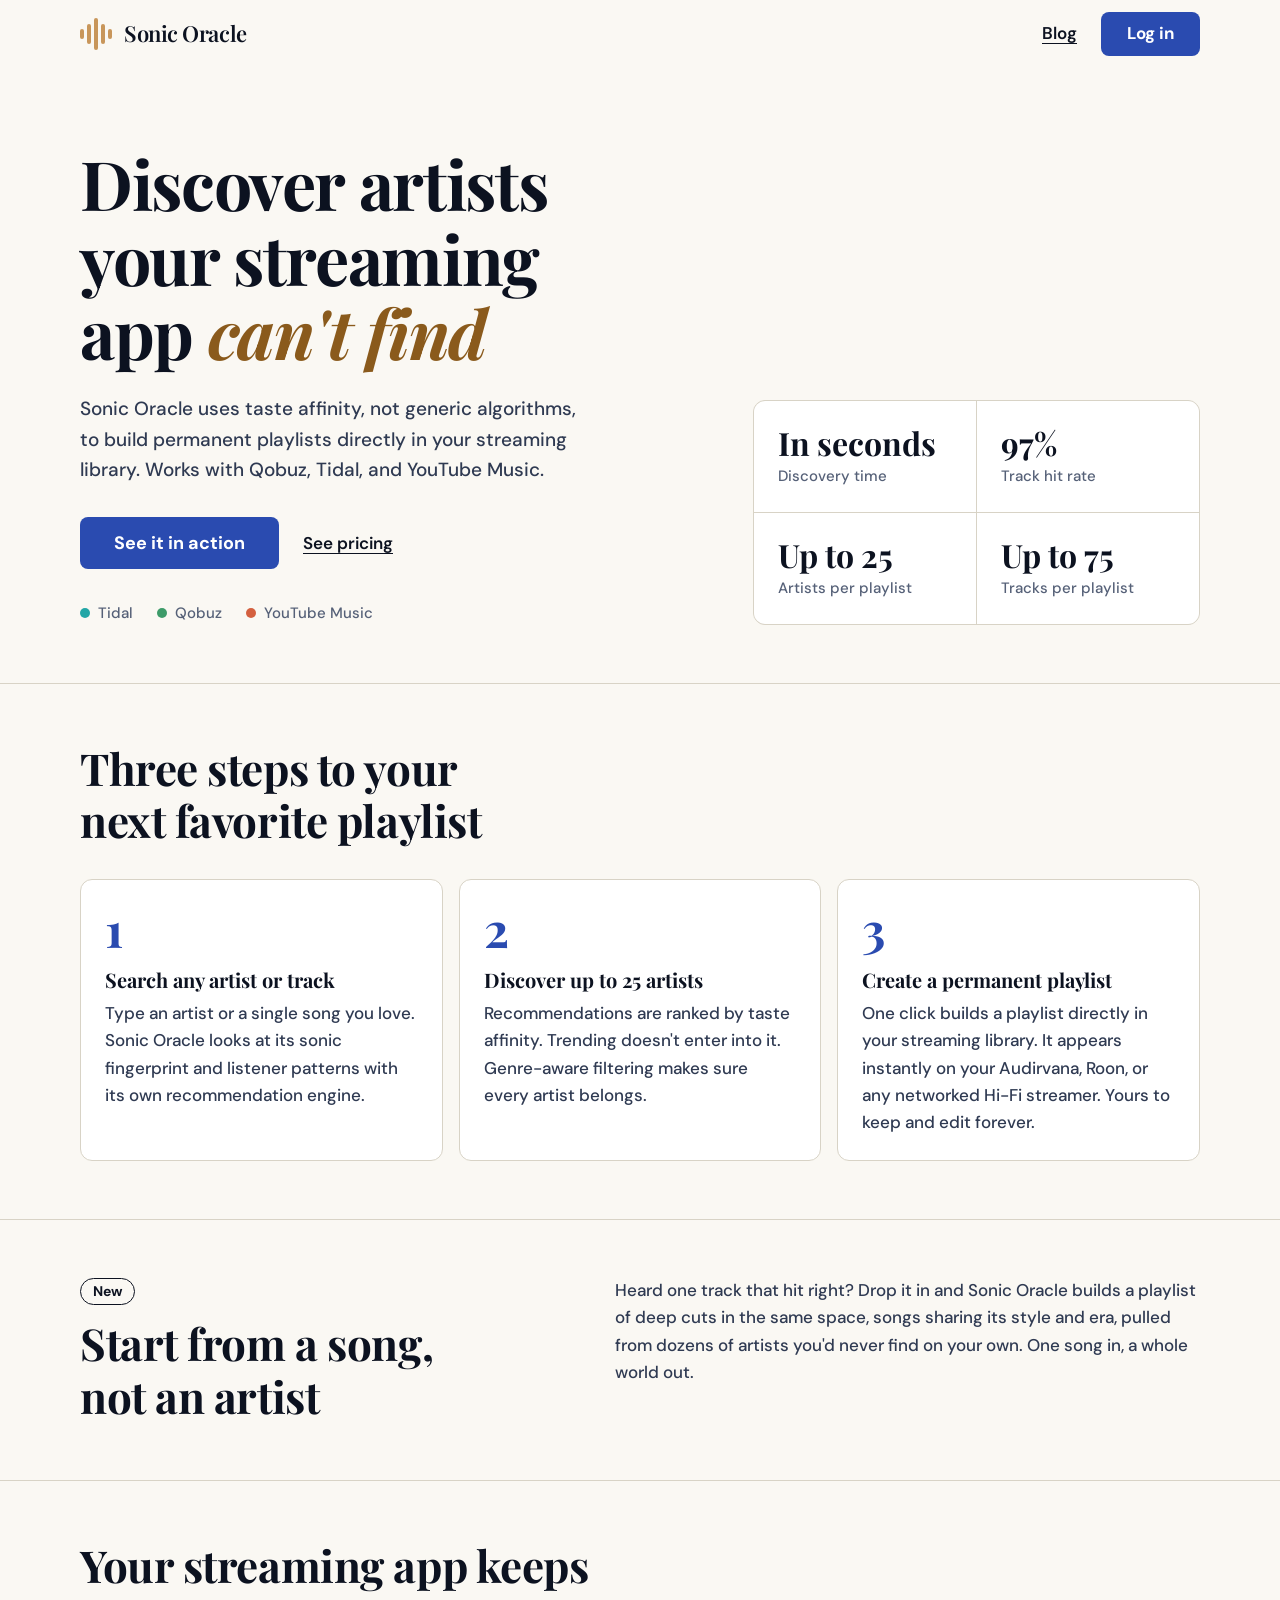
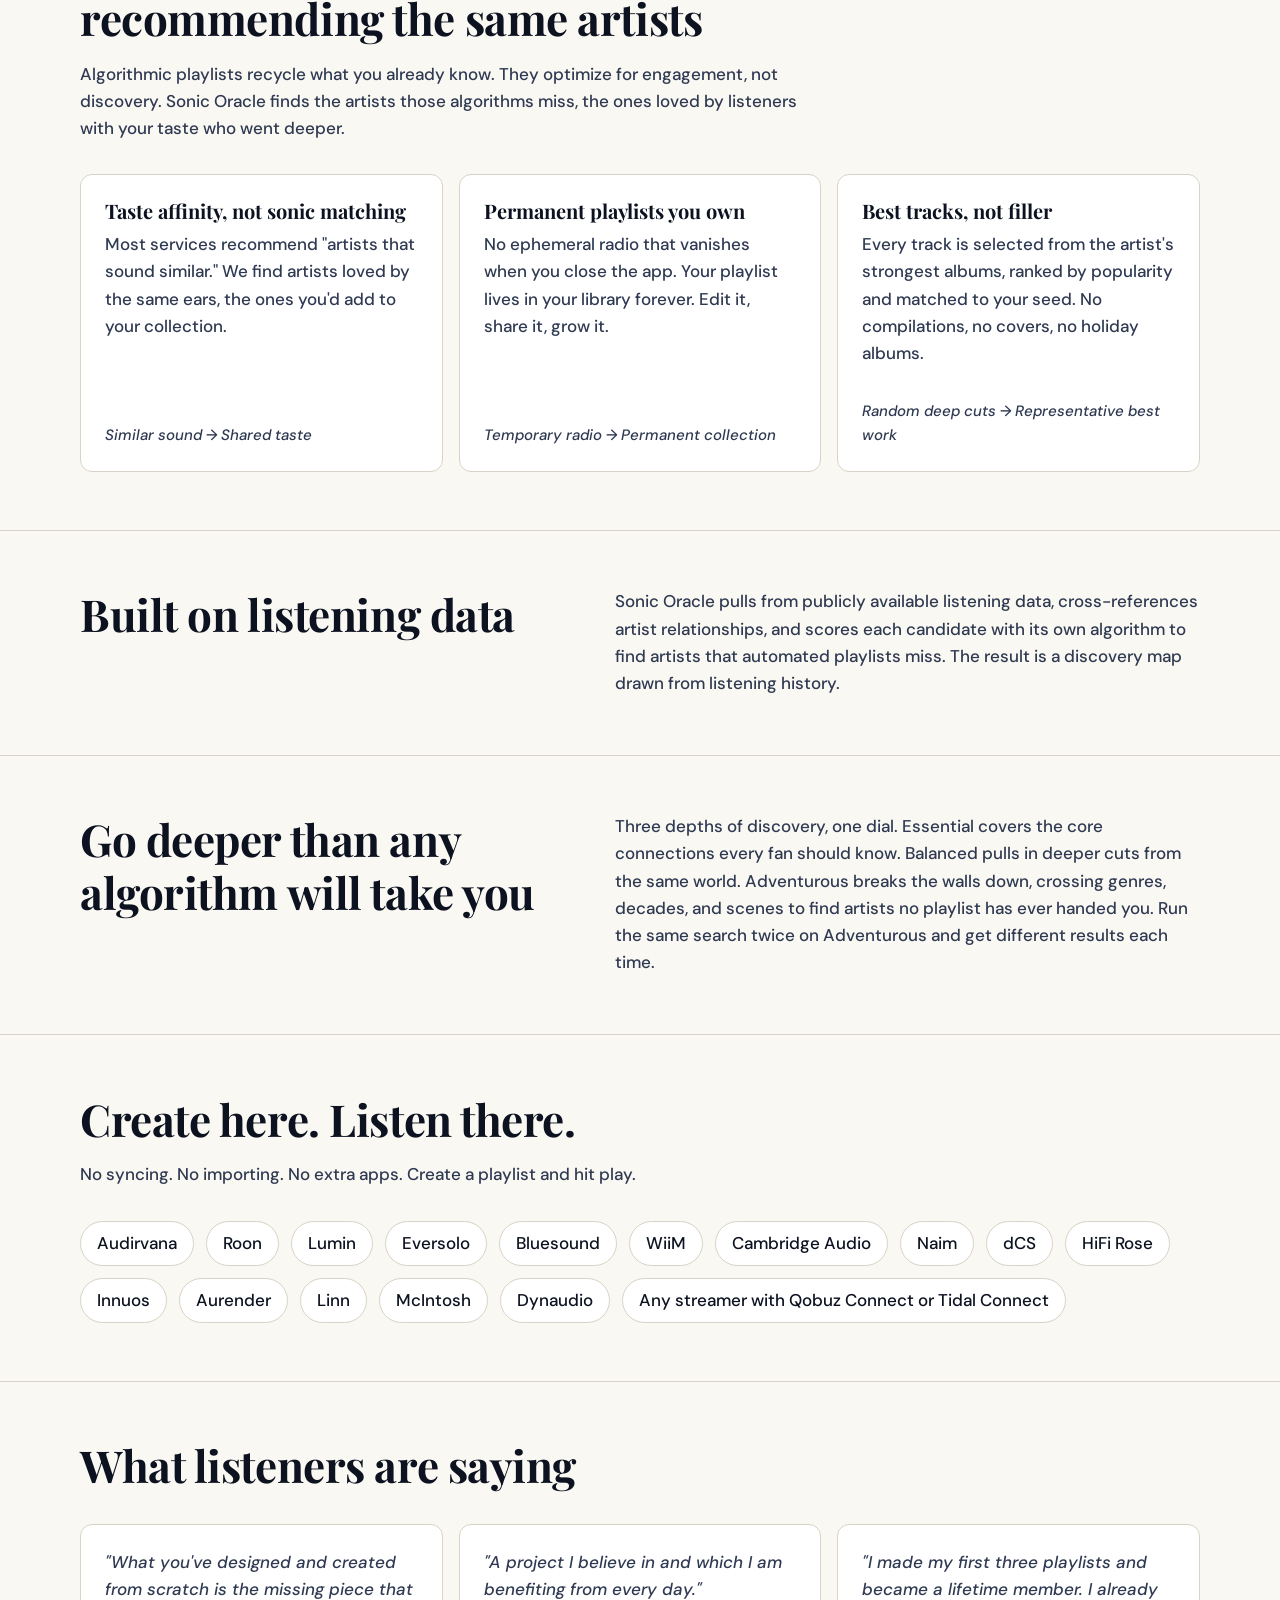
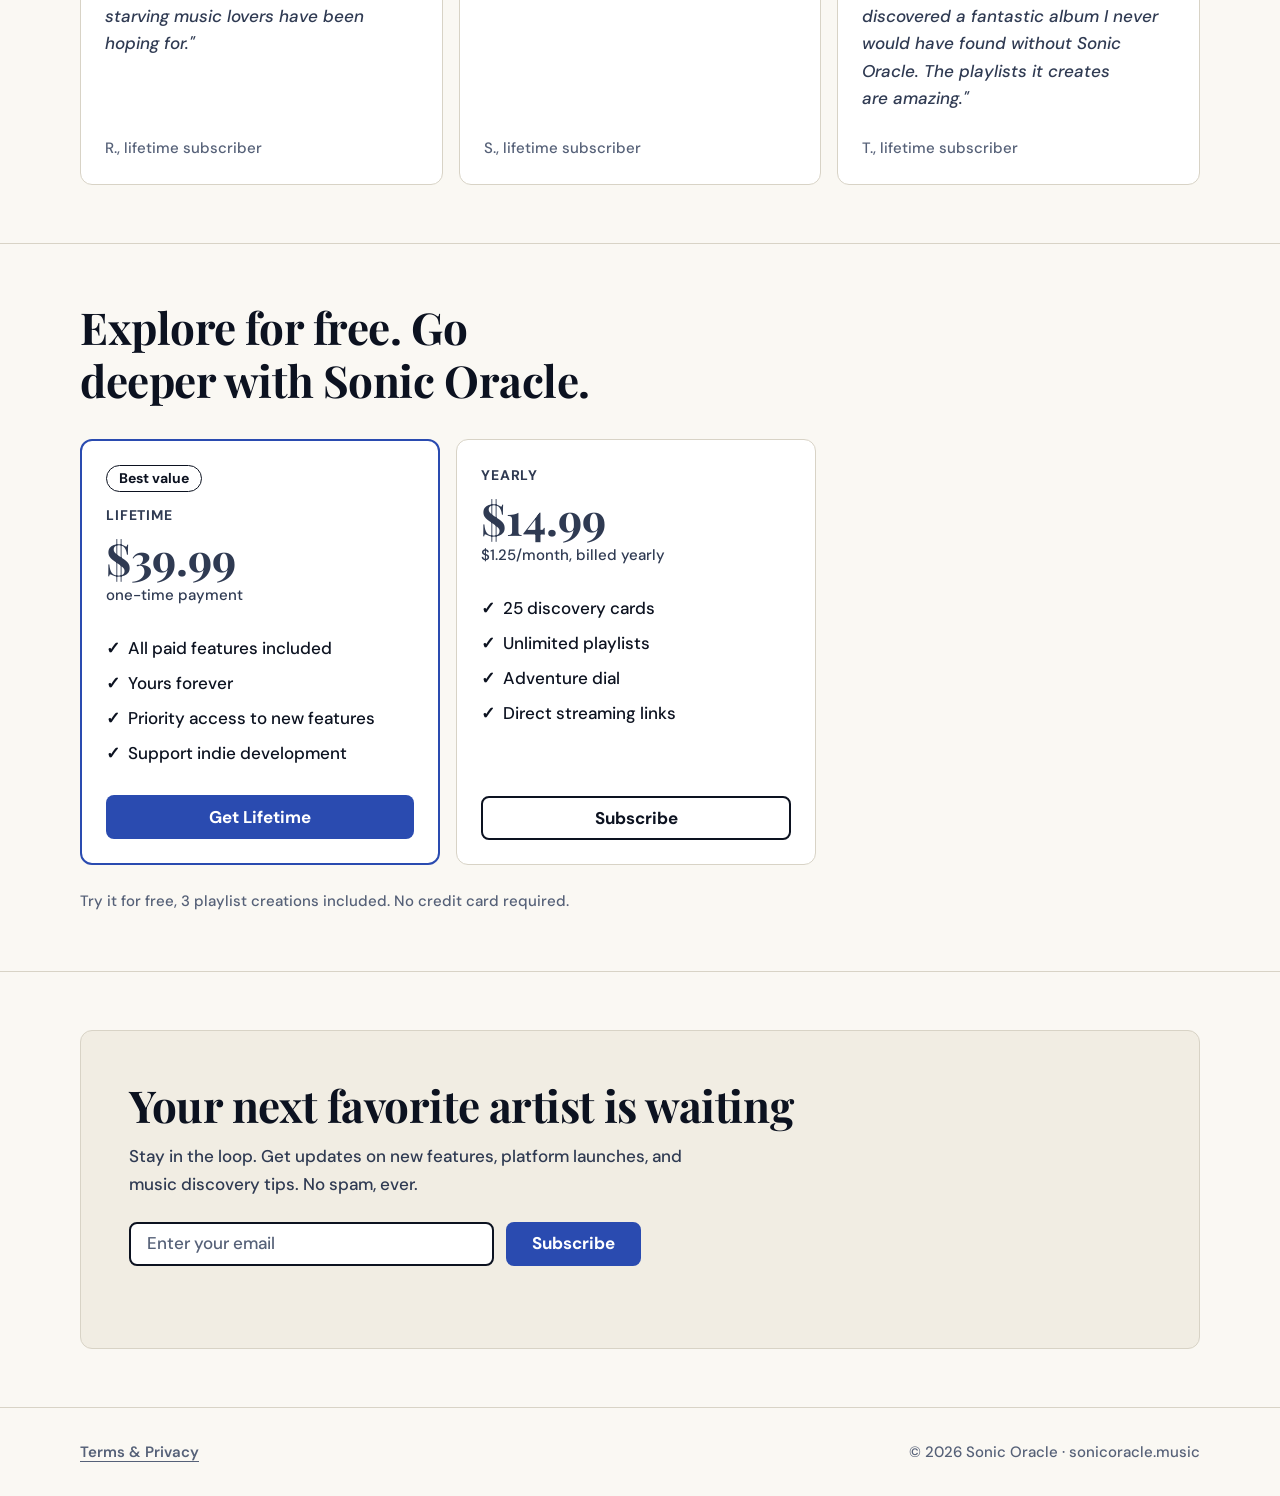
==== commit abcc039b: "v0 stage B: reintroduce color (light background, blue accent, sparse gold) Token values only; no lay" ====
--- a/index.html
+++ b/index.html
@@ -4,7 +4,7 @@
 <meta charset="UTF-8">
 <meta name="viewport" content="width=device-width, initial-scale=1.0">
 <meta name="description" content="Sonic Oracle discovers artists your streaming app can't find. Permanent playlists for Qobuz, Tidal, and YouTube Music, built from taste affinity instead of generic algorithms.">
-<meta name="theme-color" content="#ffffff">
+<meta name="theme-color" content="#faf8f3">
 <link rel="manifest" href="/manifest.json">
 <link rel="icon" type="image/png" href="/icon-512.png">
 <link rel="apple-touch-icon" href="/icon-512.png">
@@ -24,23 +24,25 @@
 /* ── TOKENS ─────────────────────────────────────────────
    Every color, size, and space in the page comes from here. */
 :root {
-  /* Color (stage A: grayscale on purpose; color comes back in stage B) */
-  --bg: #ffffff;
-  --bg-alt: #f3f3f3;
+  /* Color. Light surfaces, the site's navy as ink, blue for actions, gold
+     kept sparse (logo bars and one headline accent). Text pairs measured
+     at 5.3:1 or better; gold is decoration only except --gold-ink. */
+  --bg: #faf8f3;
+  --bg-alt: #f1ede3;
   --surface: #ffffff;
-  --line: #c9c9c9;
-  --ink: #111111;
-  --ink-2: #2e2e2e;
-  --muted: #595959;
-  --accent: #111111;
-  --accent-hover: #000000;
+  --line: #d8d3c6;
+  --ink: #0c1220;
+  --ink-2: #2f3a52;
+  --muted: #566178;
+  --accent: #2a4bb0;
+  --accent-hover: #1f3a8f;
   --accent-ink: #ffffff;
-  --gold: #8c8c8c;
-  --gold-ink: #111111;
-  --focus: #111111;
-  --dot-tidal: #595959;
-  --dot-qobuz: #595959;
-  --dot-ytm: #595959;
+  --gold: #c8965a;
+  --gold-ink: #8a5a1c;
+  --focus: #2a4bb0;
+  --dot-tidal: #23a6a6;
+  --dot-qobuz: #3d9b69;
+  --dot-ytm: #d4603f;
 
   /* Type */
   --serif: "Playfair Display", Georgia, serif;
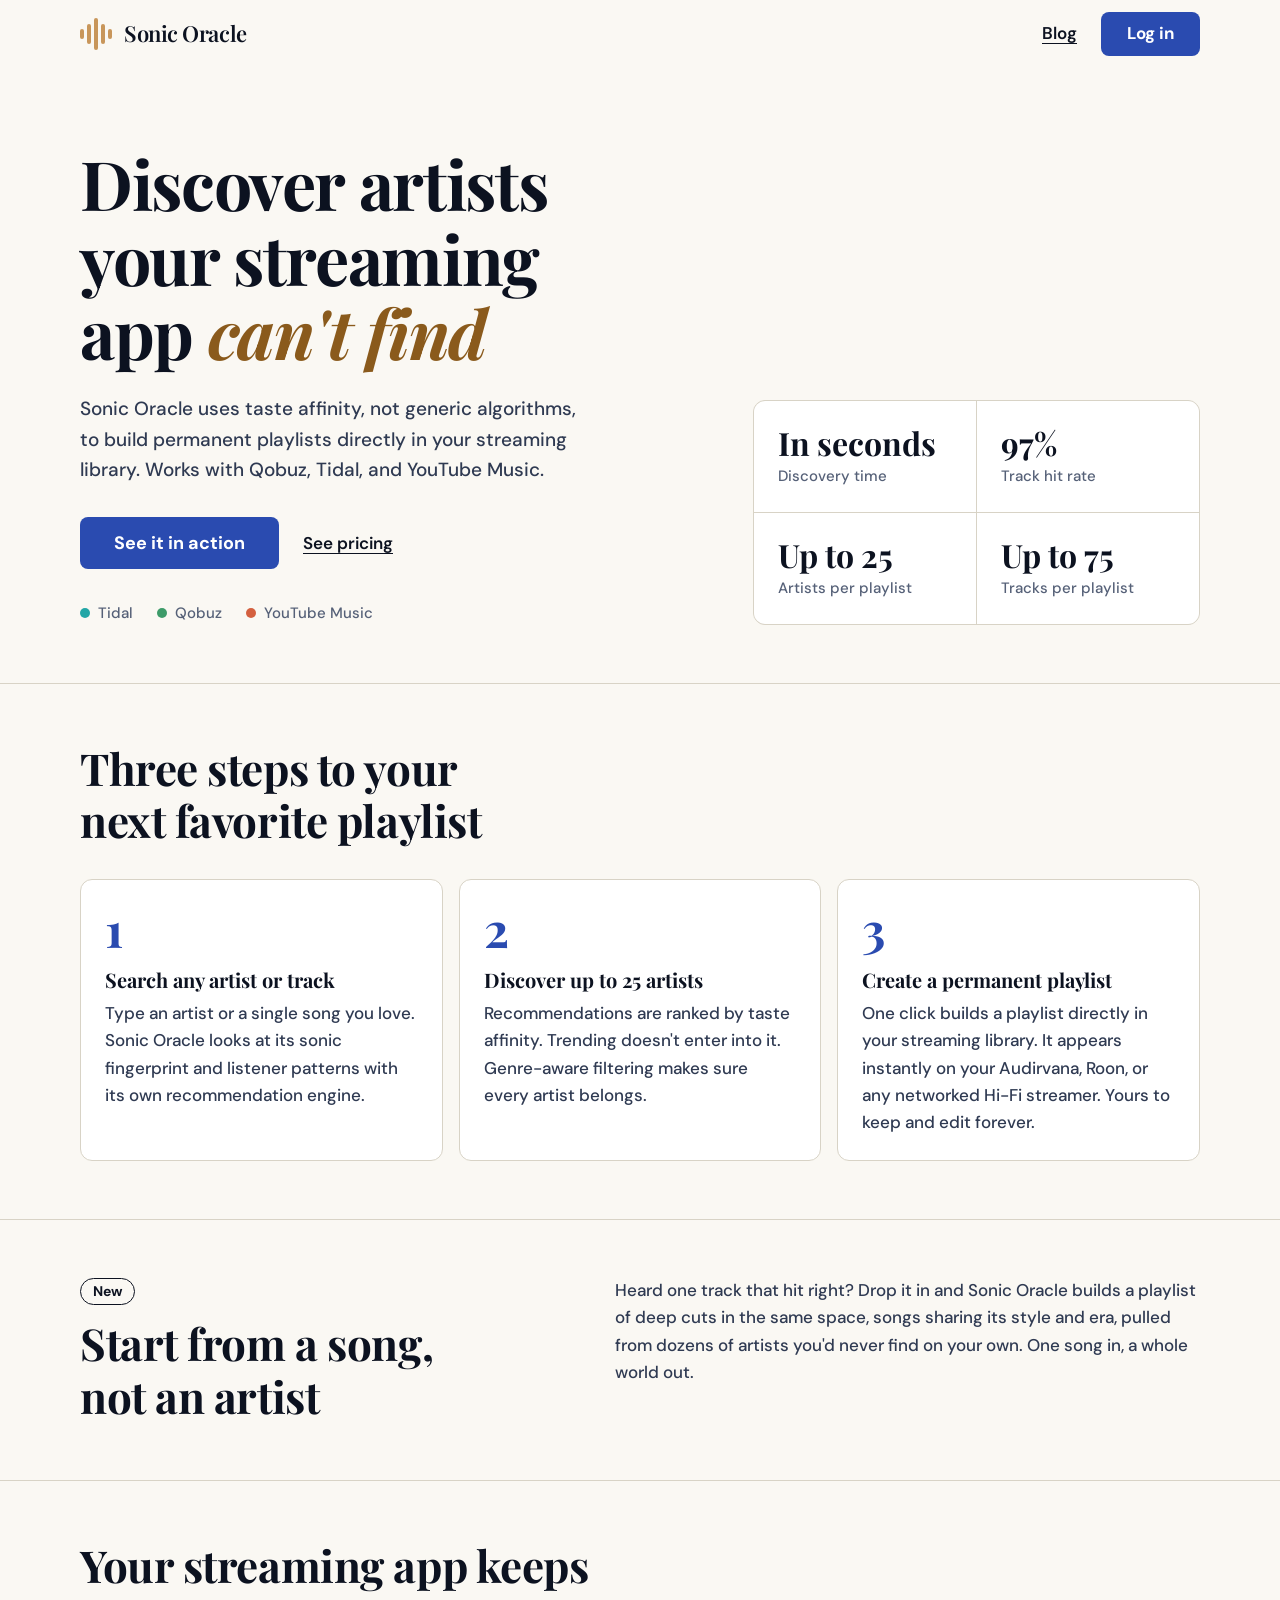
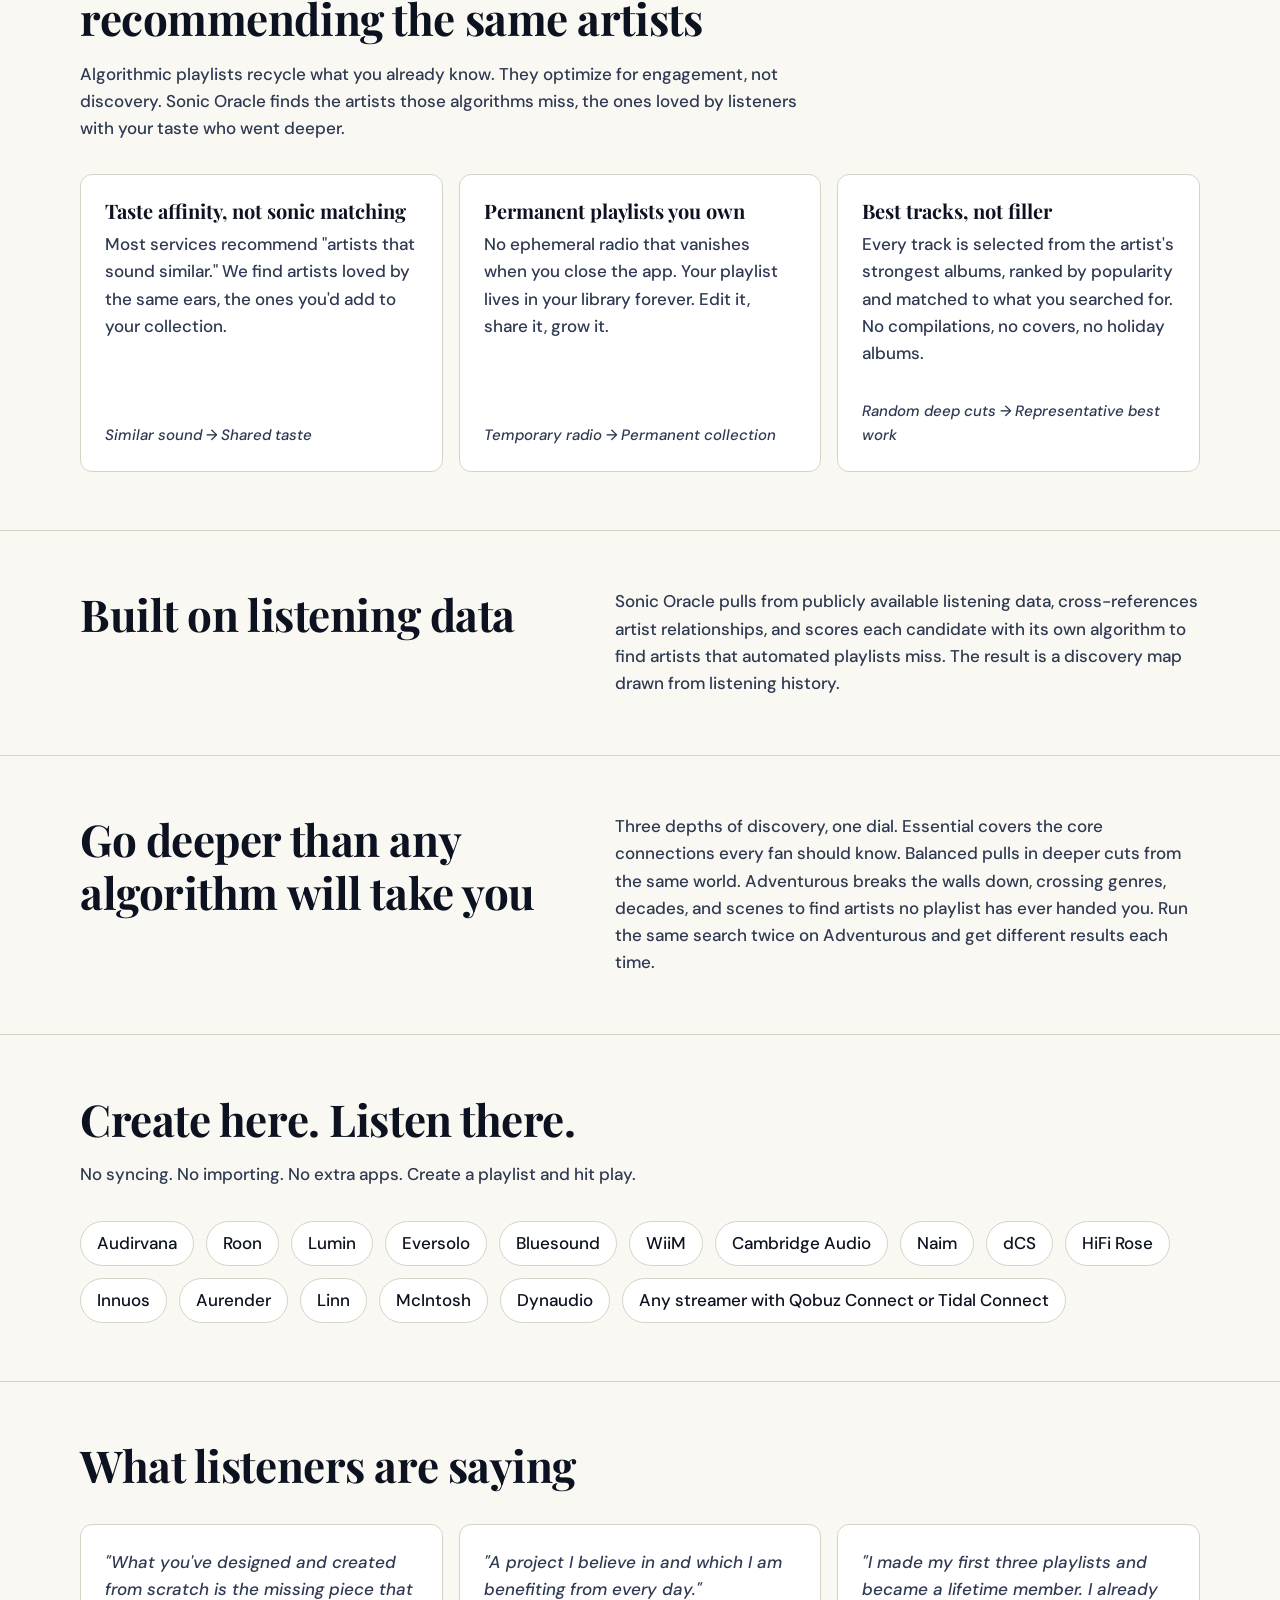
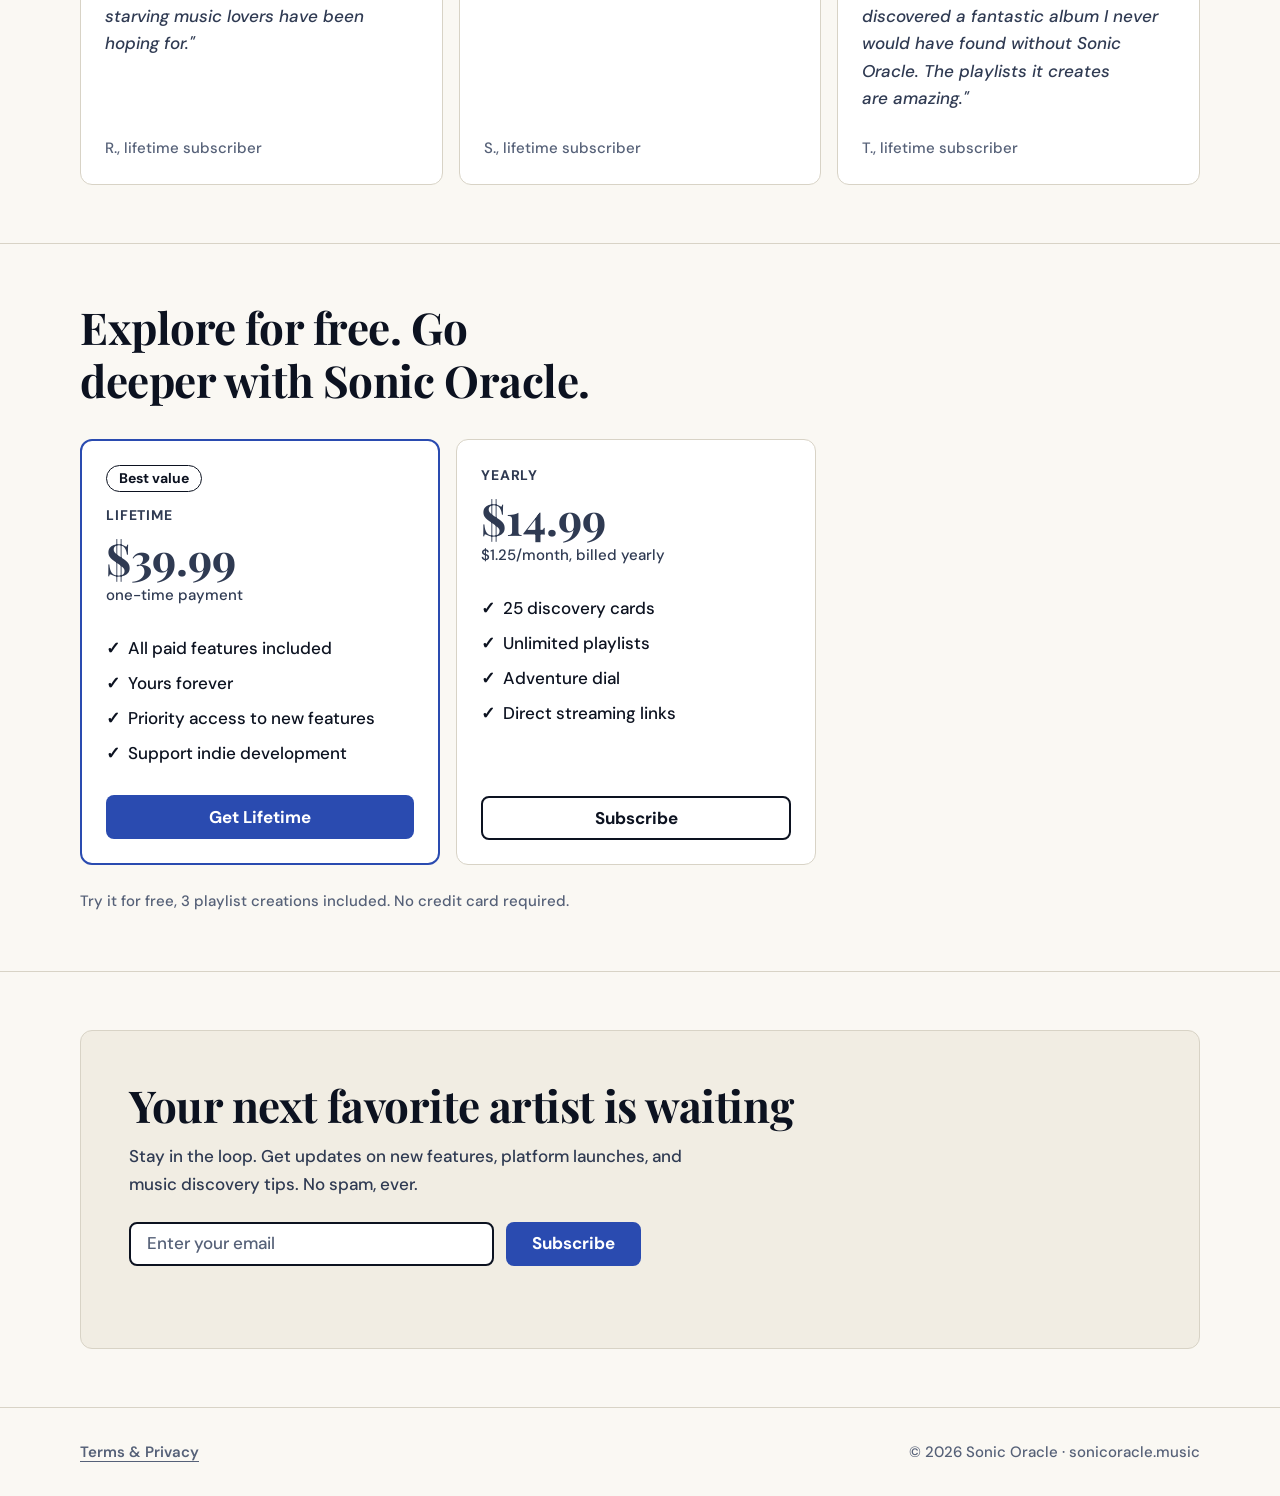
==== commit 5cc15121: "v0 stage C: motion, added last - Sections fade up once on scroll; page is fully visible without JS a" ====
--- a/index.html
+++ b/index.html
@@ -261,6 +261,13 @@
   align-items: center;
   gap: var(--s5);
 }
+@media (max-width: 22.5rem) {
+  .header-inner { gap: var(--s3); }
+  .logo { gap: var(--s2); }
+  .logo-text { font-size: 1.0625rem; }
+  .header-nav { gap: var(--s3); }
+  .header-nav .btn { padding: 0 var(--s4); }
+}
 
 /* ── HERO ───────────────────────────────────────────── */
 .hero { padding-top: clamp(2rem, 6vw, 5rem); }
@@ -481,6 +488,49 @@
   flex-wrap: wrap;
   justify-content: space-between;
   gap: var(--s3) var(--s5);
+}
+
+/* ── MOTION ─────────────────────────────────────────────
+   Added last, after layout, spacing, and color were settled.
+   Everything here is off when the visitor prefers reduced motion,
+   and the page is fully visible without JavaScript. */
+.btn { transition: background-color 0.15s ease, color 0.15s ease; }
+
+@keyframes wave {
+  0%, 100% { transform: scaleY(0.3); }
+  50% { transform: scaleY(1); }
+}
+
+/* Sections fade up once as they enter, and stay put on the way back up. */
+.js .reveal {
+  opacity: 0;
+  transform: translateY(1.5rem);
+  transition: opacity 0.7s ease, transform 0.7s ease;
+}
+.js .reveal.is-visible {
+  opacity: 1;
+  transform: none;
+}
+
+/* Logo text shrinks from "Sonic Oracle" to "S O" as the page scrolls down,
+   and grows back on the way up. --collapse runs 0 to 1 with scroll position;
+   --w is each hidden run's natural width, measured in script. */
+.logo-text .rest {
+  max-width: calc(var(--w, 4em) * (1 - var(--collapse, 0)));
+  opacity: calc(1 - var(--collapse, 0) * 1.25);
+}
+
+@media (prefers-reduced-motion: no-preference) {
+  .logo-bar { animation: wave 1.3s ease-in-out infinite; }
+  .logo-bar:nth-child(2) { animation-delay: 0.12s; }
+  .logo-bar:nth-child(3) { animation-delay: 0.24s; }
+  .logo-bar:nth-child(4) { animation-delay: 0.36s; }
+  .logo-bar:nth-child(5) { animation-delay: 0.48s; }
+}
+
+@media (prefers-reduced-motion: reduce) {
+  .js .reveal { opacity: 1; transform: none; transition: none; }
+  .logo-text .rest { max-width: none; opacity: 1; }
 }
 </style>
 </head>
@@ -588,7 +638,7 @@
         </article>
         <article class="card diff-card">
           <h3>Best tracks, not filler</h3>
-          <p>Every track is selected from the artist's strongest albums, ranked by popularity and matched to your seed. No compilations, no covers, no holiday albums.</p>
+          <p>Every track is selected from the artist's strongest albums, ranked by popularity and matched to what you searched for. No compilations, no covers, no holiday albums.</p>
           <p class="diff-vs">Random deep cuts → Representative best work</p>
         </article>
       </div>
@@ -726,7 +776,56 @@
   window.addEventListener('scroll', onScroll, { passive: true });
   onScroll();
 
-  // Email signup. Posts to /api/waitlist on the real domain.
+  // Scroll reveal: one way, so sections stay visible once shown.
+  var reveals = document.querySelectorAll('.reveal');
+  if ('IntersectionObserver' in window) {
+    var io = new IntersectionObserver(function (entries) {
+      entries.forEach(function (entry) {
+        if (entry.isIntersecting) {
+          entry.target.classList.add('is-visible');
+          io.unobserve(entry.target);
+        }
+      });
+    }, { threshold: 0.08, rootMargin: '0px 0px -40px 0px' });
+    reveals.forEach(function (el) { io.observe(el); });
+  } else {
+    reveals.forEach(function (el) { el.classList.add('is-visible'); });
+  }
+
+  // Logo: "Sonic Oracle" scrubs down to "S O" with scroll position.
+  var logoText = document.querySelector('.logo-text');
+  var rests = logoText.querySelectorAll('.rest');
+  var reduceMotion = window.matchMedia('(prefers-reduced-motion: reduce)');
+  var COLLAPSE_START = 24;   // px scrolled before it starts
+  var COLLAPSE_RANGE = 180;  // px of further scroll to finish
+  var ticking = false;
+
+  function measureLogo() {
+    rests.forEach(function (el) {
+      el.style.maxWidth = 'none';
+      el.style.setProperty('--w', el.getBoundingClientRect().width + 'px');
+      el.style.maxWidth = '';
+    });
+  }
+  function updateLogo() {
+    ticking = false;
+    var p = reduceMotion.matches ? 0 : (window.scrollY - COLLAPSE_START) / COLLAPSE_RANGE;
+    p = Math.min(Math.max(p, 0), 1);
+    logoText.style.setProperty('--collapse', p.toFixed(3));
+  }
+  function requestLogoUpdate() {
+    if (!ticking) { ticking = true; window.requestAnimationFrame(updateLogo); }
+  }
+  window.addEventListener('scroll', requestLogoUpdate, { passive: true });
+  window.addEventListener('resize', measureLogo);
+  reduceMotion.addEventListener('change', updateLogo);
+  measureLogo();
+  updateLogo();
+  if (document.fonts && document.fonts.ready) {
+    document.fonts.ready.then(function () { measureLogo(); updateLogo(); });
+  }
+
+  // Email signup. Posts to /api/waitlist on the production site.
   var form = document.getElementById('signup');
   var input = document.getElementById('signup-email');
   var btn = document.getElementById('signup-btn');
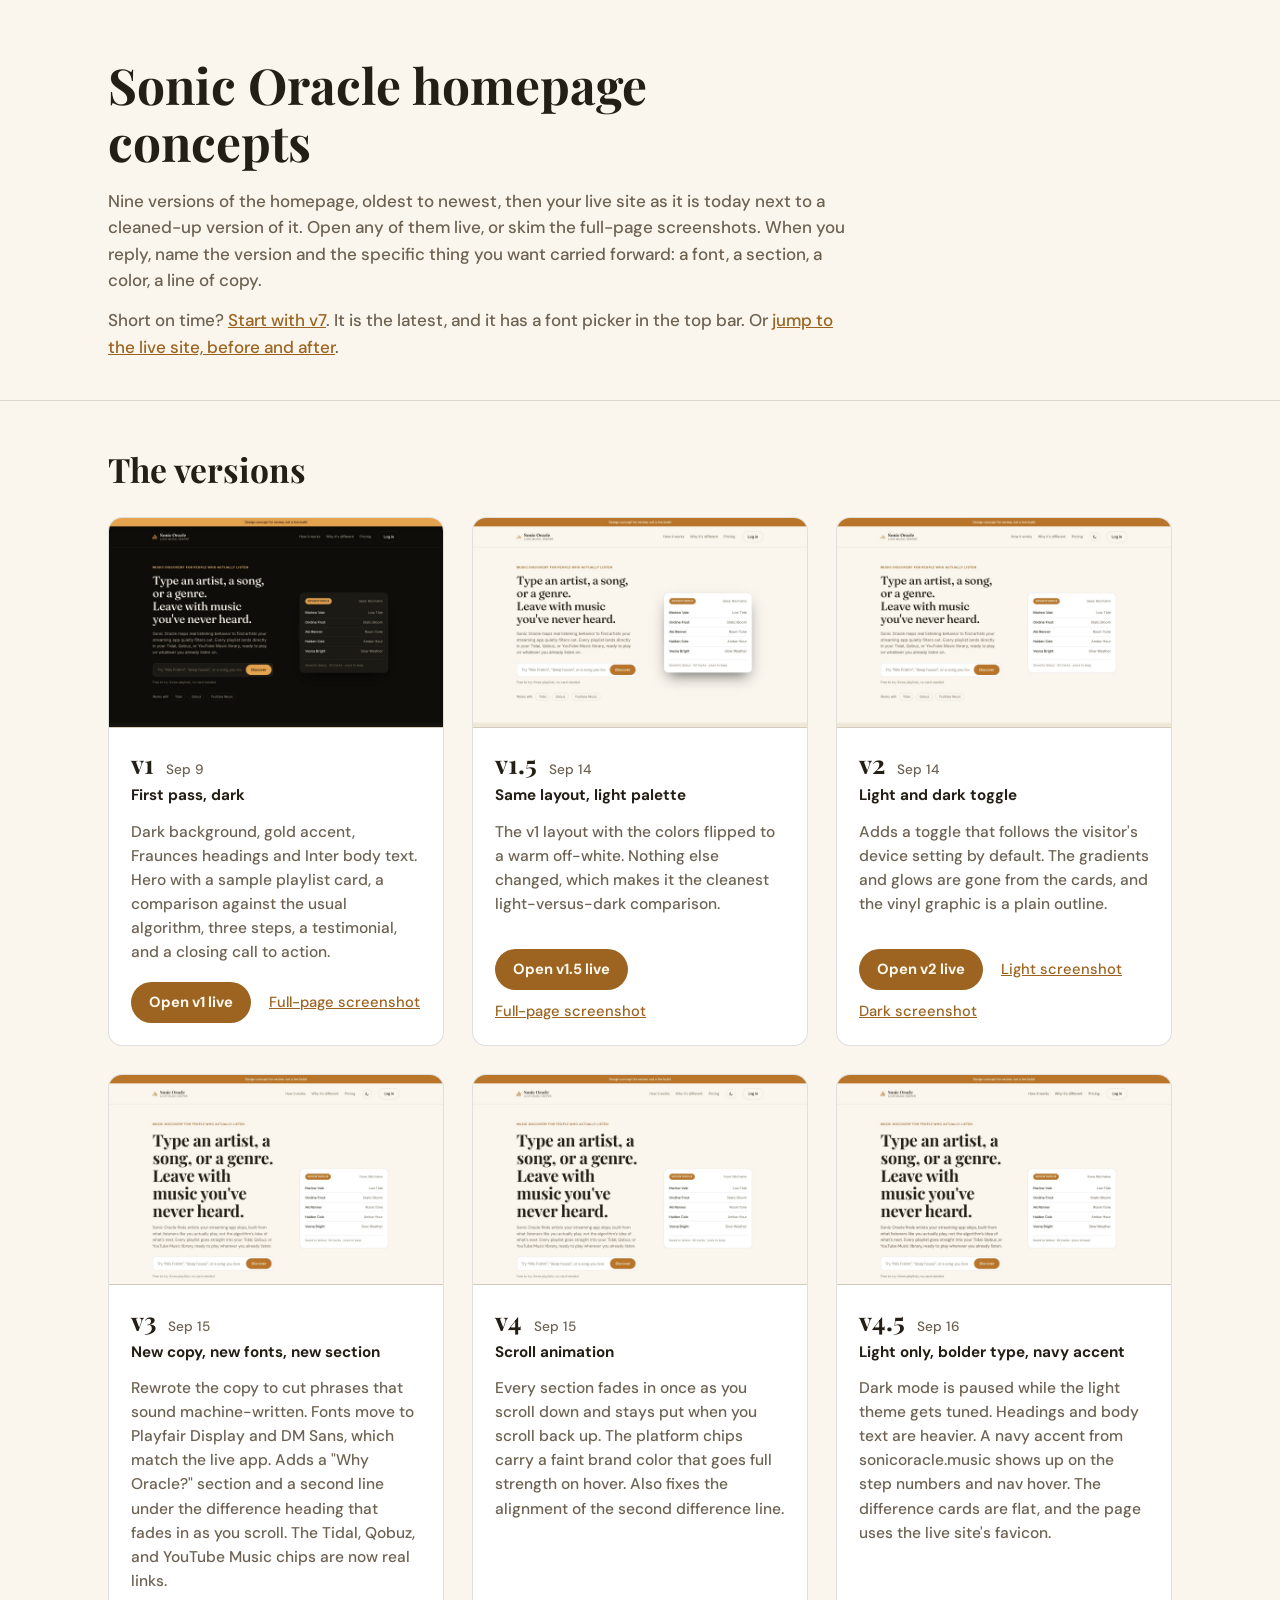
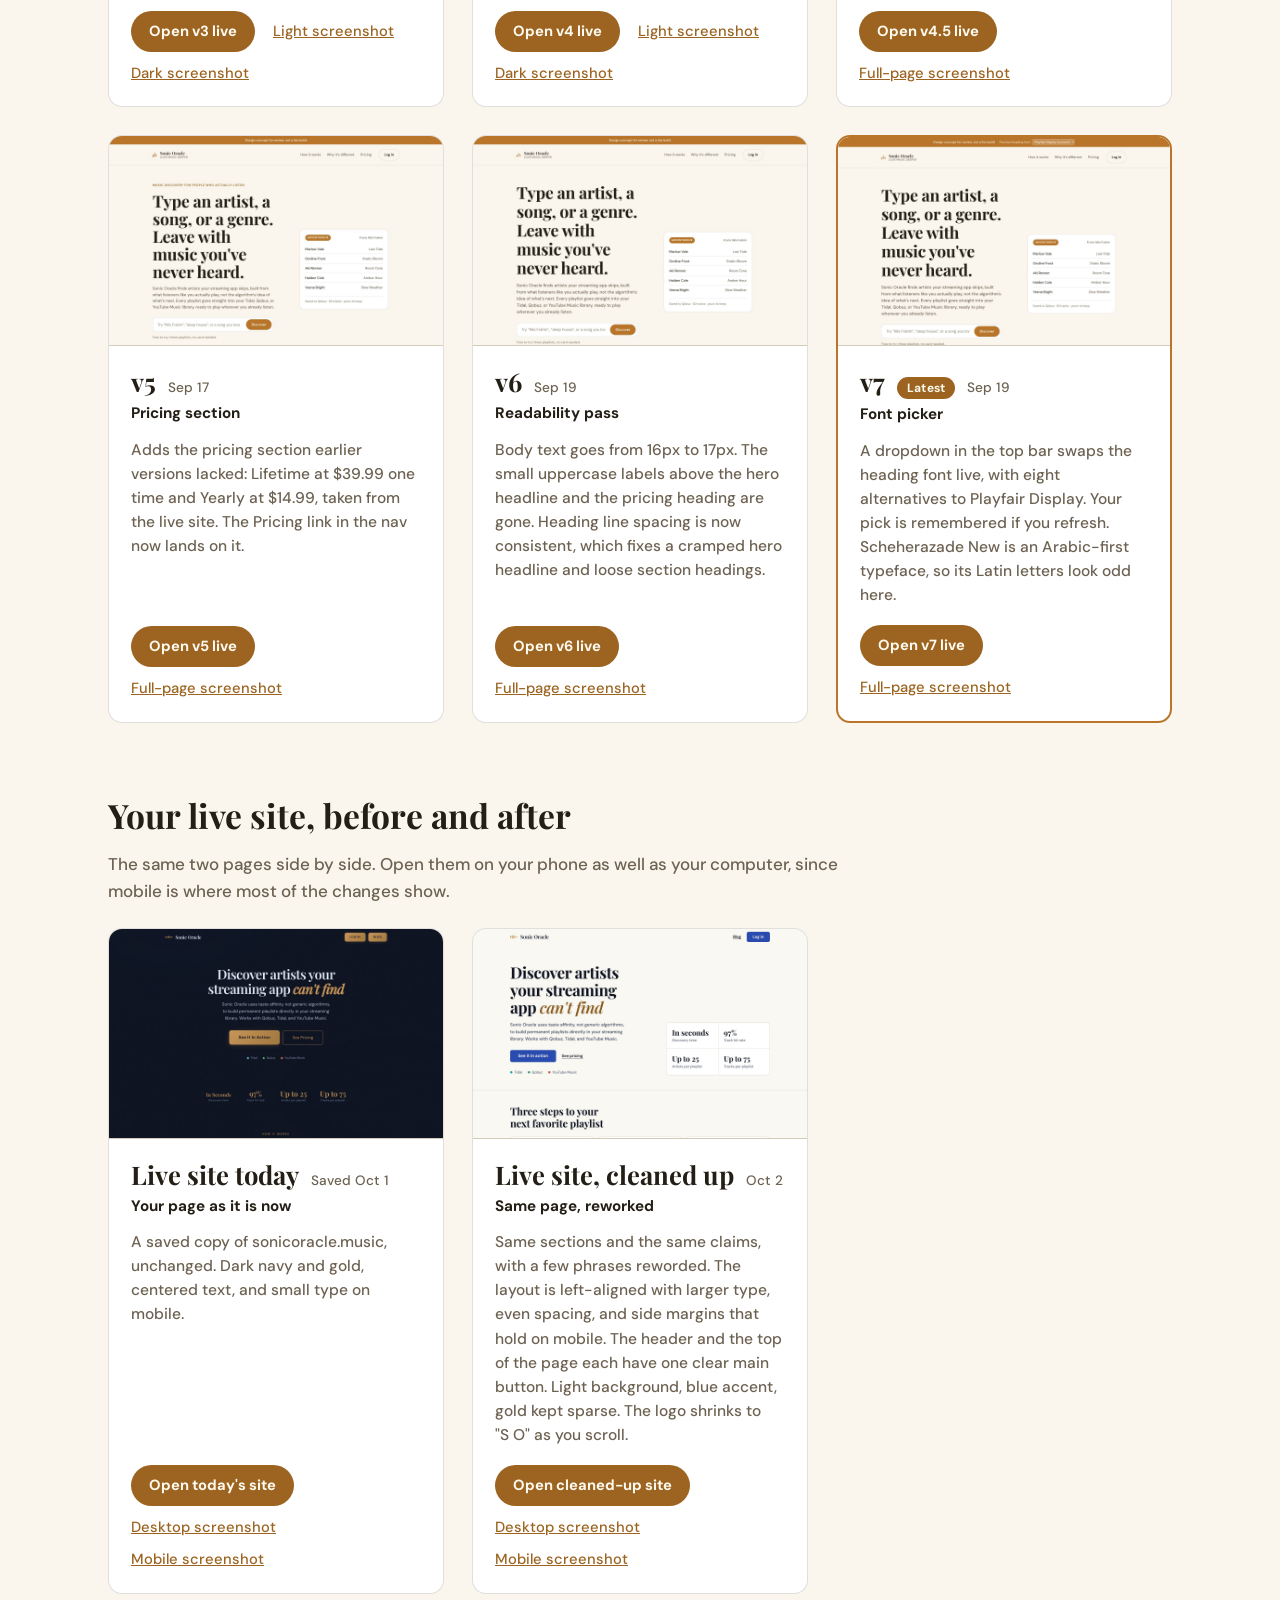
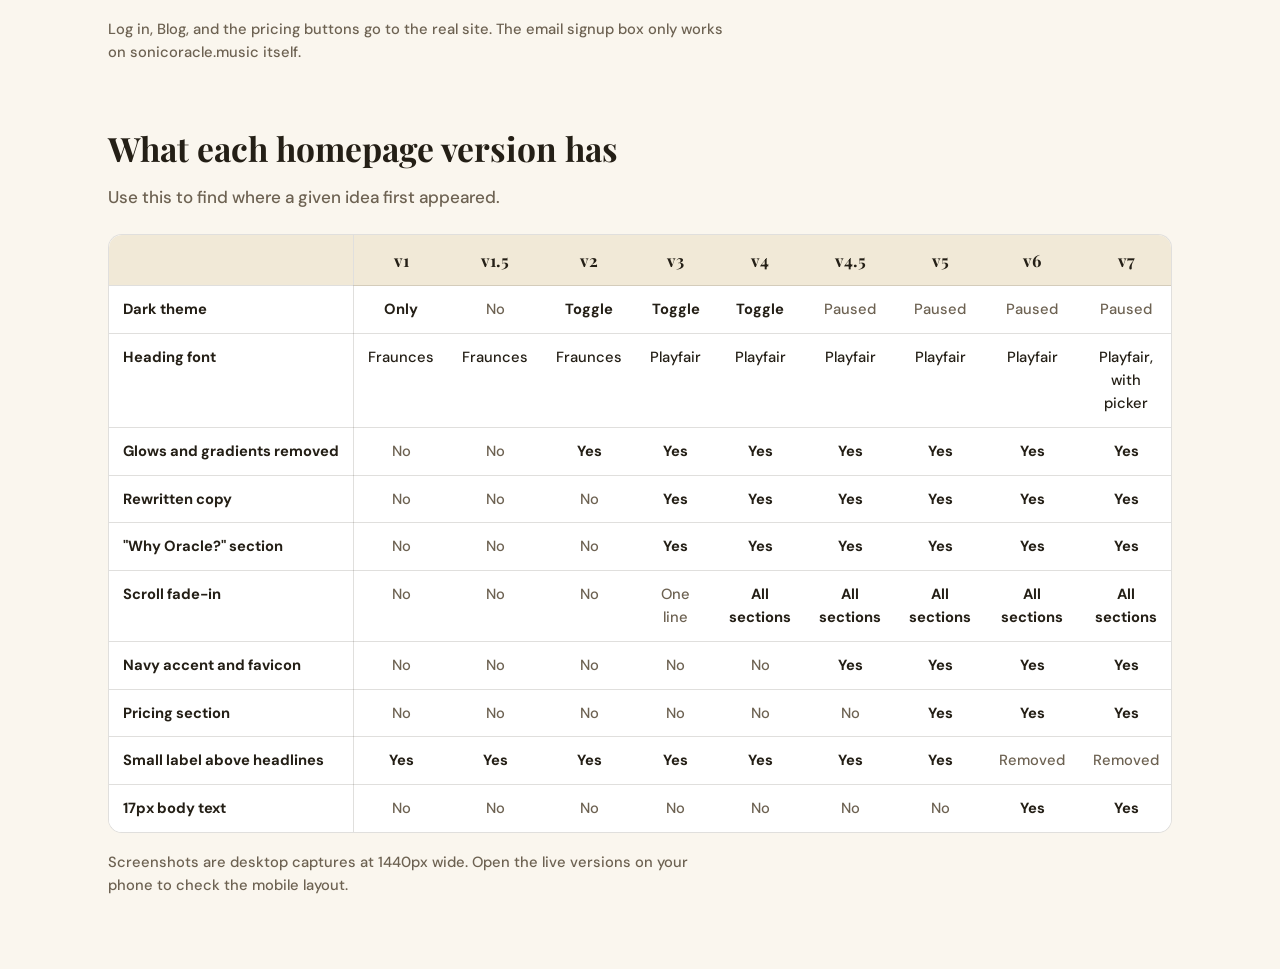
==== commit 0244f2b4: "v8: add the live site before and after to the gallery - New "Your live site, before and after" secti" ====
--- a/index.html
+++ b/index.html
@@ -3,860 +3,307 @@
 <head>
 <meta charset="UTF-8">
 <meta name="viewport" content="width=device-width, initial-scale=1.0">
-<meta name="description" content="Sonic Oracle discovers artists your streaming app can't find. Permanent playlists for Qobuz, Tidal, and YouTube Music, built from taste affinity instead of generic algorithms.">
-<meta name="theme-color" content="#faf8f3">
-<link rel="manifest" href="/manifest.json">
-<link rel="icon" type="image/png" href="/icon-512.png">
-<link rel="apple-touch-icon" href="/icon-512.png">
-<meta property="og:title" content="Sonic Oracle: Music Discovery Engine">
-<meta property="og:description" content="Discover artists your streaming app can't find. Permanent playlists built by taste affinity for Qobuz, Tidal, and YouTube Music.">
-<meta property="og:type" content="website">
-<meta property="og:url" content="https://sonicoracle.music">
-<meta property="og:image" content="https://sonicoracle.music/og-image.png">
-<meta property="og:image:width" content="1200">
-<meta property="og:image:height" content="630">
-<title>Sonic Oracle, Music Discovery for Audiophiles</title>
+<title>Sonic Oracle homepage concepts: all versions</title>
+<meta name="description" content="Every version of the Sonic Oracle homepage concept, plus the live site before and after a cleanup pass, with screenshots, short notes, and live links.">
+<meta name="robots" content="noindex">
+<link rel="icon" type="image/png" href="favicon.png">
+<link rel="apple-touch-icon" href="favicon.png">
 <link rel="preconnect" href="https://fonts.googleapis.com">
 <link rel="preconnect" href="https://fonts.gstatic.com" crossorigin>
-<link href="https://fonts.googleapis.com/css2?family=Playfair+Display:ital,wght@0,600;0,700;1,600&family=DM+Sans:wght@400;500;600;700&display=swap" rel="stylesheet">
-<script>document.documentElement.classList.add('js');</script>
-<style>
-/* ── TOKENS ─────────────────────────────────────────────
-   Every color, size, and space in the page comes from here. */
-:root {
-  /* Color. Light surfaces, the site's navy as ink, blue for actions, gold
-     kept sparse (logo bars and one headline accent). Text pairs measured
-     at 5.3:1 or better; gold is decoration only except --gold-ink. */
-  --bg: #faf8f3;
-  --bg-alt: #f1ede3;
-  --surface: #ffffff;
-  --line: #d8d3c6;
-  --ink: #0c1220;
-  --ink-2: #2f3a52;
-  --muted: #566178;
-  --accent: #2a4bb0;
-  --accent-hover: #1f3a8f;
-  --accent-ink: #ffffff;
-  --gold: #c8965a;
-  --gold-ink: #8a5a1c;
-  --focus: #2a4bb0;
-  --dot-tidal: #23a6a6;
-  --dot-qobuz: #3d9b69;
-  --dot-ytm: #d4603f;
-
-  /* Type */
-  --serif: "Playfair Display", Georgia, serif;
-  --sans: "DM Sans", -apple-system, BlinkMacSystemFont, "Segoe UI", sans-serif;
-  --fs-body: 1.0625rem;
-  --fs-small: 0.9375rem;
-  --fs-label: 0.875rem;
-  --fs-h1: clamp(2.5rem, 1.5rem + 4.4vw, 4.25rem);
-  --fs-h2: clamp(1.9rem, 1.4rem + 2vw, 2.75rem);
-  --fs-h3: 1.25rem;
-  --fs-stat: clamp(1.5rem, 1rem + 1.5vw, 2rem);
-  --leading-tight: 1.1;
-  --leading-snug: 1.2;
-  --leading-body: 1.6;
-
-  /* Space (4px base) */
-  --s1: 0.25rem;
-  --s2: 0.5rem;
-  --s3: 0.75rem;
-  --s4: 1rem;
-  --s5: 1.5rem;
-  --s6: 2rem;
-  --s7: 3rem;
-  --s8: 4rem;
-  --section-y: clamp(2.25rem, 4.5vw, 4rem);
-  --gutter: clamp(1.25rem, 5vw, 2.5rem);
-  --max: 70rem;
-
-  /* Shape */
-  --radius: 0.5rem;
-  --radius-lg: 0.75rem;
-}
-
-/* ── BASE ───────────────────────────────────────────── */
-*, *::before, *::after { box-sizing: border-box; }
-* { margin: 0; }
-
-@media (prefers-reduced-motion: no-preference) {
-  html { scroll-behavior: smooth; }
-}
-
-body {
-  background: var(--bg);
-  color: var(--ink);
-  font-family: var(--sans);
-  font-size: var(--fs-body);
-  font-weight: 500;
-  line-height: var(--leading-body);
-  -webkit-font-smoothing: antialiased;
-}
-
-[id] { scroll-margin-top: 5rem; }
-
-a { color: inherit; }
-
-:focus-visible {
-  outline: 3px solid var(--focus);
-  outline-offset: 3px;
-}
-
-.visually-hidden {
-  position: absolute;
-  width: 1px;
-  height: 1px;
-  overflow: hidden;
-  clip: rect(0 0 0 0);
-  white-space: nowrap;
-}
-
-.skip {
-  position: absolute;
-  left: var(--s4);
-  top: -4rem;
-  z-index: 100;
-  padding: var(--s3) var(--s4);
-  background: var(--accent);
-  color: var(--accent-ink);
-  border-radius: var(--radius);
-}
-.skip:focus { top: var(--s3); }
-
-.wrap {
-  width: min(100% - 2 * var(--gutter), var(--max));
-  margin-inline: auto;
-}
-
-h1, h2, h3 { font-family: var(--serif); }
-
-h2 {
-  font-size: var(--fs-h2);
-  font-weight: 700;
-  line-height: var(--leading-snug);
-  letter-spacing: -0.01em;
-  text-wrap: balance;
-}
-
-h3 {
-  font-size: var(--fs-h3);
-  font-weight: 700;
-  line-height: var(--leading-snug);
-}
-
-/* ── LAYOUT ─────────────────────────────────────────── */
-main > section { padding-block: var(--section-y); }
-main > section + section { border-top: 1px solid var(--line); }
-
-.section-head { max-width: 46rem; margin-bottom: var(--s6); }
-.section-head h2 { margin-bottom: var(--s4); }
-.section-head p { color: var(--ink-2); }
-
-.split {
-  display: grid;
-  gap: var(--s4) var(--s7);
-}
-@media (min-width: 56rem) {
-  .split { grid-template-columns: minmax(0, 5fr) minmax(0, 6fr); align-items: start; }
-}
-.split p { color: var(--ink-2); }
-
-.grid {
-  display: grid;
-  gap: var(--s4);
-  grid-template-columns: repeat(auto-fit, minmax(min(100%, 17rem), 1fr));
-  list-style: none;
-  padding: 0;
-}
-
-.card {
-  background: var(--surface);
-  border: 1px solid var(--line);
-  border-radius: var(--radius-lg);
-  padding: var(--s5);
-}
-.card p { color: var(--ink-2); }
-
-/* ── BUTTONS AND LINKS ──────────────────────────────── */
-.btn {
-  display: inline-flex;
-  align-items: center;
-  justify-content: center;
-  min-height: 2.75rem;
-  padding: 0 var(--s5);
-  border: 2px solid transparent;
-  border-radius: var(--radius);
-  font: inherit;
-  font-weight: 700;
-  text-decoration: none;
-  cursor: pointer;
-}
-.btn-primary { background: var(--accent); color: var(--accent-ink); }
-.btn-primary:hover { background: var(--accent-hover); }
-.btn-secondary { border-color: var(--ink); color: var(--ink); background: transparent; }
-.btn-secondary:hover { background: var(--ink); color: var(--bg); }
-.btn-large { min-height: 3.25rem; padding: 0 var(--s6); font-size: 1.125rem; }
-
-.link {
-  font-weight: 600;
-  text-underline-offset: 0.25em;
-}
-.link:hover { text-decoration-thickness: 2px; }
-
-/* ── HEADER ─────────────────────────────────────────── */
-.site-header {
-  position: sticky;
-  top: 0;
-  z-index: 50;
-  background: var(--bg);
-  border-bottom: 1px solid transparent;
-}
-.site-header.is-scrolled { border-bottom-color: var(--line); }
-
-.header-inner {
-  display: flex;
-  align-items: center;
-  justify-content: space-between;
-  gap: var(--s4);
-  min-height: 4.25rem;
-}
-
-.logo {
-  display: inline-flex;
-  align-items: center;
-  gap: var(--s3);
-  text-decoration: none;
-}
-.logo-bars {
-  display: inline-flex;
-  align-items: center;
-  gap: 3px;
-  height: 2rem;
-}
-.logo-bar {
-  display: block;
-  width: 4px;
-  border-radius: 2px;
-  background: var(--gold);
-}
-.logo-bar:nth-child(1), .logo-bar:nth-child(5) { height: 10px; }
-.logo-bar:nth-child(2), .logo-bar:nth-child(4) { height: 20px; }
-.logo-bar:nth-child(3) { height: 32px; }
-.logo-text {
-  font-family: var(--serif);
-  font-size: 1.375rem;
-  font-weight: 600;
-  letter-spacing: -0.02em;
-  white-space: nowrap;
-}
-.logo-text .rest {
-  display: inline-block;
-  overflow: hidden;
-  vertical-align: bottom;
-}
-
-.header-nav {
-  display: flex;
-  align-items: center;
-  gap: var(--s5);
-}
-@media (max-width: 22.5rem) {
-  .header-inner { gap: var(--s3); }
-  .logo { gap: var(--s2); }
-  .logo-text { font-size: 1.0625rem; }
-  .header-nav { gap: var(--s3); }
-  .header-nav .btn { padding: 0 var(--s4); }
-}
-
-/* ── HERO ───────────────────────────────────────────── */
-.hero { padding-top: clamp(2rem, 6vw, 5rem); }
-
-.hero-grid {
-  display: grid;
-  gap: var(--s7);
-  align-items: end;
-}
-@media (min-width: 60rem) {
-  .hero-grid { grid-template-columns: minmax(0, 7fr) minmax(0, 5fr); }
-}
-
-.hero h1 {
-  font-size: var(--fs-h1);
-  font-weight: 700;
-  line-height: var(--leading-tight);
-  letter-spacing: -0.02em;
-  text-wrap: balance;
-  margin-bottom: var(--s5);
-}
-.hero h1 em { font-style: italic; color: var(--gold-ink); }
-
-.hero-sub {
-  max-width: 34rem;
-  color: var(--ink-2);
-  font-size: 1.1875rem;
-  margin-bottom: var(--s6);
-}
-
-.hero-actions {
-  display: flex;
-  flex-wrap: wrap;
-  align-items: center;
-  gap: var(--s4) var(--s5);
-  margin-bottom: var(--s6);
-}
-
-.platforms {
-  display: flex;
-  flex-wrap: wrap;
-  align-items: center;
-  gap: var(--s2) var(--s5);
-  list-style: none;
-  padding: 0;
-  font-size: var(--fs-small);
-  color: var(--muted);
-}
-.platforms li { display: inline-flex; align-items: center; gap: var(--s2); }
-.dot { width: 0.625rem; height: 0.625rem; border-radius: 50%; background: var(--muted); }
-.dot-tidal { background: var(--dot-tidal); }
-.dot-qobuz { background: var(--dot-qobuz); }
-.dot-ytm { background: var(--dot-ytm); }
-
-.stats {
-  display: grid;
-  grid-template-columns: 1fr 1fr;
-  gap: 1px;
-  background: var(--line);
-  border: 1px solid var(--line);
-  border-radius: var(--radius-lg);
-  overflow: hidden;
-}
-.stat {
-  display: flex;
-  flex-direction: column-reverse;
-  justify-content: flex-end;
-  gap: var(--s1);
-  background: var(--surface);
-  padding: var(--s4);
-}
-@media (min-width: 40rem) {
-  .stat { padding: var(--s5); }
-}
-.stat dd {
-  font-family: var(--serif);
-  font-size: var(--fs-stat);
-  font-weight: 700;
-  line-height: var(--leading-tight);
-}
-.stat dt {
-  font-size: var(--fs-small);
-  color: var(--muted);
-}
-
-/* ── HOW IT WORKS ───────────────────────────────────── */
-.step-num {
-  display: block;
-  font-family: var(--serif);
-  font-size: 3rem;
-  font-weight: 700;
-  line-height: 1;
-  color: var(--accent);
-  margin-bottom: var(--s4);
-}
-.steps h3 { margin-bottom: var(--s2); }
-
-/* ── TAGS, DIFFERENCES ──────────────────────────────── */
-.tag {
-  display: inline-block;
-  margin-bottom: var(--s3);
-  padding: 0.125rem var(--s3);
-  border: 1px solid var(--ink);
-  border-radius: 999px;
-  font-size: var(--fs-label);
-  font-weight: 700;
-  line-height: 1.5;
-}
-
-.diff-card { display: flex; flex-direction: column; }
-.diff-card h3 { margin-bottom: var(--s2); }
-.diff-vs {
-  margin-top: auto;
-  padding-top: var(--s4);
-  font-size: var(--fs-small);
-  font-style: italic;
-  color: var(--muted);
-}
-.diff-card p:not(.diff-vs) { margin-bottom: var(--s4); }
-
-/* ── CHIPS ──────────────────────────────────────────── */
-.chips {
-  display: flex;
-  flex-wrap: wrap;
-  gap: var(--s3);
-  list-style: none;
-  padding: 0;
-  margin-top: var(--s5);
-}
-.chips li {
-  padding: var(--s2) var(--s4);
-  border: 1px solid var(--line);
-  border-radius: 999px;
-  background: var(--surface);
-}
-
-/* ── TESTIMONIALS ───────────────────────────────────── */
-.quote { display: flex; flex-direction: column; justify-content: space-between; gap: var(--s5); }
-.quote blockquote { font-style: italic; color: var(--ink-2); }
-.quote figcaption { font-size: var(--fs-small); color: var(--muted); }
-
-/* ── PRICING ────────────────────────────────────────── */
-.pricing-grid {
-  display: grid;
-  gap: var(--s4);
-  grid-template-columns: repeat(auto-fit, minmax(min(100%, 17rem), 1fr));
-  max-width: 46rem;
-}
-.price-card { display: flex; flex-direction: column; }
-.price-card.is-featured { border: 2px solid var(--accent); }
-.price-label {
-  font-size: var(--fs-label);
-  font-weight: 700;
-  letter-spacing: 0.06em;
-  text-transform: uppercase;
-  color: var(--muted);
-  margin-bottom: var(--s2);
-}
-.price-card .tag { align-self: flex-start; }
-.price-amount {
-  font-family: var(--serif);
-  font-size: 2.75rem;
-  font-weight: 700;
-  line-height: var(--leading-tight);
-}
-.price-period {
-  font-size: var(--fs-small);
-  color: var(--muted);
-  margin-bottom: var(--s5);
-}
-.price-features {
-  list-style: none;
-  padding: 0;
-  margin-bottom: var(--s5);
-}
-.price-features li {
-  display: flex;
-  gap: var(--s2);
-  padding-block: var(--s1);
-}
-.price-features li::before { content: "\2713"; font-weight: 700; }
-.price-card .btn { margin-top: auto; }
-.pricing-note { margin-top: var(--s5); color: var(--muted); font-size: var(--fs-small); }
-
-/* ── SIGNUP ─────────────────────────────────────────── */
-.signup-box {
-  background: var(--bg-alt);
-  border: 1px solid var(--line);
-  border-radius: var(--radius-lg);
-  padding: clamp(var(--s5), 5vw, var(--s7));
-}
-.signup-box h2 { margin-bottom: var(--s3); }
-.signup-box > p { max-width: 36rem; color: var(--ink-2); margin-bottom: var(--s5); }
-
-.signup { display: flex; flex-wrap: wrap; gap: var(--s3); max-width: 32rem; }
-.signup input {
-  flex: 1 1 14rem;
-  min-height: 2.75rem;
-  padding: 0 var(--s4);
-  border: 2px solid var(--ink);
-  border-radius: var(--radius);
-  background: var(--surface);
-  color: var(--ink);
-  font: inherit;
-}
-.signup input::placeholder { color: var(--muted); }
-.signup-status { flex-basis: 100%; min-height: 1.5em; font-size: var(--fs-small); color: var(--ink-2); }
-
-/* ── FOOTER ─────────────────────────────────────────── */
-.site-footer {
-  border-top: 1px solid var(--line);
-  padding-block: var(--s6);
-  font-size: var(--fs-small);
-  color: var(--muted);
-}
-.site-footer .wrap {
-  display: flex;
-  flex-wrap: wrap;
-  justify-content: space-between;
-  gap: var(--s3) var(--s5);
-}
-
-/* ── MOTION ─────────────────────────────────────────────
-   Added last, after layout, spacing, and color were settled.
-   Everything here is off when the visitor prefers reduced motion,
-   and the page is fully visible without JavaScript. */
-.btn { transition: background-color 0.15s ease, color 0.15s ease; }
-
-@keyframes wave {
-  0%, 100% { transform: scaleY(0.3); }
-  50% { transform: scaleY(1); }
-}
-
-/* Sections fade up once as they enter, and stay put on the way back up. */
-.js .reveal {
-  opacity: 0;
-  transform: translateY(1.5rem);
-  transition: opacity 0.7s ease, transform 0.7s ease;
-}
-.js .reveal.is-visible {
-  opacity: 1;
-  transform: none;
-}
-
-/* Logo text shrinks from "Sonic Oracle" to "S O" as the page scrolls down,
-   and grows back on the way up. --collapse runs 0 to 1 with scroll position;
-   --w is each hidden run's natural width, measured in script. */
-.logo-text .rest {
-  max-width: calc(var(--w, 4em) * (1 - var(--collapse, 0)));
-  opacity: calc(1 - var(--collapse, 0) * 1.25);
-}
-
-@media (prefers-reduced-motion: no-preference) {
-  .logo-bar { animation: wave 1.3s ease-in-out infinite; }
-  .logo-bar:nth-child(2) { animation-delay: 0.12s; }
-  .logo-bar:nth-child(3) { animation-delay: 0.24s; }
-  .logo-bar:nth-child(4) { animation-delay: 0.36s; }
-  .logo-bar:nth-child(5) { animation-delay: 0.48s; }
-}
-
-@media (prefers-reduced-motion: reduce) {
-  .js .reveal { opacity: 1; transform: none; transition: none; }
-  .logo-text .rest { max-width: none; opacity: 1; }
-}
-</style>
+<link href="https://fonts.googleapis.com/css2?family=Playfair+Display:wght@600;700&family=DM+Sans:wght@500;700&display=swap" rel="stylesheet">
+<link rel="stylesheet" href="assets/gallery.css">
 </head>
 <body>
 
-<a class="skip" href="#main">Skip to content</a>
-
-<header class="site-header" id="site-header">
-  <div class="wrap header-inner">
-    <a class="logo" href="/" aria-label="Sonic Oracle home">
-      <span class="logo-bars" aria-hidden="true">
-        <span class="logo-bar"></span>
-        <span class="logo-bar"></span>
-        <span class="logo-bar"></span>
-        <span class="logo-bar"></span>
-        <span class="logo-bar"></span>
-      </span>
-      <span class="logo-text" aria-hidden="true"><span class="word">S<span class="rest">onic</span></span> <span class="word">O<span class="rest">racle</span></span></span>
-    </a>
-    <nav class="header-nav" aria-label="Primary">
-      <a class="link" href="/blog">Blog</a>
-      <a class="btn btn-primary" href="/app">Log in</a>
-    </nav>
+<header class="page-head">
+  <div class="wrap">
+    <h1>Sonic Oracle homepage concepts</h1>
+    <p>Nine versions of the homepage, oldest to newest, then your live site as it is today next to a cleaned-up version of it. Open any of them live, or skim the full-page screenshots. When you reply, name the version and the specific thing you want carried forward: a font, a section, a color, a line of copy.</p>
+    <p>Short on time? <a href="#v7">Start with v7</a>. It is the latest, and it has a font picker in the top bar. Or <a href="#live-site">jump to the live site, before and after</a>.</p>
   </div>
 </header>
 
-<main id="main">
-
-  <section class="hero" aria-labelledby="hero-title">
-    <div class="wrap hero-grid">
-      <div class="hero-copy">
-        <h1 id="hero-title">Discover artists your streaming app <em>can't find</em></h1>
-        <p class="hero-sub">Sonic Oracle uses taste affinity, not generic algorithms, to&nbsp;build permanent playlists directly in your streaming library. Works with Qobuz, Tidal, and YouTube Music.</p>
-        <div class="hero-actions" id="getstarted">
-          <a class="btn btn-primary btn-large" href="https://youtu.be/FEPGcLR35nM" target="_blank" rel="noopener noreferrer">See it in action<span class="visually-hidden"> (opens in a new tab)</span></a>
-          <a class="link" href="#pricing">See pricing</a>
-        </div>
-        <ul class="platforms" aria-label="Works with">
-          <li><span class="dot dot-tidal" aria-hidden="true"></span>Tidal</li>
-          <li><span class="dot dot-qobuz" aria-hidden="true"></span>Qobuz</li>
-          <li><span class="dot dot-ytm" aria-hidden="true"></span>YouTube Music</li>
-        </ul>
-      </div>
-
-      <dl class="stats">
-        <div class="stat"><dt>Discovery time</dt><dd>In seconds</dd></div>
-        <div class="stat"><dt>Track hit rate</dt><dd>97%</dd></div>
-        <div class="stat"><dt>Artists per playlist</dt><dd>Up to 25</dd></div>
-        <div class="stat"><dt>Tracks per playlist</dt><dd>Up to 75</dd></div>
-      </dl>
-    </div>
-  </section>
-
-  <section class="how reveal" id="how" aria-labelledby="how-title">
+<main>
+  <section class="versions" aria-labelledby="versions-heading">
     <div class="wrap">
-      <div class="section-head">
-        <h2 id="how-title">Three steps to your next favorite playlist</h2>
-      </div>
-      <ol class="grid steps">
-        <li class="card">
-          <span class="step-num" aria-hidden="true">1</span>
-          <h3>Search any artist or track</h3>
-          <p>Type an artist or a single song you love. Sonic Oracle looks at its sonic fingerprint and listener patterns with its own recommendation engine.</p>
-        </li>
-        <li class="card">
-          <span class="step-num" aria-hidden="true">2</span>
-          <h3>Discover up to 25 artists</h3>
-          <p>Recommendations are ranked by taste affinity. Trending doesn't enter into it. Genre-aware filtering makes sure every artist belongs.</p>
-        </li>
-        <li class="card">
-          <span class="step-num" aria-hidden="true">3</span>
-          <h3>Create a permanent playlist</h3>
-          <p>One click builds a playlist directly in your streaming library. It appears instantly on your Audirvana, Roon, or any networked Hi-Fi streamer. Yours to keep and edit forever.</p>
-        </li>
+      <h2 id="versions-heading">The versions</h2>
+      <ol class="grid">
+
+        <li>
+          <article class="card" id="v1">
+            <a class="thumb" href="versions/v1/" tabindex="-1" aria-hidden="true">
+              <img src="assets/shots/v1-dark-fold.jpg" width="1440" height="900" loading="lazy" alt="">
+            </a>
+            <div class="card-body">
+              <div class="card-title"><h3>v1</h3><span class="card-date">Sep 9</span></div>
+              <p class="card-tag">First pass, dark</p>
+              <p class="card-note">Dark background, gold accent, Fraunces headings and Inter body text. Hero with a sample playlist card, a comparison against the usual algorithm, three steps, a testimonial, and a closing call to action.</p>
+              <div class="card-links">
+                <a class="btn" href="versions/v1/">Open v1 live</a>
+                <a href="assets/shots/v1-dark-full.jpg">Full-page screenshot</a>
+              </div>
+            </div>
+          </article>
+        </li>
+
+        <li>
+          <article class="card" id="v1-5">
+            <a class="thumb" href="versions/v1-5/" tabindex="-1" aria-hidden="true">
+              <img src="assets/shots/v1-5-light-fold.jpg" width="1440" height="900" loading="lazy" alt="">
+            </a>
+            <div class="card-body">
+              <div class="card-title"><h3>v1.5</h3><span class="card-date">Sep 14</span></div>
+              <p class="card-tag">Same layout, light palette</p>
+              <p class="card-note">The v1 layout with the colors flipped to a warm off-white. Nothing else changed, which makes it the cleanest light-versus-dark comparison.</p>
+              <div class="card-links">
+                <a class="btn" href="versions/v1-5/">Open v1.5 live</a>
+                <a href="assets/shots/v1-5-light-full.jpg">Full-page screenshot</a>
+              </div>
+            </div>
+          </article>
+        </li>
+
+        <li>
+          <article class="card" id="v2">
+            <a class="thumb" href="versions/v2/" tabindex="-1" aria-hidden="true">
+              <img src="assets/shots/v2-light-fold.jpg" width="1440" height="900" loading="lazy" alt="">
+            </a>
+            <div class="card-body">
+              <div class="card-title"><h3>v2</h3><span class="card-date">Sep 14</span></div>
+              <p class="card-tag">Light and dark toggle</p>
+              <p class="card-note">Adds a toggle that follows the visitor's device setting by default. The gradients and glows are gone from the cards, and the vinyl graphic is a plain outline.</p>
+              <div class="card-links">
+                <a class="btn" href="versions/v2/">Open v2 live</a>
+                <a href="assets/shots/v2-light-full.jpg">Light screenshot</a>
+                <a href="assets/shots/v2-dark-full.jpg">Dark screenshot</a>
+              </div>
+            </div>
+          </article>
+        </li>
+
+        <li>
+          <article class="card" id="v3">
+            <a class="thumb" href="versions/v3/" tabindex="-1" aria-hidden="true">
+              <img src="assets/shots/v3-light-fold.jpg" width="1440" height="900" loading="lazy" alt="">
+            </a>
+            <div class="card-body">
+              <div class="card-title"><h3>v3</h3><span class="card-date">Sep 15</span></div>
+              <p class="card-tag">New copy, new fonts, new section</p>
+              <p class="card-note">Rewrote the copy to cut phrases that sound machine-written. Fonts move to Playfair Display and DM Sans, which match the live app. Adds a "Why Oracle?" section and a second line under the difference heading that fades in as you scroll. The Tidal, Qobuz, and YouTube Music chips are now real links.</p>
+              <div class="card-links">
+                <a class="btn" href="versions/v3/">Open v3 live</a>
+                <a href="assets/shots/v3-light-full.jpg">Light screenshot</a>
+                <a href="assets/shots/v3-dark-full.jpg">Dark screenshot</a>
+              </div>
+            </div>
+          </article>
+        </li>
+
+        <li>
+          <article class="card" id="v4">
+            <a class="thumb" href="versions/v4/" tabindex="-1" aria-hidden="true">
+              <img src="assets/shots/v4-light-fold.jpg" width="1440" height="900" loading="lazy" alt="">
+            </a>
+            <div class="card-body">
+              <div class="card-title"><h3>v4</h3><span class="card-date">Sep 15</span></div>
+              <p class="card-tag">Scroll animation</p>
+              <p class="card-note">Every section fades in once as you scroll down and stays put when you scroll back up. The platform chips carry a faint brand color that goes full strength on hover. Also fixes the alignment of the second difference line.</p>
+              <div class="card-links">
+                <a class="btn" href="versions/v4/">Open v4 live</a>
+                <a href="assets/shots/v4-light-full.jpg">Light screenshot</a>
+                <a href="assets/shots/v4-dark-full.jpg">Dark screenshot</a>
+              </div>
+            </div>
+          </article>
+        </li>
+
+        <li>
+          <article class="card" id="v4-5">
+            <a class="thumb" href="versions/v4-5/" tabindex="-1" aria-hidden="true">
+              <img src="assets/shots/v4-5-light-fold.jpg" width="1440" height="900" loading="lazy" alt="">
+            </a>
+            <div class="card-body">
+              <div class="card-title"><h3>v4.5</h3><span class="card-date">Sep 16</span></div>
+              <p class="card-tag">Light only, bolder type, navy accent</p>
+              <p class="card-note">Dark mode is paused while the light theme gets tuned. Headings and body text are heavier. A navy accent from sonicoracle.music shows up on the step numbers and nav hover. The difference cards are flat, and the page uses the live site's favicon.</p>
+              <div class="card-links">
+                <a class="btn" href="versions/v4-5/">Open v4.5 live</a>
+                <a href="assets/shots/v4-5-light-full.jpg">Full-page screenshot</a>
+              </div>
+            </div>
+          </article>
+        </li>
+
+        <li>
+          <article class="card" id="v5">
+            <a class="thumb" href="versions/v5/" tabindex="-1" aria-hidden="true">
+              <img src="assets/shots/v5-light-fold.jpg" width="1440" height="900" loading="lazy" alt="">
+            </a>
+            <div class="card-body">
+              <div class="card-title"><h3>v5</h3><span class="card-date">Sep 17</span></div>
+              <p class="card-tag">Pricing section</p>
+              <p class="card-note">Adds the pricing section earlier versions lacked: Lifetime at $39.99 one time and Yearly at $14.99, taken from the live site. The Pricing link in the nav now lands on it.</p>
+              <div class="card-links">
+                <a class="btn" href="versions/v5/">Open v5 live</a>
+                <a href="assets/shots/v5-light-full.jpg">Full-page screenshot</a>
+              </div>
+            </div>
+          </article>
+        </li>
+
+        <li>
+          <article class="card" id="v6">
+            <a class="thumb" href="versions/v6/" tabindex="-1" aria-hidden="true">
+              <img src="assets/shots/v6-light-fold.jpg" width="1440" height="900" loading="lazy" alt="">
+            </a>
+            <div class="card-body">
+              <div class="card-title"><h3>v6</h3><span class="card-date">Sep 19</span></div>
+              <p class="card-tag">Readability pass</p>
+              <p class="card-note">Body text goes from 16px to 17px. The small uppercase labels above the hero headline and the pricing heading are gone. Heading line spacing is now consistent, which fixes a cramped hero headline and loose section headings.</p>
+              <div class="card-links">
+                <a class="btn" href="versions/v6/">Open v6 live</a>
+                <a href="assets/shots/v6-light-full.jpg">Full-page screenshot</a>
+              </div>
+            </div>
+          </article>
+        </li>
+
+        <li>
+          <article class="card card-latest" id="v7">
+            <a class="thumb" href="versions/v7/" tabindex="-1" aria-hidden="true">
+              <img src="assets/shots/v7-light-fold.jpg" width="1440" height="900" loading="lazy" alt="">
+            </a>
+            <div class="card-body">
+              <div class="card-title"><h3>v7</h3><span class="badge">Latest</span><span class="card-date">Sep 19</span></div>
+              <p class="card-tag">Font picker</p>
+              <p class="card-note">A dropdown in the top bar swaps the heading font live, with eight alternatives to Playfair Display. Your pick is remembered if you refresh. Scheherazade New is an Arabic-first typeface, so its Latin letters look odd here.</p>
+              <div class="card-links">
+                <a class="btn" href="versions/v7/">Open v7 live</a>
+                <a href="assets/shots/v7-light-full.jpg">Full-page screenshot</a>
+              </div>
+            </div>
+          </article>
+        </li>
+
       </ol>
     </div>
   </section>
 
-  <section class="reveal" aria-labelledby="song-title">
-    <div class="wrap split">
-      <div>
-        <span class="tag">New</span>
-        <h2 id="song-title">Start from a song, not an artist</h2>
-      </div>
-      <p>Heard one track that hit right? Drop it in and Sonic Oracle builds a playlist of deep cuts in the same space, songs sharing its style and era, pulled from dozens of artists you'd never find on your own. One song in, a whole world out.</p>
+  <section class="versions" id="live-site" aria-labelledby="live-heading">
+    <div class="wrap">
+      <h2 id="live-heading">Your live site, before and after</h2>
+      <p class="section-intro">The same two pages side by side. Open them on your phone as well as your computer, since mobile is where most of the changes show.</p>
+      <ol class="grid">
+
+        <li>
+          <article class="card" id="live-today">
+            <a class="thumb" href="versions/live-today/" tabindex="-1" aria-hidden="true">
+              <img src="assets/shots/live-before-fold.jpg" width="1440" height="900" loading="lazy" alt="">
+            </a>
+            <div class="card-body">
+              <div class="card-title"><h3>Live site today</h3><span class="card-date">Saved Oct 1</span></div>
+              <p class="card-tag">Your page as it is now</p>
+              <p class="card-note">A saved copy of sonicoracle.music, unchanged. Dark navy and gold, centered text, and small type on mobile.</p>
+              <div class="card-links">
+                <a class="btn" href="versions/live-today/">Open today's site</a>
+                <a href="assets/shots/live-before-desktop-full.jpg">Desktop screenshot</a>
+                <a href="assets/shots/live-before-mobile-full.jpg">Mobile screenshot</a>
+              </div>
+            </div>
+          </article>
+        </li>
+
+        <li>
+          <article class="card" id="live-cleanup">
+            <a class="thumb" href="versions/live-cleanup/" tabindex="-1" aria-hidden="true">
+              <img src="assets/shots/live-cleanup-fold.jpg" width="1440" height="900" loading="lazy" alt="">
+            </a>
+            <div class="card-body">
+              <div class="card-title"><h3>Live site, cleaned up</h3><span class="card-date">Oct 2</span></div>
+              <p class="card-tag">Same page, reworked</p>
+              <p class="card-note">Same sections and the same claims, with a few phrases reworded. The layout is left-aligned with larger type, even spacing, and side margins that hold on mobile. The header and the top of the page each have one clear main button. Light background, blue accent, gold kept sparse. The logo shrinks to "S&nbsp;O" as you scroll.</p>
+              <div class="card-links">
+                <a class="btn" href="versions/live-cleanup/">Open cleaned-up site</a>
+                <a href="assets/shots/live-cleanup-desktop-full.jpg">Desktop screenshot</a>
+                <a href="assets/shots/live-cleanup-mobile-full.jpg">Mobile screenshot</a>
+              </div>
+            </div>
+          </article>
+        </li>
+
+      </ol>
+      <p class="table-note">Log in, Blog, and the pricing buttons go to the real site. The email signup box only works on sonicoracle.music itself.</p>
     </div>
   </section>
 
-  <section class="reveal" aria-labelledby="why-title">
+  <section class="compare" aria-labelledby="compare-heading">
     <div class="wrap">
-      <div class="section-head">
-        <h2 id="why-title">Your streaming app keeps recommending the same artists</h2>
-        <p>Algorithmic playlists recycle what you already know. They optimize for engagement, not discovery. Sonic Oracle finds the artists those algorithms miss, the ones loved by listeners with your taste who went deeper.</p>
+      <h2 id="compare-heading">What each homepage version has</h2>
+      <p class="compare-intro">Use this to find where a given idea first appeared.</p>
+      <div class="table-scroll" role="region" aria-label="Feature comparison across versions" tabindex="0">
+        <table>
+          <thead>
+            <tr>
+              <th scope="col"><span class="visually-hidden">Feature</span></th>
+              <th scope="col">v1</th>
+              <th scope="col">v1.5</th>
+              <th scope="col">v2</th>
+              <th scope="col">v3</th>
+              <th scope="col">v4</th>
+              <th scope="col">v4.5</th>
+              <th scope="col">v5</th>
+              <th scope="col">v6</th>
+              <th scope="col">v7</th>
+            </tr>
+          </thead>
+          <tbody>
+            <tr>
+              <th scope="row">Dark theme</th>
+              <td class="yes">Only</td><td class="no">No</td><td class="yes">Toggle</td><td class="yes">Toggle</td><td class="yes">Toggle</td><td class="no">Paused</td><td class="no">Paused</td><td class="no">Paused</td><td class="no">Paused</td>
+            </tr>
+            <tr>
+              <th scope="row">Heading font</th>
+              <td>Fraunces</td><td>Fraunces</td><td>Fraunces</td><td>Playfair</td><td>Playfair</td><td>Playfair</td><td>Playfair</td><td>Playfair</td><td>Playfair, with picker</td>
+            </tr>
+            <tr>
+              <th scope="row">Glows and gradients removed</th>
+              <td class="no">No</td><td class="no">No</td><td class="yes">Yes</td><td class="yes">Yes</td><td class="yes">Yes</td><td class="yes">Yes</td><td class="yes">Yes</td><td class="yes">Yes</td><td class="yes">Yes</td>
+            </tr>
+            <tr>
+              <th scope="row">Rewritten copy</th>
+              <td class="no">No</td><td class="no">No</td><td class="no">No</td><td class="yes">Yes</td><td class="yes">Yes</td><td class="yes">Yes</td><td class="yes">Yes</td><td class="yes">Yes</td><td class="yes">Yes</td>
+            </tr>
+            <tr>
+              <th scope="row">"Why Oracle?" section</th>
+              <td class="no">No</td><td class="no">No</td><td class="no">No</td><td class="yes">Yes</td><td class="yes">Yes</td><td class="yes">Yes</td><td class="yes">Yes</td><td class="yes">Yes</td><td class="yes">Yes</td>
+            </tr>
+            <tr>
+              <th scope="row">Scroll fade-in</th>
+              <td class="no">No</td><td class="no">No</td><td class="no">No</td><td class="no">One line</td><td class="yes">All sections</td><td class="yes">All sections</td><td class="yes">All sections</td><td class="yes">All sections</td><td class="yes">All sections</td>
+            </tr>
+            <tr>
+              <th scope="row">Navy accent and favicon</th>
+              <td class="no">No</td><td class="no">No</td><td class="no">No</td><td class="no">No</td><td class="no">No</td><td class="yes">Yes</td><td class="yes">Yes</td><td class="yes">Yes</td><td class="yes">Yes</td>
+            </tr>
+            <tr>
+              <th scope="row">Pricing section</th>
+              <td class="no">No</td><td class="no">No</td><td class="no">No</td><td class="no">No</td><td class="no">No</td><td class="no">No</td><td class="yes">Yes</td><td class="yes">Yes</td><td class="yes">Yes</td>
+            </tr>
+            <tr>
+              <th scope="row">Small label above headlines</th>
+              <td class="yes">Yes</td><td class="yes">Yes</td><td class="yes">Yes</td><td class="yes">Yes</td><td class="yes">Yes</td><td class="yes">Yes</td><td class="yes">Yes</td><td class="no">Removed</td><td class="no">Removed</td>
+            </tr>
+            <tr>
+              <th scope="row">17px body text</th>
+              <td class="no">No</td><td class="no">No</td><td class="no">No</td><td class="no">No</td><td class="no">No</td><td class="no">No</td><td class="no">No</td><td class="yes">Yes</td><td class="yes">Yes</td>
+            </tr>
+          </tbody>
+        </table>
       </div>
-      <div class="grid">
-        <article class="card diff-card">
-          <h3>Taste affinity, not sonic matching</h3>
-          <p>Most services recommend "artists that sound similar." We find artists loved by the same ears, the ones you'd add to your collection.</p>
-          <p class="diff-vs">Similar sound → Shared taste</p>
-        </article>
-        <article class="card diff-card">
-          <h3>Permanent playlists you own</h3>
-          <p>No ephemeral radio that vanishes when you close the app. Your playlist lives in your library forever. Edit it, share it, grow it.</p>
-          <p class="diff-vs">Temporary radio → Permanent collection</p>
-        </article>
-        <article class="card diff-card">
-          <h3>Best tracks, not filler</h3>
-          <p>Every track is selected from the artist's strongest albums, ranked by popularity and matched to what you searched for. No compilations, no covers, no holiday albums.</p>
-          <p class="diff-vs">Random deep cuts → Representative best work</p>
-        </article>
-      </div>
+      <p class="table-note">Screenshots are desktop captures at 1440px wide. Open the live versions on your phone to check the mobile layout.</p>
     </div>
   </section>
-
-  <section class="reveal" aria-labelledby="data-title">
-    <div class="wrap split">
-      <h2 id="data-title">Built on listening data</h2>
-      <p>Sonic Oracle pulls from publicly available listening data, cross-references artist relationships, and scores each candidate with its own algorithm to find artists that automated playlists miss. The result is a discovery map drawn from listening history.</p>
-    </div>
-  </section>
-
-  <section class="reveal" aria-labelledby="dial-title">
-    <div class="wrap split">
-      <h2 id="dial-title">Go deeper than any algorithm will take you</h2>
-      <p>Three depths of discovery, one dial. Essential covers the core connections every fan should know. Balanced pulls in deeper cuts from the same world. Adventurous breaks the walls down, crossing genres, decades, and scenes to find artists no playlist has ever handed you. Run the same search twice on Adventurous and get different results each time.</p>
-    </div>
-  </section>
-
-  <section class="reveal" aria-labelledby="setup-title">
-    <div class="wrap">
-      <div class="section-head">
-        <h2 id="setup-title">Create here. Listen there.</h2>
-        <p>No syncing. No importing. No extra apps. Create a playlist and hit play.</p>
-      </div>
-      <ul class="chips">
-        <li>Audirvana</li>
-        <li>Roon</li>
-        <li>Lumin</li>
-        <li>Eversolo</li>
-        <li>Bluesound</li>
-        <li>WiiM</li>
-        <li>Cambridge Audio</li>
-        <li>Naim</li>
-        <li>dCS</li>
-        <li>HiFi Rose</li>
-        <li>Innuos</li>
-        <li>Aurender</li>
-        <li>Linn</li>
-        <li>McIntosh</li>
-        <li>Dynaudio</li>
-        <li>Any streamer with Qobuz Connect or Tidal Connect</li>
-      </ul>
-    </div>
-  </section>
-
-  <section class="reveal" aria-labelledby="quotes-title">
-    <div class="wrap">
-      <div class="section-head">
-        <h2 id="quotes-title">What listeners are saying</h2>
-      </div>
-      <div class="grid">
-        <figure class="card quote">
-          <blockquote>"What you've designed and created from scratch is the missing piece that starving music lovers have been hoping&nbsp;for."</blockquote>
-          <figcaption>R., lifetime subscriber</figcaption>
-        </figure>
-        <figure class="card quote">
-          <blockquote>"A project I believe in and which I am benefiting from every&nbsp;day."</blockquote>
-          <figcaption>S., lifetime subscriber</figcaption>
-        </figure>
-        <figure class="card quote">
-          <blockquote>"I made my first three playlists and became a lifetime member. I already discovered a fantastic album I never would have found without Sonic Oracle. The playlists it creates are&nbsp;amazing."</blockquote>
-          <figcaption>T., lifetime subscriber</figcaption>
-        </figure>
-      </div>
-    </div>
-  </section>
-
-  <section class="reveal" id="pricing" aria-labelledby="pricing-title">
-    <div class="wrap">
-      <div class="section-head">
-        <h2 id="pricing-title">Explore for free. Go deeper with Sonic Oracle.</h2>
-      </div>
-      <div class="pricing-grid">
-        <article class="card price-card is-featured">
-          <span class="tag">Best value</span>
-          <p class="price-label">Lifetime</p>
-          <p class="price-amount">$39.99</p>
-          <p class="price-period">one-time payment</p>
-          <ul class="price-features">
-            <li>All paid features included</li>
-            <li>Yours forever</li>
-            <li>Priority access to new features</li>
-            <li>Support indie development</li>
-          </ul>
-          <a class="btn btn-primary" href="/app?upgrade=true&amp;plan=lifetime">Get Lifetime</a>
-        </article>
-        <article class="card price-card">
-          <p class="price-label">Yearly</p>
-          <p class="price-amount">$14.99</p>
-          <p class="price-period">$1.25/month, billed yearly</p>
-          <ul class="price-features">
-            <li>25 discovery cards</li>
-            <li>Unlimited playlists</li>
-            <li>Adventure dial</li>
-            <li>Direct streaming links</li>
-          </ul>
-          <a class="btn btn-secondary" href="/app?upgrade=true&amp;plan=yearly">Subscribe</a>
-        </article>
-      </div>
-      <p class="pricing-note">Try it for free, 3 playlist creations included. No credit card required.</p>
-    </div>
-  </section>
-
-  <section class="reveal" aria-labelledby="signup-title">
-    <div class="wrap">
-      <div class="signup-box">
-        <h2 id="signup-title">Your next favorite artist is waiting</h2>
-        <p>Stay in the loop. Get updates on new features, platform launches, and music discovery tips. No spam, ever.</p>
-        <form class="signup" id="signup" novalidate>
-          <label class="visually-hidden" for="signup-email">Email address</label>
-          <input id="signup-email" name="email" type="email" autocomplete="email" placeholder="Enter your email" required>
-          <button class="btn btn-primary" type="submit" id="signup-btn">Subscribe</button>
-          <p class="signup-status" id="signup-status" role="status" aria-live="polite"></p>
-        </form>
-      </div>
-    </div>
-  </section>
-
 </main>
-
-<footer class="site-footer">
-  <div class="wrap">
-    <a class="link" href="/terms">Terms &amp; Privacy</a>
-    <p>© 2026 Sonic Oracle · sonicoracle.music</p>
-  </div>
-</footer>
-
-<script>
-(function () {
-  // Header gets a bottom rule once the page scrolls.
-  var header = document.getElementById('site-header');
-  function onScroll() { header.classList.toggle('is-scrolled', window.scrollY > 8); }
-  window.addEventListener('scroll', onScroll, { passive: true });
-  onScroll();
-
-  // Scroll reveal: one way, so sections stay visible once shown.
-  var reveals = document.querySelectorAll('.reveal');
-  if ('IntersectionObserver' in window) {
-    var io = new IntersectionObserver(function (entries) {
-      entries.forEach(function (entry) {
-        if (entry.isIntersecting) {
-          entry.target.classList.add('is-visible');
-          io.unobserve(entry.target);
-        }
-      });
-    }, { threshold: 0.08, rootMargin: '0px 0px -40px 0px' });
-    reveals.forEach(function (el) { io.observe(el); });
-  } else {
-    reveals.forEach(function (el) { el.classList.add('is-visible'); });
-  }
-
-  // Logo: "Sonic Oracle" scrubs down to "S O" with scroll position.
-  var logoText = document.querySelector('.logo-text');
-  var rests = logoText.querySelectorAll('.rest');
-  var reduceMotion = window.matchMedia('(prefers-reduced-motion: reduce)');
-  var COLLAPSE_START = 24;   // px scrolled before it starts
-  var COLLAPSE_RANGE = 180;  // px of further scroll to finish
-  var ticking = false;
-
-  function measureLogo() {
-    rests.forEach(function (el) {
-      el.style.maxWidth = 'none';
-      el.style.setProperty('--w', el.getBoundingClientRect().width + 'px');
-      el.style.maxWidth = '';
-    });
-  }
-  function updateLogo() {
-    ticking = false;
-    var p = reduceMotion.matches ? 0 : (window.scrollY - COLLAPSE_START) / COLLAPSE_RANGE;
-    p = Math.min(Math.max(p, 0), 1);
-    logoText.style.setProperty('--collapse', p.toFixed(3));
-  }
-  function requestLogoUpdate() {
-    if (!ticking) { ticking = true; window.requestAnimationFrame(updateLogo); }
-  }
-  window.addEventListener('scroll', requestLogoUpdate, { passive: true });
-  window.addEventListener('resize', measureLogo);
-  reduceMotion.addEventListener('change', updateLogo);
-  measureLogo();
-  updateLogo();
-  if (document.fonts && document.fonts.ready) {
-    document.fonts.ready.then(function () { measureLogo(); updateLogo(); });
-  }
-
-  // Email signup. Posts to /api/waitlist on the production site.
-  var form = document.getElementById('signup');
-  var input = document.getElementById('signup-email');
-  var btn = document.getElementById('signup-btn');
-  var status = document.getElementById('signup-status');
-
-  form.addEventListener('submit', function (e) {
-    e.preventDefault();
-    if (!input.checkValidity()) {
-      status.textContent = 'Please enter a valid email address.';
-      input.focus();
-      return;
-    }
-    btn.disabled = true;
-    status.textContent = '';
-    fetch('/api/waitlist', {
-      method: 'POST',
-      headers: { 'Content-Type': 'application/json' },
-      body: JSON.stringify({ email: input.value.trim() })
-    })
-      .then(function (r) { if (!r.ok) throw new Error('bad response'); return r.json(); })
-      .then(function () {
-        status.textContent = "You're subscribed.";
-        input.value = '';
-      })
-      .catch(function () {
-        status.textContent = 'Something went wrong. Please try again.';
-      })
-      .then(function () { btn.disabled = false; });
-  });
-})();
-</script>
 
 </body>
 </html>
--- a/assets/gallery.css
+++ b/assets/gallery.css
@@ -0,0 +1,284 @@
+:root {
+  /* Same palette and type as the v7 mockup, so the gallery reads as part of it. */
+  --bg: #faf6ee;
+  --bg-alt: #f1e9d7;
+  --surface: #ffffff;
+  --surface-line: rgba(36, 30, 20, 0.14);
+  --text: #241f16;
+  --text-muted: #6d6252;
+  --accent: #b9762a;
+  --accent-strong: #9c6420;
+  --accent-ink: #fffaf0;
+  --accent-wash: #e9d3bb;
+  --serif: "Playfair Display", Georgia, serif;
+  --sans: "DM Sans", -apple-system, BlinkMacSystemFont, "Segoe UI", sans-serif;
+  --max: 1120px;
+}
+
+* { box-sizing: border-box; }
+
+html { scroll-behavior: smooth; }
+
+body {
+  margin: 0;
+  background: var(--bg);
+  color: var(--text);
+  font-family: var(--sans);
+  font-weight: 500;
+  font-size: 1.0625rem;
+  line-height: 1.55;
+  -webkit-font-smoothing: antialiased;
+}
+
+.wrap {
+  max-width: var(--max);
+  margin: 0 auto;
+  padding: 0 28px;
+}
+
+a { color: var(--accent-strong); }
+a:hover { color: var(--text); }
+
+:focus-visible {
+  outline: 3px solid var(--accent);
+  outline-offset: 3px;
+}
+
+.visually-hidden {
+  position: absolute;
+  width: 1px;
+  height: 1px;
+  overflow: hidden;
+  clip: rect(0 0 0 0);
+  white-space: nowrap;
+}
+
+/* Header */
+.page-head {
+  padding: 56px 0 40px;
+  border-bottom: 1px solid var(--surface-line);
+}
+
+.page-head h1 {
+  font-family: var(--serif);
+  font-weight: 700;
+  font-size: clamp(2.1rem, 4.6vw, 3.1rem);
+  line-height: 1.15;
+  margin: 0 0 18px;
+  max-width: 18ch;
+}
+
+.page-head p {
+  max-width: 62ch;
+  margin: 0 0 14px;
+  color: var(--text-muted);
+}
+
+.page-head p:last-child { margin-bottom: 0; }
+
+/* Version grid */
+.versions {
+  padding: 48px 0 24px;
+}
+
+.versions h2,
+.compare h2 {
+  font-family: var(--serif);
+  font-weight: 700;
+  font-size: clamp(1.6rem, 3vw, 2.1rem);
+  line-height: 1.2;
+  margin: 0 0 28px;
+}
+
+.grid {
+  list-style: none;
+  margin: 0;
+  padding: 0;
+  display: grid;
+  grid-template-columns: repeat(auto-fill, minmax(320px, 1fr));
+  gap: 28px;
+}
+
+.card {
+  display: flex;
+  flex-direction: column;
+  background: var(--surface);
+  border: 1px solid var(--surface-line);
+  border-radius: 14px;
+  overflow: hidden;
+  height: 100%;
+}
+
+.card-latest {
+  border-color: var(--accent);
+  border-width: 2px;
+}
+
+.thumb {
+  display: block;
+  background: var(--bg-alt);
+  border-bottom: 1px solid var(--surface-line);
+}
+
+.thumb img {
+  display: block;
+  width: 100%;
+  height: auto;
+  aspect-ratio: 1440 / 900;
+  object-fit: cover;
+  object-position: top;
+}
+
+.card-body {
+  display: flex;
+  flex-direction: column;
+  flex: 1;
+  padding: 20px 22px 22px;
+}
+
+.card-title {
+  display: flex;
+  align-items: baseline;
+  flex-wrap: wrap;
+  gap: 4px 12px;
+  margin: 0 0 4px;
+}
+
+.card h3 {
+  font-family: var(--serif);
+  font-weight: 700;
+  font-size: 1.6rem;
+  line-height: 1.2;
+  margin: 0;
+}
+
+.card-date {
+  font-size: 0.85rem;
+  color: var(--text-muted);
+}
+
+.badge {
+  font-size: 0.75rem;
+  font-weight: 700;
+  letter-spacing: 0.02em;
+  padding: 2px 10px;
+  border-radius: 999px;
+  background: var(--accent-strong);
+  color: var(--accent-ink);
+}
+
+.card-tag {
+  margin: 0 0 12px;
+  font-weight: 700;
+  font-size: 0.95rem;
+}
+
+.card-note {
+  margin: 0 0 18px;
+  font-size: 0.97rem;
+  color: var(--text-muted);
+}
+
+.card-links {
+  margin-top: auto;
+  display: flex;
+  align-items: center;
+  flex-wrap: wrap;
+  gap: 10px 18px;
+  font-size: 0.92rem;
+}
+
+.btn {
+  display: inline-block;
+  font-family: var(--sans);
+  font-weight: 700;
+  font-size: 0.92rem;
+  text-decoration: none;
+  padding: 9px 18px;
+  border-radius: 999px;
+  background: var(--accent-strong);
+  color: var(--accent-ink);
+}
+
+.btn:hover {
+  background: var(--text);
+  color: var(--accent-ink);
+}
+
+/* Comparison table */
+.compare {
+  padding: 40px 0 72px;
+}
+
+.compare-intro,
+.section-intro {
+  max-width: 62ch;
+  margin: -12px 0 24px;
+  color: var(--text-muted);
+}
+
+#live-site .table-note { margin-top: 24px; }
+
+.table-scroll {
+  overflow-x: auto;
+  background: var(--surface);
+  border: 1px solid var(--surface-line);
+  border-radius: 14px;
+}
+
+table {
+  border-collapse: collapse;
+  width: 100%;
+  min-width: 860px;
+  font-size: 0.92rem;
+}
+
+th,
+td {
+  padding: 12px 14px;
+  text-align: center;
+  border-bottom: 1px solid var(--surface-line);
+  vertical-align: top;
+}
+
+thead th {
+  font-family: var(--serif);
+  font-size: 1.05rem;
+  background: var(--bg-alt);
+}
+
+tbody th {
+  text-align: left;
+  font-weight: 700;
+  white-space: nowrap;
+  position: sticky;
+  left: 0;
+  background: var(--surface);
+  border-right: 1px solid var(--surface-line);
+}
+
+thead th:first-child {
+  position: sticky;
+  left: 0;
+  text-align: left;
+  border-right: 1px solid var(--surface-line);
+}
+
+tbody tr:last-child th,
+tbody tr:last-child td { border-bottom: 0; }
+
+td.yes { color: var(--text); font-weight: 700; }
+td.no { color: var(--text-muted); font-weight: 500; }
+
+.table-note {
+  margin: 18px 0 0;
+  max-width: 62ch;
+  font-size: 0.92rem;
+  color: var(--text-muted);
+}
+
+@media (max-width: 560px) {
+  .wrap { padding: 0 18px; }
+  .page-head { padding: 36px 0 28px; }
+  .grid { grid-template-columns: 1fr; }
+}
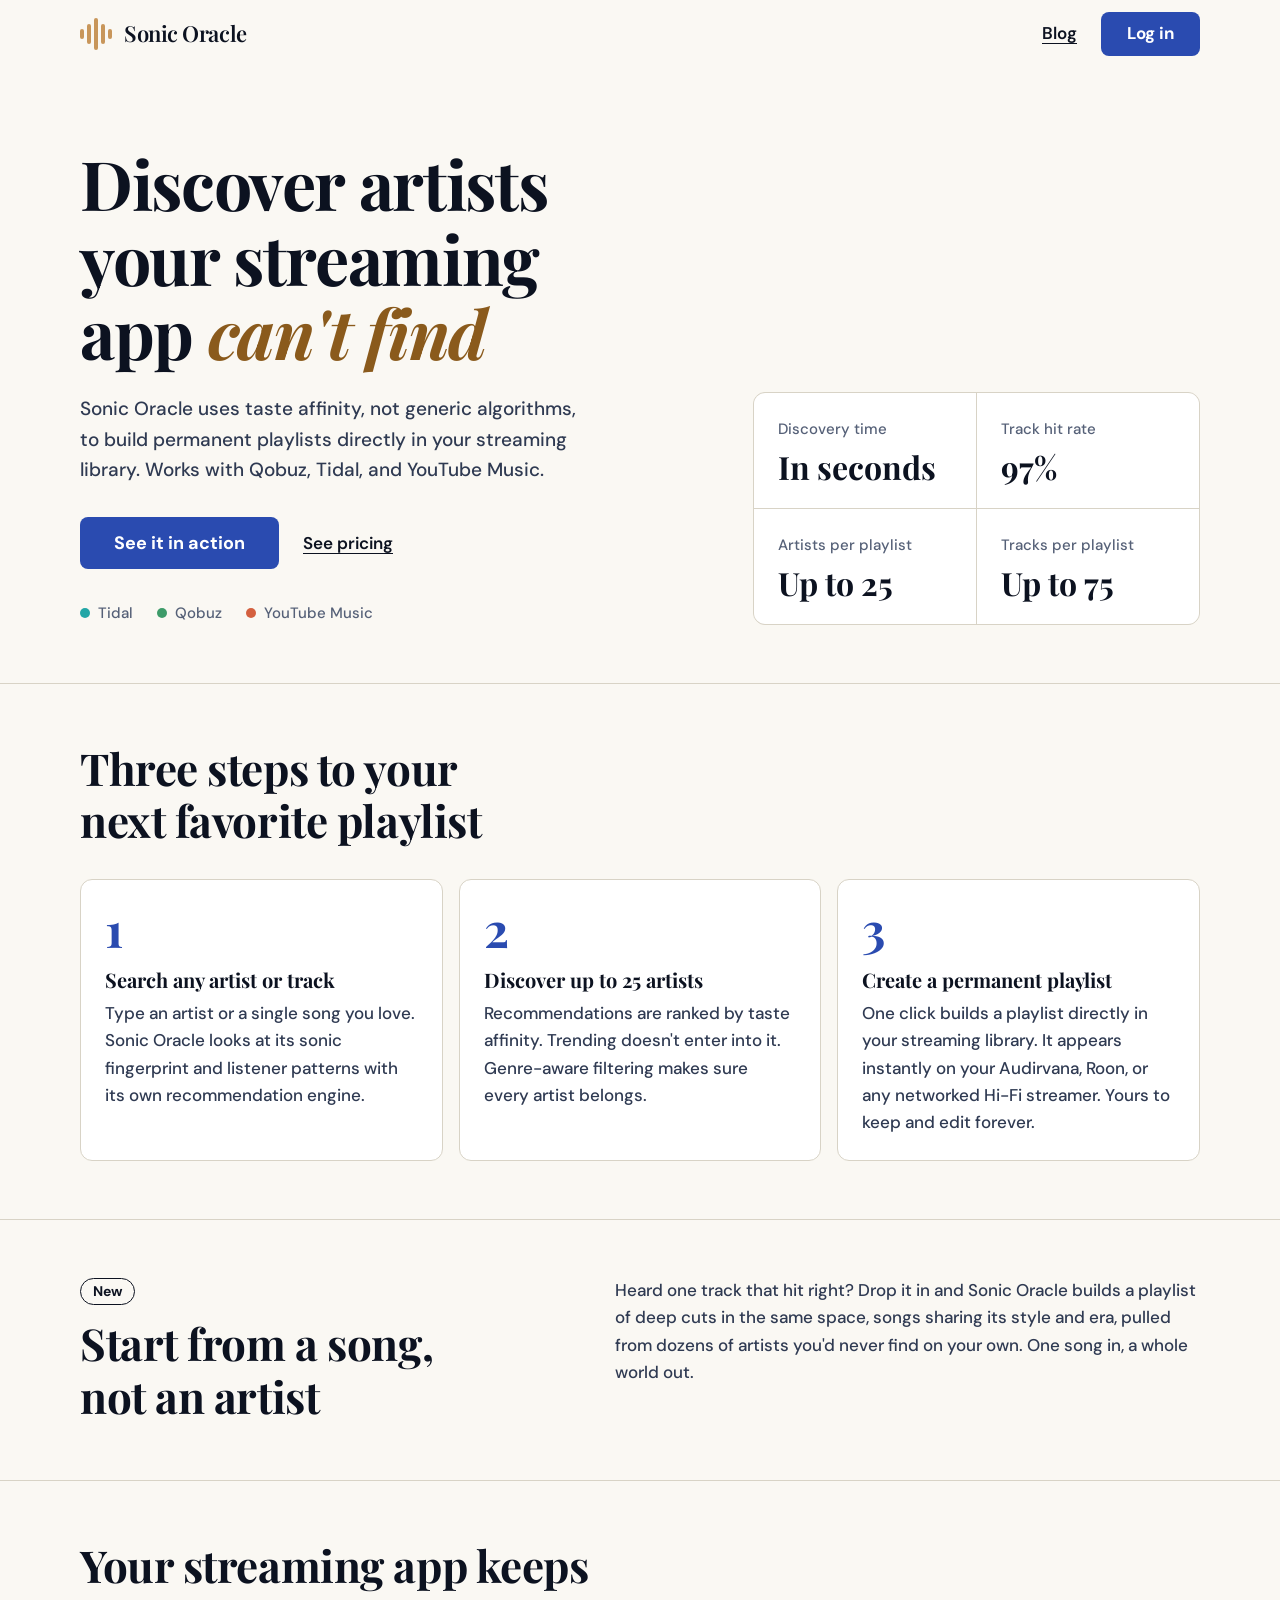
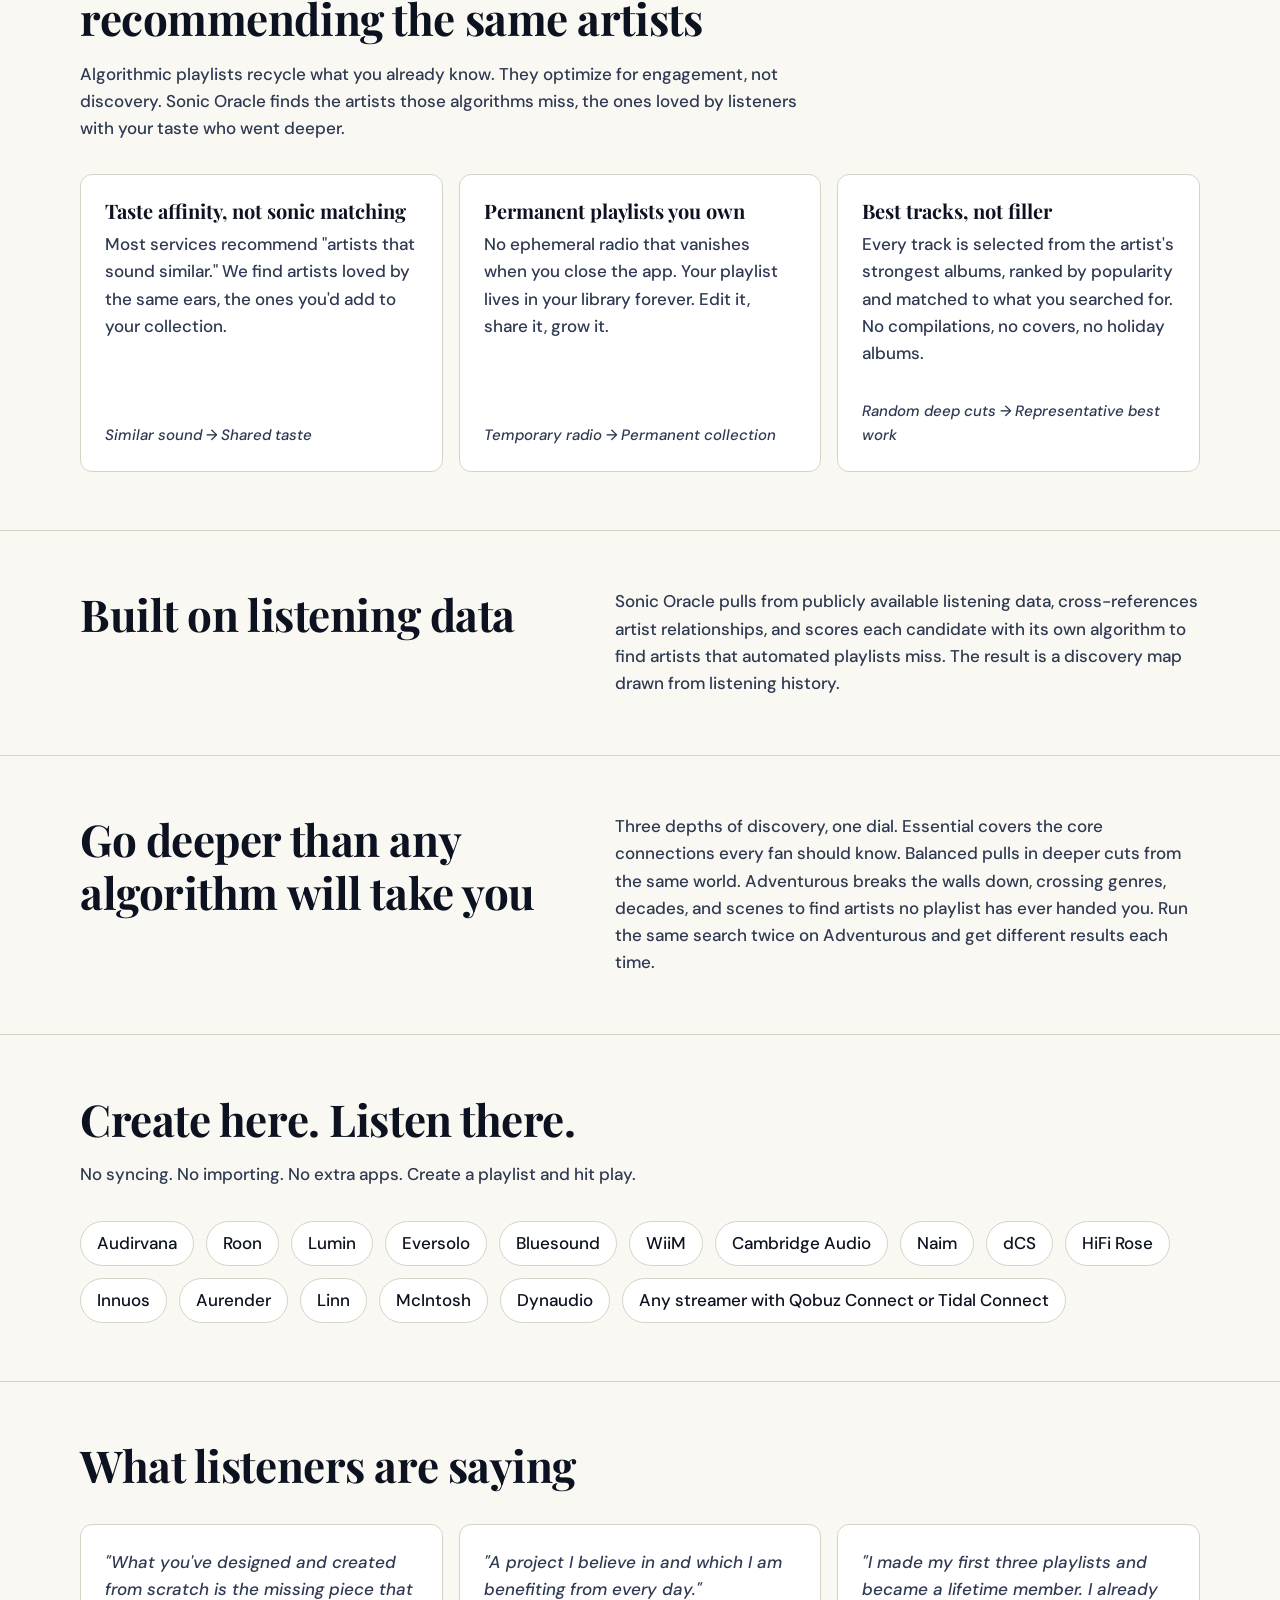
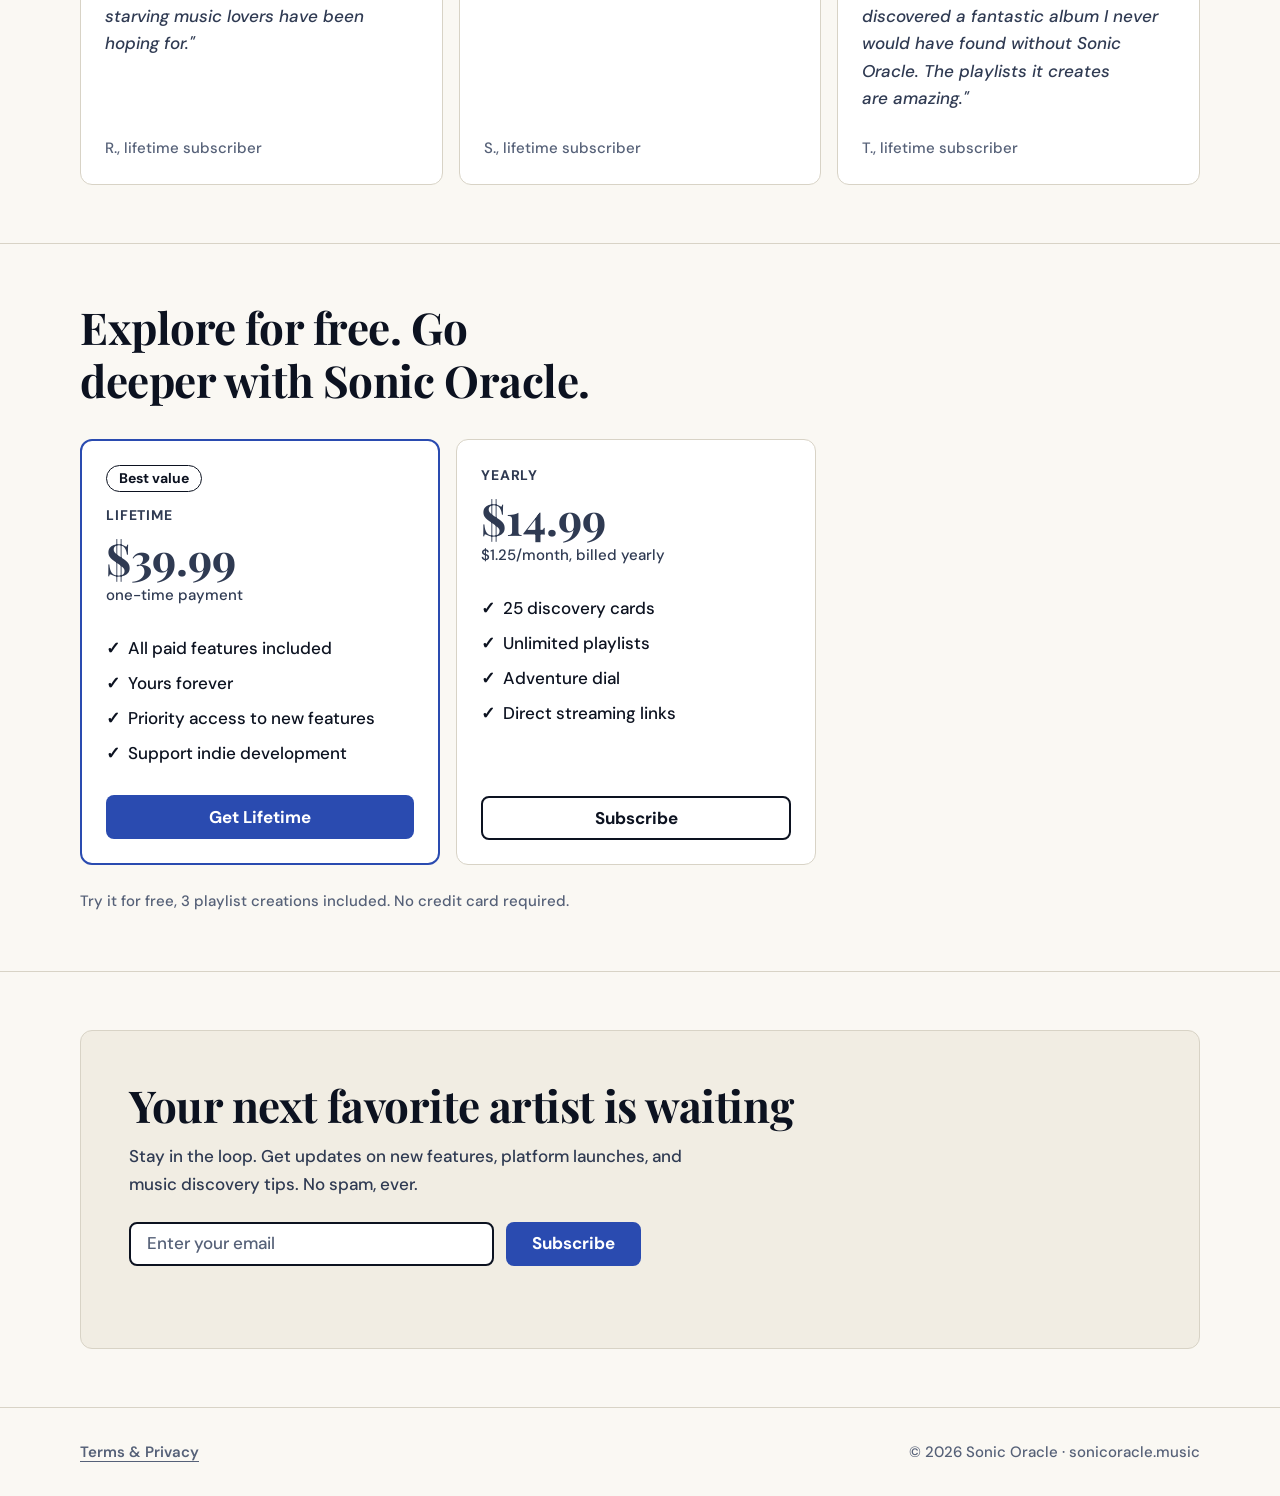
==== commit 47f570fd: "v0.5: hero stats show the label first, value second Same page as v0 with one change. The four stats " ====
--- a/index.html
+++ b/index.html
@@ -3,307 +3,863 @@
 <head>
 <meta charset="UTF-8">
 <meta name="viewport" content="width=device-width, initial-scale=1.0">
-<title>Sonic Oracle homepage concepts: all versions</title>
-<meta name="description" content="Every version of the Sonic Oracle homepage concept, plus the live site before and after a cleanup pass, with screenshots, short notes, and live links.">
-<meta name="robots" content="noindex">
-<link rel="icon" type="image/png" href="favicon.png">
-<link rel="apple-touch-icon" href="favicon.png">
+<meta name="description" content="Sonic Oracle discovers artists your streaming app can't find. Permanent playlists for Qobuz, Tidal, and YouTube Music, built from taste affinity instead of generic algorithms.">
+<meta name="theme-color" content="#faf8f3">
+<link rel="manifest" href="/manifest.json">
+<link rel="icon" type="image/png" href="/icon-512.png">
+<link rel="apple-touch-icon" href="/icon-512.png">
+<meta property="og:title" content="Sonic Oracle: Music Discovery Engine">
+<meta property="og:description" content="Discover artists your streaming app can't find. Permanent playlists built by taste affinity for Qobuz, Tidal, and YouTube Music.">
+<meta property="og:type" content="website">
+<meta property="og:url" content="https://sonicoracle.music">
+<meta property="og:image" content="https://sonicoracle.music/og-image.png">
+<meta property="og:image:width" content="1200">
+<meta property="og:image:height" content="630">
+<title>Sonic Oracle, Music Discovery for Audiophiles</title>
 <link rel="preconnect" href="https://fonts.googleapis.com">
 <link rel="preconnect" href="https://fonts.gstatic.com" crossorigin>
-<link href="https://fonts.googleapis.com/css2?family=Playfair+Display:wght@600;700&family=DM+Sans:wght@500;700&display=swap" rel="stylesheet">
-<link rel="stylesheet" href="assets/gallery.css">
+<link href="https://fonts.googleapis.com/css2?family=Playfair+Display:ital,wght@0,600;0,700;1,600&family=DM+Sans:wght@400;500;600;700&display=swap" rel="stylesheet">
+<script>document.documentElement.classList.add('js');</script>
+<style>
+/* ── TOKENS ─────────────────────────────────────────────
+   Every color, size, and space in the page comes from here. */
+:root {
+  /* Color. Light surfaces, the site's navy as ink, blue for actions, gold
+     kept sparse (logo bars and one headline accent). Text pairs measured
+     at 5.3:1 or better; gold is decoration only except --gold-ink. */
+  --bg: #faf8f3;
+  --bg-alt: #f1ede3;
+  --surface: #ffffff;
+  --line: #d8d3c6;
+  --ink: #0c1220;
+  --ink-2: #2f3a52;
+  --muted: #566178;
+  --accent: #2a4bb0;
+  --accent-hover: #1f3a8f;
+  --accent-ink: #ffffff;
+  --gold: #c8965a;
+  --gold-ink: #8a5a1c;
+  --focus: #2a4bb0;
+  --dot-tidal: #23a6a6;
+  --dot-qobuz: #3d9b69;
+  --dot-ytm: #d4603f;
+
+  /* Type */
+  --serif: "Playfair Display", Georgia, serif;
+  --sans: "DM Sans", -apple-system, BlinkMacSystemFont, "Segoe UI", sans-serif;
+  --fs-body: 1.0625rem;
+  --fs-small: 0.9375rem;
+  --fs-label: 0.875rem;
+  --fs-h1: clamp(2.5rem, 1.5rem + 4.4vw, 4.25rem);
+  --fs-h2: clamp(1.9rem, 1.4rem + 2vw, 2.75rem);
+  --fs-h3: 1.25rem;
+  --fs-stat: clamp(1.5rem, 1rem + 1.5vw, 2rem);
+  --leading-tight: 1.1;
+  --leading-snug: 1.2;
+  --leading-body: 1.6;
+
+  /* Space (4px base) */
+  --s1: 0.25rem;
+  --s2: 0.5rem;
+  --s3: 0.75rem;
+  --s4: 1rem;
+  --s5: 1.5rem;
+  --s6: 2rem;
+  --s7: 3rem;
+  --s8: 4rem;
+  --section-y: clamp(2.25rem, 4.5vw, 4rem);
+  --gutter: clamp(1.25rem, 5vw, 2.5rem);
+  --max: 70rem;
+
+  /* Shape */
+  --radius: 0.5rem;
+  --radius-lg: 0.75rem;
+}
+
+/* ── BASE ───────────────────────────────────────────── */
+*, *::before, *::after { box-sizing: border-box; }
+* { margin: 0; }
+
+@media (prefers-reduced-motion: no-preference) {
+  html { scroll-behavior: smooth; }
+}
+
+body {
+  background: var(--bg);
+  color: var(--ink);
+  font-family: var(--sans);
+  font-size: var(--fs-body);
+  font-weight: 500;
+  line-height: var(--leading-body);
+  -webkit-font-smoothing: antialiased;
+}
+
+[id] { scroll-margin-top: 5rem; }
+
+a { color: inherit; }
+
+:focus-visible {
+  outline: 3px solid var(--focus);
+  outline-offset: 3px;
+}
+
+.visually-hidden {
+  position: absolute;
+  width: 1px;
+  height: 1px;
+  overflow: hidden;
+  clip: rect(0 0 0 0);
+  white-space: nowrap;
+}
+
+.skip {
+  position: absolute;
+  left: var(--s4);
+  top: -4rem;
+  z-index: 100;
+  padding: var(--s3) var(--s4);
+  background: var(--accent);
+  color: var(--accent-ink);
+  border-radius: var(--radius);
+}
+.skip:focus { top: var(--s3); }
+
+.wrap {
+  width: min(100% - 2 * var(--gutter), var(--max));
+  margin-inline: auto;
+}
+
+h1, h2, h3 { font-family: var(--serif); }
+
+h2 {
+  font-size: var(--fs-h2);
+  font-weight: 700;
+  line-height: var(--leading-snug);
+  letter-spacing: -0.01em;
+  text-wrap: balance;
+}
+
+h3 {
+  font-size: var(--fs-h3);
+  font-weight: 700;
+  line-height: var(--leading-snug);
+}
+
+/* ── LAYOUT ─────────────────────────────────────────── */
+main > section { padding-block: var(--section-y); }
+main > section + section { border-top: 1px solid var(--line); }
+
+.section-head { max-width: 46rem; margin-bottom: var(--s6); }
+.section-head h2 { margin-bottom: var(--s4); }
+.section-head p { color: var(--ink-2); }
+
+.split {
+  display: grid;
+  gap: var(--s4) var(--s7);
+}
+@media (min-width: 56rem) {
+  .split { grid-template-columns: minmax(0, 5fr) minmax(0, 6fr); align-items: start; }
+}
+.split p { color: var(--ink-2); }
+
+.grid {
+  display: grid;
+  gap: var(--s4);
+  grid-template-columns: repeat(auto-fit, minmax(min(100%, 17rem), 1fr));
+  list-style: none;
+  padding: 0;
+}
+
+.card {
+  background: var(--surface);
+  border: 1px solid var(--line);
+  border-radius: var(--radius-lg);
+  padding: var(--s5);
+}
+.card p { color: var(--ink-2); }
+
+/* ── BUTTONS AND LINKS ──────────────────────────────── */
+.btn {
+  display: inline-flex;
+  align-items: center;
+  justify-content: center;
+  min-height: 2.75rem;
+  padding: 0 var(--s5);
+  border: 2px solid transparent;
+  border-radius: var(--radius);
+  font: inherit;
+  font-weight: 700;
+  text-decoration: none;
+  cursor: pointer;
+}
+.btn-primary { background: var(--accent); color: var(--accent-ink); }
+.btn-primary:hover { background: var(--accent-hover); }
+.btn-secondary { border-color: var(--ink); color: var(--ink); background: transparent; }
+.btn-secondary:hover { background: var(--ink); color: var(--bg); }
+.btn-large { min-height: 3.25rem; padding: 0 var(--s6); font-size: 1.125rem; }
+
+.link {
+  font-weight: 600;
+  text-underline-offset: 0.25em;
+}
+.link:hover { text-decoration-thickness: 2px; }
+
+/* ── HEADER ─────────────────────────────────────────── */
+.site-header {
+  position: sticky;
+  top: 0;
+  z-index: 50;
+  background: var(--bg);
+  border-bottom: 1px solid transparent;
+}
+.site-header.is-scrolled { border-bottom-color: var(--line); }
+
+.header-inner {
+  display: flex;
+  align-items: center;
+  justify-content: space-between;
+  gap: var(--s4);
+  min-height: 4.25rem;
+}
+
+.logo {
+  display: inline-flex;
+  align-items: center;
+  gap: var(--s3);
+  text-decoration: none;
+}
+.logo-bars {
+  display: inline-flex;
+  align-items: center;
+  gap: 3px;
+  height: 2rem;
+}
+.logo-bar {
+  display: block;
+  width: 4px;
+  border-radius: 2px;
+  background: var(--gold);
+}
+.logo-bar:nth-child(1), .logo-bar:nth-child(5) { height: 10px; }
+.logo-bar:nth-child(2), .logo-bar:nth-child(4) { height: 20px; }
+.logo-bar:nth-child(3) { height: 32px; }
+.logo-text {
+  font-family: var(--serif);
+  font-size: 1.375rem;
+  font-weight: 600;
+  letter-spacing: -0.02em;
+  white-space: nowrap;
+}
+.logo-text .rest {
+  display: inline-block;
+  overflow: hidden;
+  vertical-align: bottom;
+}
+
+.header-nav {
+  display: flex;
+  align-items: center;
+  gap: var(--s5);
+}
+@media (max-width: 22.5rem) {
+  .header-inner { gap: var(--s3); }
+  .logo { gap: var(--s2); }
+  .logo-text { font-size: 1.0625rem; }
+  .header-nav { gap: var(--s3); }
+  .header-nav .btn { padding: 0 var(--s4); }
+}
+
+/* ── HERO ───────────────────────────────────────────── */
+.hero { padding-top: clamp(2rem, 6vw, 5rem); }
+
+.hero-grid {
+  display: grid;
+  gap: var(--s7);
+  align-items: end;
+}
+@media (min-width: 60rem) {
+  .hero-grid { grid-template-columns: minmax(0, 7fr) minmax(0, 5fr); }
+}
+
+.hero h1 {
+  font-size: var(--fs-h1);
+  font-weight: 700;
+  line-height: var(--leading-tight);
+  letter-spacing: -0.02em;
+  text-wrap: balance;
+  margin-bottom: var(--s5);
+}
+.hero h1 em { font-style: italic; color: var(--gold-ink); }
+
+.hero-sub {
+  max-width: 34rem;
+  color: var(--ink-2);
+  font-size: 1.1875rem;
+  margin-bottom: var(--s6);
+}
+
+.hero-actions {
+  display: flex;
+  flex-wrap: wrap;
+  align-items: center;
+  gap: var(--s4) var(--s5);
+  margin-bottom: var(--s6);
+}
+
+.platforms {
+  display: flex;
+  flex-wrap: wrap;
+  align-items: center;
+  gap: var(--s2) var(--s5);
+  list-style: none;
+  padding: 0;
+  font-size: var(--fs-small);
+  color: var(--muted);
+}
+.platforms li { display: inline-flex; align-items: center; gap: var(--s2); }
+.dot { width: 0.625rem; height: 0.625rem; border-radius: 50%; background: var(--muted); }
+.dot-tidal { background: var(--dot-tidal); }
+.dot-qobuz { background: var(--dot-qobuz); }
+.dot-ytm { background: var(--dot-ytm); }
+
+.stats {
+  display: grid;
+  grid-template-columns: 1fr 1fr;
+  gap: 1px;
+  background: var(--line);
+  border: 1px solid var(--line);
+  border-radius: var(--radius-lg);
+  overflow: hidden;
+}
+/* v0.5: label first, value second ("Discovery time", then "In seconds").
+   The value is pinned to the bottom so values line up across a row even
+   when a label wraps on narrow screens. */
+.stat {
+  display: flex;
+  flex-direction: column;
+  gap: var(--s2);
+  background: var(--surface);
+  padding: var(--s4);
+}
+.stat dd { margin-top: auto; }
+@media (min-width: 40rem) {
+  .stat { padding: var(--s5); }
+}
+.stat dd {
+  font-family: var(--serif);
+  font-size: var(--fs-stat);
+  font-weight: 700;
+  line-height: var(--leading-tight);
+}
+.stat dt {
+  font-size: var(--fs-small);
+  color: var(--muted);
+}
+
+/* ── HOW IT WORKS ───────────────────────────────────── */
+.step-num {
+  display: block;
+  font-family: var(--serif);
+  font-size: 3rem;
+  font-weight: 700;
+  line-height: 1;
+  color: var(--accent);
+  margin-bottom: var(--s4);
+}
+.steps h3 { margin-bottom: var(--s2); }
+
+/* ── TAGS, DIFFERENCES ──────────────────────────────── */
+.tag {
+  display: inline-block;
+  margin-bottom: var(--s3);
+  padding: 0.125rem var(--s3);
+  border: 1px solid var(--ink);
+  border-radius: 999px;
+  font-size: var(--fs-label);
+  font-weight: 700;
+  line-height: 1.5;
+}
+
+.diff-card { display: flex; flex-direction: column; }
+.diff-card h3 { margin-bottom: var(--s2); }
+.diff-vs {
+  margin-top: auto;
+  padding-top: var(--s4);
+  font-size: var(--fs-small);
+  font-style: italic;
+  color: var(--muted);
+}
+.diff-card p:not(.diff-vs) { margin-bottom: var(--s4); }
+
+/* ── CHIPS ──────────────────────────────────────────── */
+.chips {
+  display: flex;
+  flex-wrap: wrap;
+  gap: var(--s3);
+  list-style: none;
+  padding: 0;
+  margin-top: var(--s5);
+}
+.chips li {
+  padding: var(--s2) var(--s4);
+  border: 1px solid var(--line);
+  border-radius: 999px;
+  background: var(--surface);
+}
+
+/* ── TESTIMONIALS ───────────────────────────────────── */
+.quote { display: flex; flex-direction: column; justify-content: space-between; gap: var(--s5); }
+.quote blockquote { font-style: italic; color: var(--ink-2); }
+.quote figcaption { font-size: var(--fs-small); color: var(--muted); }
+
+/* ── PRICING ────────────────────────────────────────── */
+.pricing-grid {
+  display: grid;
+  gap: var(--s4);
+  grid-template-columns: repeat(auto-fit, minmax(min(100%, 17rem), 1fr));
+  max-width: 46rem;
+}
+.price-card { display: flex; flex-direction: column; }
+.price-card.is-featured { border: 2px solid var(--accent); }
+.price-label {
+  font-size: var(--fs-label);
+  font-weight: 700;
+  letter-spacing: 0.06em;
+  text-transform: uppercase;
+  color: var(--muted);
+  margin-bottom: var(--s2);
+}
+.price-card .tag { align-self: flex-start; }
+.price-amount {
+  font-family: var(--serif);
+  font-size: 2.75rem;
+  font-weight: 700;
+  line-height: var(--leading-tight);
+}
+.price-period {
+  font-size: var(--fs-small);
+  color: var(--muted);
+  margin-bottom: var(--s5);
+}
+.price-features {
+  list-style: none;
+  padding: 0;
+  margin-bottom: var(--s5);
+}
+.price-features li {
+  display: flex;
+  gap: var(--s2);
+  padding-block: var(--s1);
+}
+.price-features li::before { content: "\2713"; font-weight: 700; }
+.price-card .btn { margin-top: auto; }
+.pricing-note { margin-top: var(--s5); color: var(--muted); font-size: var(--fs-small); }
+
+/* ── SIGNUP ─────────────────────────────────────────── */
+.signup-box {
+  background: var(--bg-alt);
+  border: 1px solid var(--line);
+  border-radius: var(--radius-lg);
+  padding: clamp(var(--s5), 5vw, var(--s7));
+}
+.signup-box h2 { margin-bottom: var(--s3); }
+.signup-box > p { max-width: 36rem; color: var(--ink-2); margin-bottom: var(--s5); }
+
+.signup { display: flex; flex-wrap: wrap; gap: var(--s3); max-width: 32rem; }
+.signup input {
+  flex: 1 1 14rem;
+  min-height: 2.75rem;
+  padding: 0 var(--s4);
+  border: 2px solid var(--ink);
+  border-radius: var(--radius);
+  background: var(--surface);
+  color: var(--ink);
+  font: inherit;
+}
+.signup input::placeholder { color: var(--muted); }
+.signup-status { flex-basis: 100%; min-height: 1.5em; font-size: var(--fs-small); color: var(--ink-2); }
+
+/* ── FOOTER ─────────────────────────────────────────── */
+.site-footer {
+  border-top: 1px solid var(--line);
+  padding-block: var(--s6);
+  font-size: var(--fs-small);
+  color: var(--muted);
+}
+.site-footer .wrap {
+  display: flex;
+  flex-wrap: wrap;
+  justify-content: space-between;
+  gap: var(--s3) var(--s5);
+}
+
+/* ── MOTION ─────────────────────────────────────────────
+   Added last, after layout, spacing, and color were settled.
+   Everything here is off when the visitor prefers reduced motion,
+   and the page is fully visible without JavaScript. */
+.btn { transition: background-color 0.15s ease, color 0.15s ease; }
+
+@keyframes wave {
+  0%, 100% { transform: scaleY(0.3); }
+  50% { transform: scaleY(1); }
+}
+
+/* Sections fade up once as they enter, and stay put on the way back up. */
+.js .reveal {
+  opacity: 0;
+  transform: translateY(1.5rem);
+  transition: opacity 0.7s ease, transform 0.7s ease;
+}
+.js .reveal.is-visible {
+  opacity: 1;
+  transform: none;
+}
+
+/* Logo text shrinks from "Sonic Oracle" to "S O" as the page scrolls down,
+   and grows back on the way up. --collapse runs 0 to 1 with scroll position;
+   --w is each hidden run's natural width, measured in script. */
+.logo-text .rest {
+  max-width: calc(var(--w, 4em) * (1 - var(--collapse, 0)));
+  opacity: calc(1 - var(--collapse, 0) * 1.25);
+}
+
+@media (prefers-reduced-motion: no-preference) {
+  .logo-bar { animation: wave 1.3s ease-in-out infinite; }
+  .logo-bar:nth-child(2) { animation-delay: 0.12s; }
+  .logo-bar:nth-child(3) { animation-delay: 0.24s; }
+  .logo-bar:nth-child(4) { animation-delay: 0.36s; }
+  .logo-bar:nth-child(5) { animation-delay: 0.48s; }
+}
+
+@media (prefers-reduced-motion: reduce) {
+  .js .reveal { opacity: 1; transform: none; transition: none; }
+  .logo-text .rest { max-width: none; opacity: 1; }
+}
+</style>
 </head>
 <body>
 
-<header class="page-head">
-  <div class="wrap">
-    <h1>Sonic Oracle homepage concepts</h1>
-    <p>Nine versions of the homepage, oldest to newest, then your live site as it is today next to a cleaned-up version of it. Open any of them live, or skim the full-page screenshots. When you reply, name the version and the specific thing you want carried forward: a font, a section, a color, a line of copy.</p>
-    <p>Short on time? <a href="#v7">Start with v7</a>. It is the latest, and it has a font picker in the top bar. Or <a href="#live-site">jump to the live site, before and after</a>.</p>
+<a class="skip" href="#main">Skip to content</a>
+
+<header class="site-header" id="site-header">
+  <div class="wrap header-inner">
+    <a class="logo" href="/" aria-label="Sonic Oracle home">
+      <span class="logo-bars" aria-hidden="true">
+        <span class="logo-bar"></span>
+        <span class="logo-bar"></span>
+        <span class="logo-bar"></span>
+        <span class="logo-bar"></span>
+        <span class="logo-bar"></span>
+      </span>
+      <span class="logo-text" aria-hidden="true"><span class="word">S<span class="rest">onic</span></span> <span class="word">O<span class="rest">racle</span></span></span>
+    </a>
+    <nav class="header-nav" aria-label="Primary">
+      <a class="link" href="/blog">Blog</a>
+      <a class="btn btn-primary" href="/app">Log in</a>
+    </nav>
   </div>
 </header>
 
-<main>
-  <section class="versions" aria-labelledby="versions-heading">
+<main id="main">
+
+  <section class="hero" aria-labelledby="hero-title">
+    <div class="wrap hero-grid">
+      <div class="hero-copy">
+        <h1 id="hero-title">Discover artists your streaming app <em>can't find</em></h1>
+        <p class="hero-sub">Sonic Oracle uses taste affinity, not generic algorithms, to&nbsp;build permanent playlists directly in your streaming library. Works with Qobuz, Tidal, and YouTube Music.</p>
+        <div class="hero-actions" id="getstarted">
+          <a class="btn btn-primary btn-large" href="https://youtu.be/FEPGcLR35nM" target="_blank" rel="noopener noreferrer">See it in action<span class="visually-hidden"> (opens in a new tab)</span></a>
+          <a class="link" href="#pricing">See pricing</a>
+        </div>
+        <ul class="platforms" aria-label="Works with">
+          <li><span class="dot dot-tidal" aria-hidden="true"></span>Tidal</li>
+          <li><span class="dot dot-qobuz" aria-hidden="true"></span>Qobuz</li>
+          <li><span class="dot dot-ytm" aria-hidden="true"></span>YouTube Music</li>
+        </ul>
+      </div>
+
+      <dl class="stats">
+        <div class="stat"><dt>Discovery time</dt><dd>In seconds</dd></div>
+        <div class="stat"><dt>Track hit rate</dt><dd>97%</dd></div>
+        <div class="stat"><dt>Artists per playlist</dt><dd>Up to 25</dd></div>
+        <div class="stat"><dt>Tracks per playlist</dt><dd>Up to 75</dd></div>
+      </dl>
+    </div>
+  </section>
+
+  <section class="how reveal" id="how" aria-labelledby="how-title">
     <div class="wrap">
-      <h2 id="versions-heading">The versions</h2>
-      <ol class="grid">
-
-        <li>
-          <article class="card" id="v1">
-            <a class="thumb" href="versions/v1/" tabindex="-1" aria-hidden="true">
-              <img src="assets/shots/v1-dark-fold.jpg" width="1440" height="900" loading="lazy" alt="">
-            </a>
-            <div class="card-body">
-              <div class="card-title"><h3>v1</h3><span class="card-date">Sep 9</span></div>
-              <p class="card-tag">First pass, dark</p>
-              <p class="card-note">Dark background, gold accent, Fraunces headings and Inter body text. Hero with a sample playlist card, a comparison against the usual algorithm, three steps, a testimonial, and a closing call to action.</p>
-              <div class="card-links">
-                <a class="btn" href="versions/v1/">Open v1 live</a>
-                <a href="assets/shots/v1-dark-full.jpg">Full-page screenshot</a>
-              </div>
-            </div>
-          </article>
+      <div class="section-head">
+        <h2 id="how-title">Three steps to your next favorite playlist</h2>
+      </div>
+      <ol class="grid steps">
+        <li class="card">
+          <span class="step-num" aria-hidden="true">1</span>
+          <h3>Search any artist or track</h3>
+          <p>Type an artist or a single song you love. Sonic Oracle looks at its sonic fingerprint and listener patterns with its own recommendation engine.</p>
         </li>
-
-        <li>
-          <article class="card" id="v1-5">
-            <a class="thumb" href="versions/v1-5/" tabindex="-1" aria-hidden="true">
-              <img src="assets/shots/v1-5-light-fold.jpg" width="1440" height="900" loading="lazy" alt="">
-            </a>
-            <div class="card-body">
-              <div class="card-title"><h3>v1.5</h3><span class="card-date">Sep 14</span></div>
-              <p class="card-tag">Same layout, light palette</p>
-              <p class="card-note">The v1 layout with the colors flipped to a warm off-white. Nothing else changed, which makes it the cleanest light-versus-dark comparison.</p>
-              <div class="card-links">
-                <a class="btn" href="versions/v1-5/">Open v1.5 live</a>
-                <a href="assets/shots/v1-5-light-full.jpg">Full-page screenshot</a>
-              </div>
-            </div>
-          </article>
+        <li class="card">
+          <span class="step-num" aria-hidden="true">2</span>
+          <h3>Discover up to 25 artists</h3>
+          <p>Recommendations are ranked by taste affinity. Trending doesn't enter into it. Genre-aware filtering makes sure every artist belongs.</p>
         </li>
-
-        <li>
-          <article class="card" id="v2">
-            <a class="thumb" href="versions/v2/" tabindex="-1" aria-hidden="true">
-              <img src="assets/shots/v2-light-fold.jpg" width="1440" height="900" loading="lazy" alt="">
-            </a>
-            <div class="card-body">
-              <div class="card-title"><h3>v2</h3><span class="card-date">Sep 14</span></div>
-              <p class="card-tag">Light and dark toggle</p>
-              <p class="card-note">Adds a toggle that follows the visitor's device setting by default. The gradients and glows are gone from the cards, and the vinyl graphic is a plain outline.</p>
-              <div class="card-links">
-                <a class="btn" href="versions/v2/">Open v2 live</a>
-                <a href="assets/shots/v2-light-full.jpg">Light screenshot</a>
-                <a href="assets/shots/v2-dark-full.jpg">Dark screenshot</a>
-              </div>
-            </div>
-          </article>
+        <li class="card">
+          <span class="step-num" aria-hidden="true">3</span>
+          <h3>Create a permanent playlist</h3>
+          <p>One click builds a playlist directly in your streaming library. It appears instantly on your Audirvana, Roon, or any networked Hi-Fi streamer. Yours to keep and edit forever.</p>
         </li>
-
-        <li>
-          <article class="card" id="v3">
-            <a class="thumb" href="versions/v3/" tabindex="-1" aria-hidden="true">
-              <img src="assets/shots/v3-light-fold.jpg" width="1440" height="900" loading="lazy" alt="">
-            </a>
-            <div class="card-body">
-              <div class="card-title"><h3>v3</h3><span class="card-date">Sep 15</span></div>
-              <p class="card-tag">New copy, new fonts, new section</p>
-              <p class="card-note">Rewrote the copy to cut phrases that sound machine-written. Fonts move to Playfair Display and DM Sans, which match the live app. Adds a "Why Oracle?" section and a second line under the difference heading that fades in as you scroll. The Tidal, Qobuz, and YouTube Music chips are now real links.</p>
-              <div class="card-links">
-                <a class="btn" href="versions/v3/">Open v3 live</a>
-                <a href="assets/shots/v3-light-full.jpg">Light screenshot</a>
-                <a href="assets/shots/v3-dark-full.jpg">Dark screenshot</a>
-              </div>
-            </div>
-          </article>
-        </li>
-
-        <li>
-          <article class="card" id="v4">
-            <a class="thumb" href="versions/v4/" tabindex="-1" aria-hidden="true">
-              <img src="assets/shots/v4-light-fold.jpg" width="1440" height="900" loading="lazy" alt="">
-            </a>
-            <div class="card-body">
-              <div class="card-title"><h3>v4</h3><span class="card-date">Sep 15</span></div>
-              <p class="card-tag">Scroll animation</p>
-              <p class="card-note">Every section fades in once as you scroll down and stays put when you scroll back up. The platform chips carry a faint brand color that goes full strength on hover. Also fixes the alignment of the second difference line.</p>
-              <div class="card-links">
-                <a class="btn" href="versions/v4/">Open v4 live</a>
-                <a href="assets/shots/v4-light-full.jpg">Light screenshot</a>
-                <a href="assets/shots/v4-dark-full.jpg">Dark screenshot</a>
-              </div>
-            </div>
-          </article>
-        </li>
-
-        <li>
-          <article class="card" id="v4-5">
-            <a class="thumb" href="versions/v4-5/" tabindex="-1" aria-hidden="true">
-              <img src="assets/shots/v4-5-light-fold.jpg" width="1440" height="900" loading="lazy" alt="">
-            </a>
-            <div class="card-body">
-              <div class="card-title"><h3>v4.5</h3><span class="card-date">Sep 16</span></div>
-              <p class="card-tag">Light only, bolder type, navy accent</p>
-              <p class="card-note">Dark mode is paused while the light theme gets tuned. Headings and body text are heavier. A navy accent from sonicoracle.music shows up on the step numbers and nav hover. The difference cards are flat, and the page uses the live site's favicon.</p>
-              <div class="card-links">
-                <a class="btn" href="versions/v4-5/">Open v4.5 live</a>
-                <a href="assets/shots/v4-5-light-full.jpg">Full-page screenshot</a>
-              </div>
-            </div>
-          </article>
-        </li>
-
-        <li>
-          <article class="card" id="v5">
-            <a class="thumb" href="versions/v5/" tabindex="-1" aria-hidden="true">
-              <img src="assets/shots/v5-light-fold.jpg" width="1440" height="900" loading="lazy" alt="">
-            </a>
-            <div class="card-body">
-              <div class="card-title"><h3>v5</h3><span class="card-date">Sep 17</span></div>
-              <p class="card-tag">Pricing section</p>
-              <p class="card-note">Adds the pricing section earlier versions lacked: Lifetime at $39.99 one time and Yearly at $14.99, taken from the live site. The Pricing link in the nav now lands on it.</p>
-              <div class="card-links">
-                <a class="btn" href="versions/v5/">Open v5 live</a>
-                <a href="assets/shots/v5-light-full.jpg">Full-page screenshot</a>
-              </div>
-            </div>
-          </article>
-        </li>
-
-        <li>
-          <article class="card" id="v6">
-            <a class="thumb" href="versions/v6/" tabindex="-1" aria-hidden="true">
-              <img src="assets/shots/v6-light-fold.jpg" width="1440" height="900" loading="lazy" alt="">
-            </a>
-            <div class="card-body">
-              <div class="card-title"><h3>v6</h3><span class="card-date">Sep 19</span></div>
-              <p class="card-tag">Readability pass</p>
-              <p class="card-note">Body text goes from 16px to 17px. The small uppercase labels above the hero headline and the pricing heading are gone. Heading line spacing is now consistent, which fixes a cramped hero headline and loose section headings.</p>
-              <div class="card-links">
-                <a class="btn" href="versions/v6/">Open v6 live</a>
-                <a href="assets/shots/v6-light-full.jpg">Full-page screenshot</a>
-              </div>
-            </div>
-          </article>
-        </li>
-
-        <li>
-          <article class="card card-latest" id="v7">
-            <a class="thumb" href="versions/v7/" tabindex="-1" aria-hidden="true">
-              <img src="assets/shots/v7-light-fold.jpg" width="1440" height="900" loading="lazy" alt="">
-            </a>
-            <div class="card-body">
-              <div class="card-title"><h3>v7</h3><span class="badge">Latest</span><span class="card-date">Sep 19</span></div>
-              <p class="card-tag">Font picker</p>
-              <p class="card-note">A dropdown in the top bar swaps the heading font live, with eight alternatives to Playfair Display. Your pick is remembered if you refresh. Scheherazade New is an Arabic-first typeface, so its Latin letters look odd here.</p>
-              <div class="card-links">
-                <a class="btn" href="versions/v7/">Open v7 live</a>
-                <a href="assets/shots/v7-light-full.jpg">Full-page screenshot</a>
-              </div>
-            </div>
-          </article>
-        </li>
-
       </ol>
     </div>
   </section>
 
-  <section class="versions" id="live-site" aria-labelledby="live-heading">
+  <section class="reveal" aria-labelledby="song-title">
+    <div class="wrap split">
+      <div>
+        <span class="tag">New</span>
+        <h2 id="song-title">Start from a song, not an artist</h2>
+      </div>
+      <p>Heard one track that hit right? Drop it in and Sonic Oracle builds a playlist of deep cuts in the same space, songs sharing its style and era, pulled from dozens of artists you'd never find on your own. One song in, a whole world out.</p>
+    </div>
+  </section>
+
+  <section class="reveal" aria-labelledby="why-title">
     <div class="wrap">
-      <h2 id="live-heading">Your live site, before and after</h2>
-      <p class="section-intro">The same two pages side by side. Open them on your phone as well as your computer, since mobile is where most of the changes show.</p>
-      <ol class="grid">
-
-        <li>
-          <article class="card" id="live-today">
-            <a class="thumb" href="versions/live-today/" tabindex="-1" aria-hidden="true">
-              <img src="assets/shots/live-before-fold.jpg" width="1440" height="900" loading="lazy" alt="">
-            </a>
-            <div class="card-body">
-              <div class="card-title"><h3>Live site today</h3><span class="card-date">Saved Oct 1</span></div>
-              <p class="card-tag">Your page as it is now</p>
-              <p class="card-note">A saved copy of sonicoracle.music, unchanged. Dark navy and gold, centered text, and small type on mobile.</p>
-              <div class="card-links">
-                <a class="btn" href="versions/live-today/">Open today's site</a>
-                <a href="assets/shots/live-before-desktop-full.jpg">Desktop screenshot</a>
-                <a href="assets/shots/live-before-mobile-full.jpg">Mobile screenshot</a>
-              </div>
-            </div>
-          </article>
-        </li>
-
-        <li>
-          <article class="card" id="live-cleanup">
-            <a class="thumb" href="versions/live-cleanup/" tabindex="-1" aria-hidden="true">
-              <img src="assets/shots/live-cleanup-fold.jpg" width="1440" height="900" loading="lazy" alt="">
-            </a>
-            <div class="card-body">
-              <div class="card-title"><h3>Live site, cleaned up</h3><span class="card-date">Oct 2</span></div>
-              <p class="card-tag">Same page, reworked</p>
-              <p class="card-note">Same sections and the same claims, with a few phrases reworded. The layout is left-aligned with larger type, even spacing, and side margins that hold on mobile. The header and the top of the page each have one clear main button. Light background, blue accent, gold kept sparse. The logo shrinks to "S&nbsp;O" as you scroll.</p>
-              <div class="card-links">
-                <a class="btn" href="versions/live-cleanup/">Open cleaned-up site</a>
-                <a href="assets/shots/live-cleanup-desktop-full.jpg">Desktop screenshot</a>
-                <a href="assets/shots/live-cleanup-mobile-full.jpg">Mobile screenshot</a>
-              </div>
-            </div>
-          </article>
-        </li>
-
-      </ol>
-      <p class="table-note">Log in, Blog, and the pricing buttons go to the real site. The email signup box only works on sonicoracle.music itself.</p>
-    </div>
-  </section>
-
-  <section class="compare" aria-labelledby="compare-heading">
+      <div class="section-head">
+        <h2 id="why-title">Your streaming app keeps recommending the same artists</h2>
+        <p>Algorithmic playlists recycle what you already know. They optimize for engagement, not discovery. Sonic Oracle finds the artists those algorithms miss, the ones loved by listeners with your taste who went deeper.</p>
+      </div>
+      <div class="grid">
+        <article class="card diff-card">
+          <h3>Taste affinity, not sonic matching</h3>
+          <p>Most services recommend "artists that sound similar." We find artists loved by the same ears, the ones you'd add to your collection.</p>
+          <p class="diff-vs">Similar sound → Shared taste</p>
+        </article>
+        <article class="card diff-card">
+          <h3>Permanent playlists you own</h3>
+          <p>No ephemeral radio that vanishes when you close the app. Your playlist lives in your library forever. Edit it, share it, grow it.</p>
+          <p class="diff-vs">Temporary radio → Permanent collection</p>
+        </article>
+        <article class="card diff-card">
+          <h3>Best tracks, not filler</h3>
+          <p>Every track is selected from the artist's strongest albums, ranked by popularity and matched to what you searched for. No compilations, no covers, no holiday albums.</p>
+          <p class="diff-vs">Random deep cuts → Representative best work</p>
+        </article>
+      </div>
+    </div>
+  </section>
+
+  <section class="reveal" aria-labelledby="data-title">
+    <div class="wrap split">
+      <h2 id="data-title">Built on listening data</h2>
+      <p>Sonic Oracle pulls from publicly available listening data, cross-references artist relationships, and scores each candidate with its own algorithm to find artists that automated playlists miss. The result is a discovery map drawn from listening history.</p>
+    </div>
+  </section>
+
+  <section class="reveal" aria-labelledby="dial-title">
+    <div class="wrap split">
+      <h2 id="dial-title">Go deeper than any algorithm will take you</h2>
+      <p>Three depths of discovery, one dial. Essential covers the core connections every fan should know. Balanced pulls in deeper cuts from the same world. Adventurous breaks the walls down, crossing genres, decades, and scenes to find artists no playlist has ever handed you. Run the same search twice on Adventurous and get different results each time.</p>
+    </div>
+  </section>
+
+  <section class="reveal" aria-labelledby="setup-title">
     <div class="wrap">
-      <h2 id="compare-heading">What each homepage version has</h2>
-      <p class="compare-intro">Use this to find where a given idea first appeared.</p>
-      <div class="table-scroll" role="region" aria-label="Feature comparison across versions" tabindex="0">
-        <table>
-          <thead>
-            <tr>
-              <th scope="col"><span class="visually-hidden">Feature</span></th>
-              <th scope="col">v1</th>
-              <th scope="col">v1.5</th>
-              <th scope="col">v2</th>
-              <th scope="col">v3</th>
-              <th scope="col">v4</th>
-              <th scope="col">v4.5</th>
-              <th scope="col">v5</th>
-              <th scope="col">v6</th>
-              <th scope="col">v7</th>
-            </tr>
-          </thead>
-          <tbody>
-            <tr>
-              <th scope="row">Dark theme</th>
-              <td class="yes">Only</td><td class="no">No</td><td class="yes">Toggle</td><td class="yes">Toggle</td><td class="yes">Toggle</td><td class="no">Paused</td><td class="no">Paused</td><td class="no">Paused</td><td class="no">Paused</td>
-            </tr>
-            <tr>
-              <th scope="row">Heading font</th>
-              <td>Fraunces</td><td>Fraunces</td><td>Fraunces</td><td>Playfair</td><td>Playfair</td><td>Playfair</td><td>Playfair</td><td>Playfair</td><td>Playfair, with picker</td>
-            </tr>
-            <tr>
-              <th scope="row">Glows and gradients removed</th>
-              <td class="no">No</td><td class="no">No</td><td class="yes">Yes</td><td class="yes">Yes</td><td class="yes">Yes</td><td class="yes">Yes</td><td class="yes">Yes</td><td class="yes">Yes</td><td class="yes">Yes</td>
-            </tr>
-            <tr>
-              <th scope="row">Rewritten copy</th>
-              <td class="no">No</td><td class="no">No</td><td class="no">No</td><td class="yes">Yes</td><td class="yes">Yes</td><td class="yes">Yes</td><td class="yes">Yes</td><td class="yes">Yes</td><td class="yes">Yes</td>
-            </tr>
-            <tr>
-              <th scope="row">"Why Oracle?" section</th>
-              <td class="no">No</td><td class="no">No</td><td class="no">No</td><td class="yes">Yes</td><td class="yes">Yes</td><td class="yes">Yes</td><td class="yes">Yes</td><td class="yes">Yes</td><td class="yes">Yes</td>
-            </tr>
-            <tr>
-              <th scope="row">Scroll fade-in</th>
-              <td class="no">No</td><td class="no">No</td><td class="no">No</td><td class="no">One line</td><td class="yes">All sections</td><td class="yes">All sections</td><td class="yes">All sections</td><td class="yes">All sections</td><td class="yes">All sections</td>
-            </tr>
-            <tr>
-              <th scope="row">Navy accent and favicon</th>
-              <td class="no">No</td><td class="no">No</td><td class="no">No</td><td class="no">No</td><td class="no">No</td><td class="yes">Yes</td><td class="yes">Yes</td><td class="yes">Yes</td><td class="yes">Yes</td>
-            </tr>
-            <tr>
-              <th scope="row">Pricing section</th>
-              <td class="no">No</td><td class="no">No</td><td class="no">No</td><td class="no">No</td><td class="no">No</td><td class="no">No</td><td class="yes">Yes</td><td class="yes">Yes</td><td class="yes">Yes</td>
-            </tr>
-            <tr>
-              <th scope="row">Small label above headlines</th>
-              <td class="yes">Yes</td><td class="yes">Yes</td><td class="yes">Yes</td><td class="yes">Yes</td><td class="yes">Yes</td><td class="yes">Yes</td><td class="yes">Yes</td><td class="no">Removed</td><td class="no">Removed</td>
-            </tr>
-            <tr>
-              <th scope="row">17px body text</th>
-              <td class="no">No</td><td class="no">No</td><td class="no">No</td><td class="no">No</td><td class="no">No</td><td class="no">No</td><td class="no">No</td><td class="yes">Yes</td><td class="yes">Yes</td>
-            </tr>
-          </tbody>
-        </table>
-      </div>
-      <p class="table-note">Screenshots are desktop captures at 1440px wide. Open the live versions on your phone to check the mobile layout.</p>
-    </div>
-  </section>
+      <div class="section-head">
+        <h2 id="setup-title">Create here. Listen there.</h2>
+        <p>No syncing. No importing. No extra apps. Create a playlist and hit play.</p>
+      </div>
+      <ul class="chips">
+        <li>Audirvana</li>
+        <li>Roon</li>
+        <li>Lumin</li>
+        <li>Eversolo</li>
+        <li>Bluesound</li>
+        <li>WiiM</li>
+        <li>Cambridge Audio</li>
+        <li>Naim</li>
+        <li>dCS</li>
+        <li>HiFi Rose</li>
+        <li>Innuos</li>
+        <li>Aurender</li>
+        <li>Linn</li>
+        <li>McIntosh</li>
+        <li>Dynaudio</li>
+        <li>Any streamer with Qobuz Connect or Tidal Connect</li>
+      </ul>
+    </div>
+  </section>
+
+  <section class="reveal" aria-labelledby="quotes-title">
+    <div class="wrap">
+      <div class="section-head">
+        <h2 id="quotes-title">What listeners are saying</h2>
+      </div>
+      <div class="grid">
+        <figure class="card quote">
+          <blockquote>"What you've designed and created from scratch is the missing piece that starving music lovers have been hoping&nbsp;for."</blockquote>
+          <figcaption>R., lifetime subscriber</figcaption>
+        </figure>
+        <figure class="card quote">
+          <blockquote>"A project I believe in and which I am benefiting from every&nbsp;day."</blockquote>
+          <figcaption>S., lifetime subscriber</figcaption>
+        </figure>
+        <figure class="card quote">
+          <blockquote>"I made my first three playlists and became a lifetime member. I already discovered a fantastic album I never would have found without Sonic Oracle. The playlists it creates are&nbsp;amazing."</blockquote>
+          <figcaption>T., lifetime subscriber</figcaption>
+        </figure>
+      </div>
+    </div>
+  </section>
+
+  <section class="reveal" id="pricing" aria-labelledby="pricing-title">
+    <div class="wrap">
+      <div class="section-head">
+        <h2 id="pricing-title">Explore for free. Go deeper with Sonic Oracle.</h2>
+      </div>
+      <div class="pricing-grid">
+        <article class="card price-card is-featured">
+          <span class="tag">Best value</span>
+          <p class="price-label">Lifetime</p>
+          <p class="price-amount">$39.99</p>
+          <p class="price-period">one-time payment</p>
+          <ul class="price-features">
+            <li>All paid features included</li>
+            <li>Yours forever</li>
+            <li>Priority access to new features</li>
+            <li>Support indie development</li>
+          </ul>
+          <a class="btn btn-primary" href="/app?upgrade=true&amp;plan=lifetime">Get Lifetime</a>
+        </article>
+        <article class="card price-card">
+          <p class="price-label">Yearly</p>
+          <p class="price-amount">$14.99</p>
+          <p class="price-period">$1.25/month, billed yearly</p>
+          <ul class="price-features">
+            <li>25 discovery cards</li>
+            <li>Unlimited playlists</li>
+            <li>Adventure dial</li>
+            <li>Direct streaming links</li>
+          </ul>
+          <a class="btn btn-secondary" href="/app?upgrade=true&amp;plan=yearly">Subscribe</a>
+        </article>
+      </div>
+      <p class="pricing-note">Try it for free, 3 playlist creations included. No credit card required.</p>
+    </div>
+  </section>
+
+  <section class="reveal" aria-labelledby="signup-title">
+    <div class="wrap">
+      <div class="signup-box">
+        <h2 id="signup-title">Your next favorite artist is waiting</h2>
+        <p>Stay in the loop. Get updates on new features, platform launches, and music discovery tips. No spam, ever.</p>
+        <form class="signup" id="signup" novalidate>
+          <label class="visually-hidden" for="signup-email">Email address</label>
+          <input id="signup-email" name="email" type="email" autocomplete="email" placeholder="Enter your email" required>
+          <button class="btn btn-primary" type="submit" id="signup-btn">Subscribe</button>
+          <p class="signup-status" id="signup-status" role="status" aria-live="polite"></p>
+        </form>
+      </div>
+    </div>
+  </section>
+
 </main>
+
+<footer class="site-footer">
+  <div class="wrap">
+    <a class="link" href="/terms">Terms &amp; Privacy</a>
+    <p>© 2026 Sonic Oracle · sonicoracle.music</p>
+  </div>
+</footer>
+
+<script>
+(function () {
+  // Header gets a bottom rule once the page scrolls.
+  var header = document.getElementById('site-header');
+  function onScroll() { header.classList.toggle('is-scrolled', window.scrollY > 8); }
+  window.addEventListener('scroll', onScroll, { passive: true });
+  onScroll();
+
+  // Scroll reveal: one way, so sections stay visible once shown.
+  var reveals = document.querySelectorAll('.reveal');
+  if ('IntersectionObserver' in window) {
+    var io = new IntersectionObserver(function (entries) {
+      entries.forEach(function (entry) {
+        if (entry.isIntersecting) {
+          entry.target.classList.add('is-visible');
+          io.unobserve(entry.target);
+        }
+      });
+    }, { threshold: 0.08, rootMargin: '0px 0px -40px 0px' });
+    reveals.forEach(function (el) { io.observe(el); });
+  } else {
+    reveals.forEach(function (el) { el.classList.add('is-visible'); });
+  }
+
+  // Logo: "Sonic Oracle" scrubs down to "S O" with scroll position.
+  var logoText = document.querySelector('.logo-text');
+  var rests = logoText.querySelectorAll('.rest');
+  var reduceMotion = window.matchMedia('(prefers-reduced-motion: reduce)');
+  var COLLAPSE_START = 24;   // px scrolled before it starts
+  var COLLAPSE_RANGE = 180;  // px of further scroll to finish
+  var ticking = false;
+
+  function measureLogo() {
+    rests.forEach(function (el) {
+      el.style.maxWidth = 'none';
+      el.style.setProperty('--w', el.getBoundingClientRect().width + 'px');
+      el.style.maxWidth = '';
+    });
+  }
+  function updateLogo() {
+    ticking = false;
+    var p = reduceMotion.matches ? 0 : (window.scrollY - COLLAPSE_START) / COLLAPSE_RANGE;
+    p = Math.min(Math.max(p, 0), 1);
+    logoText.style.setProperty('--collapse', p.toFixed(3));
+  }
+  function requestLogoUpdate() {
+    if (!ticking) { ticking = true; window.requestAnimationFrame(updateLogo); }
+  }
+  window.addEventListener('scroll', requestLogoUpdate, { passive: true });
+  window.addEventListener('resize', measureLogo);
+  reduceMotion.addEventListener('change', updateLogo);
+  measureLogo();
+  updateLogo();
+  if (document.fonts && document.fonts.ready) {
+    document.fonts.ready.then(function () { measureLogo(); updateLogo(); });
+  }
+
+  // Email signup. Posts to /api/waitlist on the production site.
+  var form = document.getElementById('signup');
+  var input = document.getElementById('signup-email');
+  var btn = document.getElementById('signup-btn');
+  var status = document.getElementById('signup-status');
+
+  form.addEventListener('submit', function (e) {
+    e.preventDefault();
+    if (!input.checkValidity()) {
+      status.textContent = 'Please enter a valid email address.';
+      input.focus();
+      return;
+    }
+    btn.disabled = true;
+    status.textContent = '';
+    fetch('/api/waitlist', {
+      method: 'POST',
+      headers: { 'Content-Type': 'application/json' },
+      body: JSON.stringify({ email: input.value.trim() })
+    })
+      .then(function (r) { if (!r.ok) throw new Error('bad response'); return r.json(); })
+      .then(function () {
+        status.textContent = "You're subscribed.";
+        input.value = '';
+      })
+      .catch(function () {
+        status.textContent = 'Something went wrong. Please try again.';
+      })
+      .then(function () { btn.disabled = false; });
+  });
+})();
+</script>
 
 </body>
 </html>
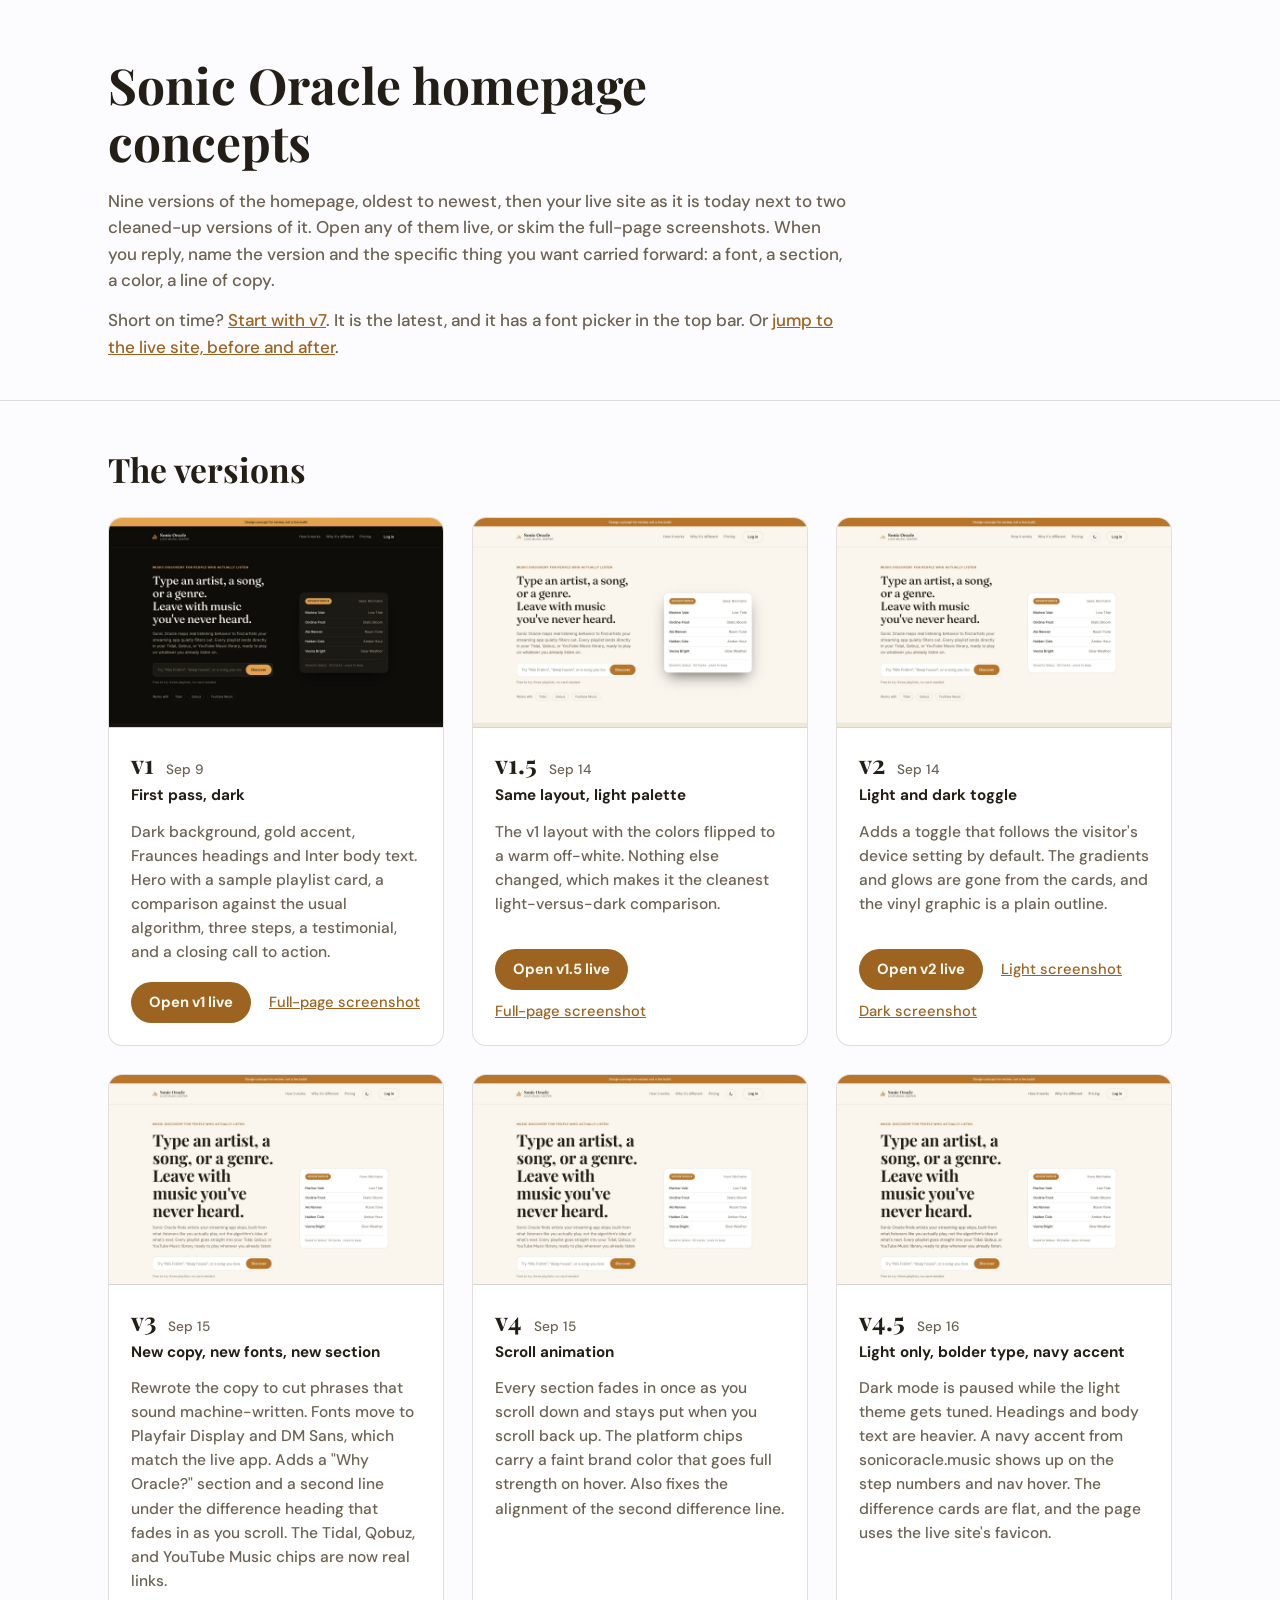
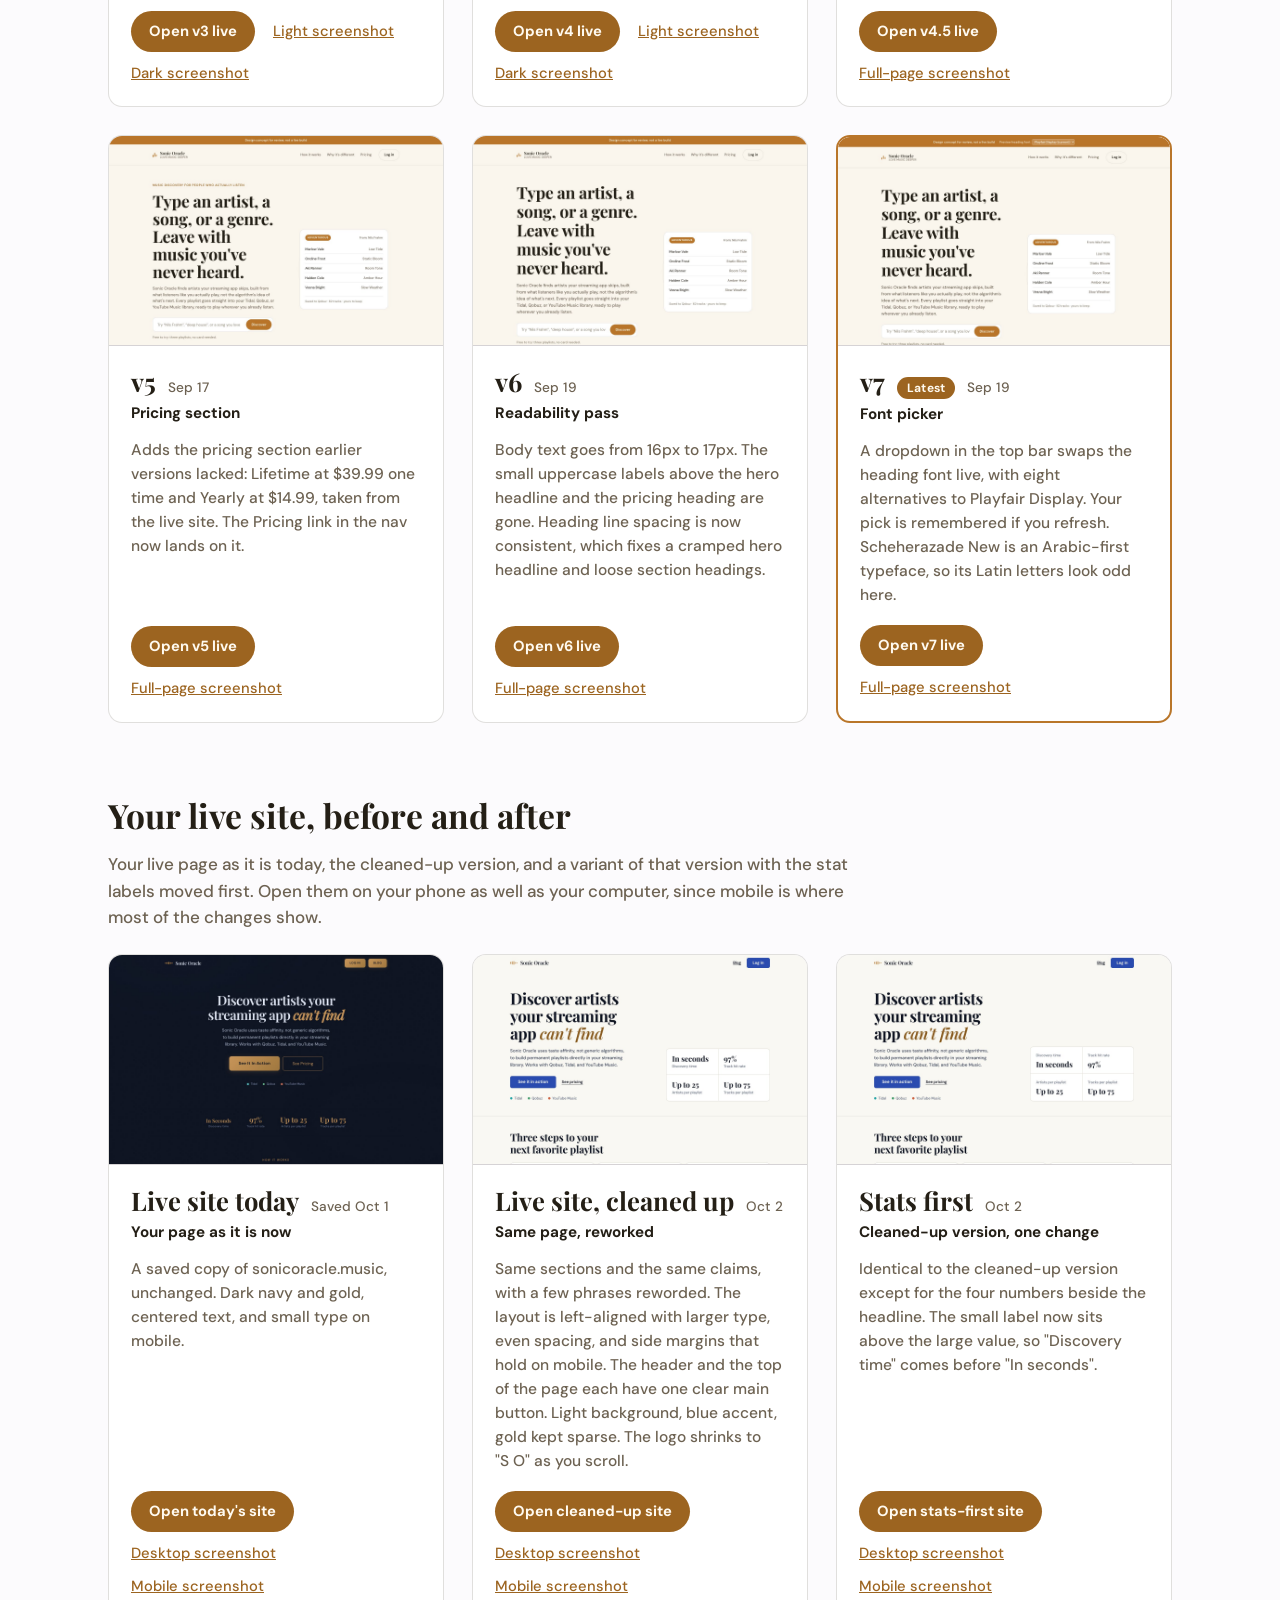
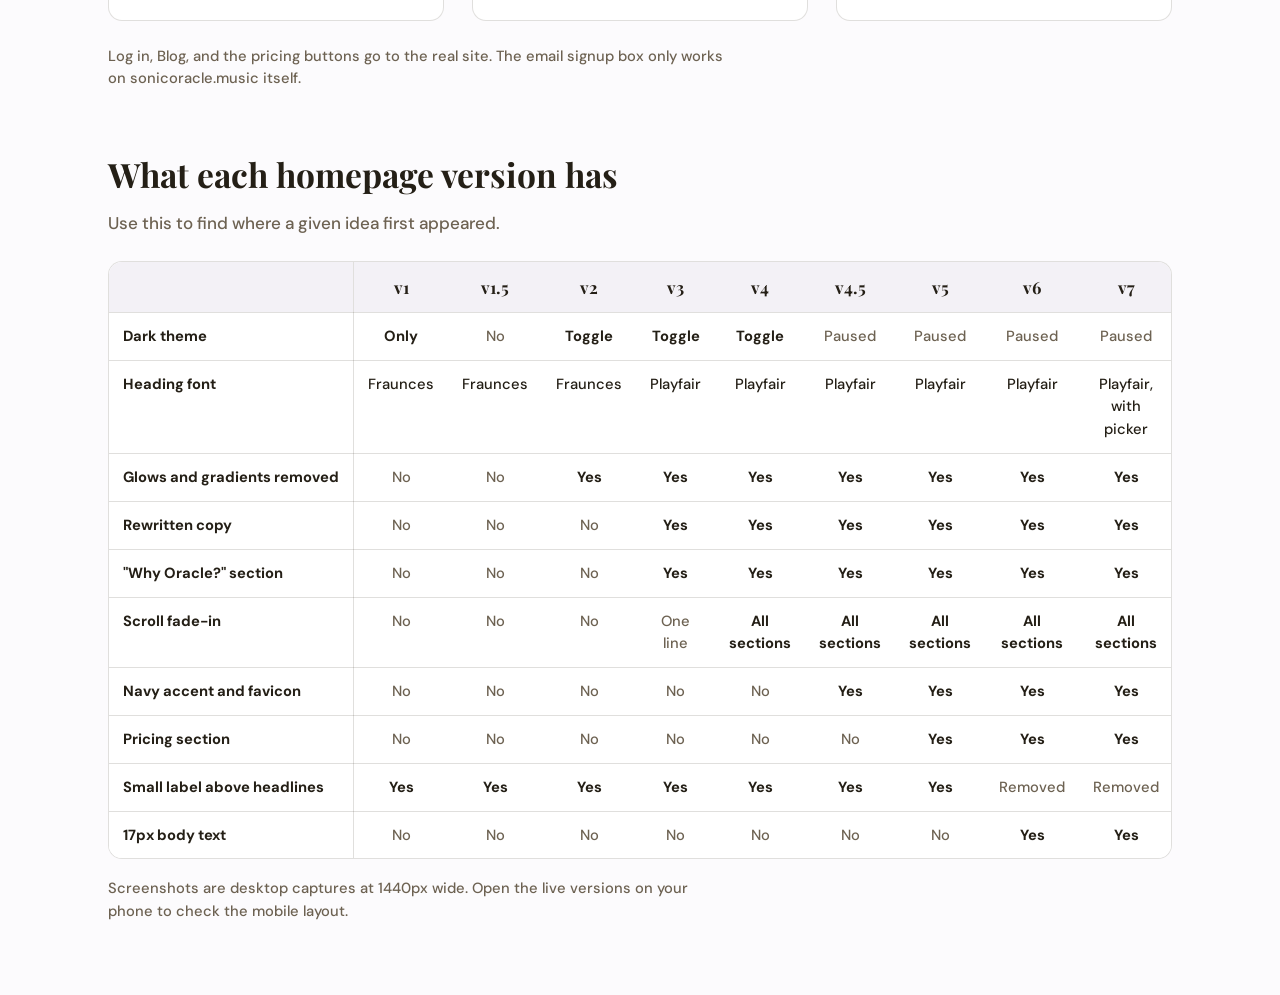
==== commit 97fed74e: "v8: add the stats-first variant to the gallery Third card in the live-site section: the cleaned-up v" ====
--- a/index.html
+++ b/index.html
@@ -3,863 +3,325 @@
 <head>
 <meta charset="UTF-8">
 <meta name="viewport" content="width=device-width, initial-scale=1.0">
-<meta name="description" content="Sonic Oracle discovers artists your streaming app can't find. Permanent playlists for Qobuz, Tidal, and YouTube Music, built from taste affinity instead of generic algorithms.">
-<meta name="theme-color" content="#faf8f3">
-<link rel="manifest" href="/manifest.json">
-<link rel="icon" type="image/png" href="/icon-512.png">
-<link rel="apple-touch-icon" href="/icon-512.png">
-<meta property="og:title" content="Sonic Oracle: Music Discovery Engine">
-<meta property="og:description" content="Discover artists your streaming app can't find. Permanent playlists built by taste affinity for Qobuz, Tidal, and YouTube Music.">
-<meta property="og:type" content="website">
-<meta property="og:url" content="https://sonicoracle.music">
-<meta property="og:image" content="https://sonicoracle.music/og-image.png">
-<meta property="og:image:width" content="1200">
-<meta property="og:image:height" content="630">
-<title>Sonic Oracle, Music Discovery for Audiophiles</title>
+<title>Sonic Oracle homepage concepts: all versions</title>
+<meta name="description" content="Every version of the Sonic Oracle homepage concept, plus the live site before and after a cleanup pass, with screenshots, short notes, and live links.">
+<meta name="robots" content="noindex">
+<link rel="icon" type="image/png" href="favicon.png">
+<link rel="apple-touch-icon" href="favicon.png">
 <link rel="preconnect" href="https://fonts.googleapis.com">
 <link rel="preconnect" href="https://fonts.gstatic.com" crossorigin>
-<link href="https://fonts.googleapis.com/css2?family=Playfair+Display:ital,wght@0,600;0,700;1,600&family=DM+Sans:wght@400;500;600;700&display=swap" rel="stylesheet">
-<script>document.documentElement.classList.add('js');</script>
-<style>
-/* ── TOKENS ─────────────────────────────────────────────
-   Every color, size, and space in the page comes from here. */
-:root {
-  /* Color. Light surfaces, the site's navy as ink, blue for actions, gold
-     kept sparse (logo bars and one headline accent). Text pairs measured
-     at 5.3:1 or better; gold is decoration only except --gold-ink. */
-  --bg: #faf8f3;
-  --bg-alt: #f1ede3;
-  --surface: #ffffff;
-  --line: #d8d3c6;
-  --ink: #0c1220;
-  --ink-2: #2f3a52;
-  --muted: #566178;
-  --accent: #2a4bb0;
-  --accent-hover: #1f3a8f;
-  --accent-ink: #ffffff;
-  --gold: #c8965a;
-  --gold-ink: #8a5a1c;
-  --focus: #2a4bb0;
-  --dot-tidal: #23a6a6;
-  --dot-qobuz: #3d9b69;
-  --dot-ytm: #d4603f;
-
-  /* Type */
-  --serif: "Playfair Display", Georgia, serif;
-  --sans: "DM Sans", -apple-system, BlinkMacSystemFont, "Segoe UI", sans-serif;
-  --fs-body: 1.0625rem;
-  --fs-small: 0.9375rem;
-  --fs-label: 0.875rem;
-  --fs-h1: clamp(2.5rem, 1.5rem + 4.4vw, 4.25rem);
-  --fs-h2: clamp(1.9rem, 1.4rem + 2vw, 2.75rem);
-  --fs-h3: 1.25rem;
-  --fs-stat: clamp(1.5rem, 1rem + 1.5vw, 2rem);
-  --leading-tight: 1.1;
-  --leading-snug: 1.2;
-  --leading-body: 1.6;
-
-  /* Space (4px base) */
-  --s1: 0.25rem;
-  --s2: 0.5rem;
-  --s3: 0.75rem;
-  --s4: 1rem;
-  --s5: 1.5rem;
-  --s6: 2rem;
-  --s7: 3rem;
-  --s8: 4rem;
-  --section-y: clamp(2.25rem, 4.5vw, 4rem);
-  --gutter: clamp(1.25rem, 5vw, 2.5rem);
-  --max: 70rem;
-
-  /* Shape */
-  --radius: 0.5rem;
-  --radius-lg: 0.75rem;
-}
-
-/* ── BASE ───────────────────────────────────────────── */
-*, *::before, *::after { box-sizing: border-box; }
-* { margin: 0; }
-
-@media (prefers-reduced-motion: no-preference) {
-  html { scroll-behavior: smooth; }
-}
-
-body {
-  background: var(--bg);
-  color: var(--ink);
-  font-family: var(--sans);
-  font-size: var(--fs-body);
-  font-weight: 500;
-  line-height: var(--leading-body);
-  -webkit-font-smoothing: antialiased;
-}
-
-[id] { scroll-margin-top: 5rem; }
-
-a { color: inherit; }
-
-:focus-visible {
-  outline: 3px solid var(--focus);
-  outline-offset: 3px;
-}
-
-.visually-hidden {
-  position: absolute;
-  width: 1px;
-  height: 1px;
-  overflow: hidden;
-  clip: rect(0 0 0 0);
-  white-space: nowrap;
-}
-
-.skip {
-  position: absolute;
-  left: var(--s4);
-  top: -4rem;
-  z-index: 100;
-  padding: var(--s3) var(--s4);
-  background: var(--accent);
-  color: var(--accent-ink);
-  border-radius: var(--radius);
-}
-.skip:focus { top: var(--s3); }
-
-.wrap {
-  width: min(100% - 2 * var(--gutter), var(--max));
-  margin-inline: auto;
-}
-
-h1, h2, h3 { font-family: var(--serif); }
-
-h2 {
-  font-size: var(--fs-h2);
-  font-weight: 700;
-  line-height: var(--leading-snug);
-  letter-spacing: -0.01em;
-  text-wrap: balance;
-}
-
-h3 {
-  font-size: var(--fs-h3);
-  font-weight: 700;
-  line-height: var(--leading-snug);
-}
-
-/* ── LAYOUT ─────────────────────────────────────────── */
-main > section { padding-block: var(--section-y); }
-main > section + section { border-top: 1px solid var(--line); }
-
-.section-head { max-width: 46rem; margin-bottom: var(--s6); }
-.section-head h2 { margin-bottom: var(--s4); }
-.section-head p { color: var(--ink-2); }
-
-.split {
-  display: grid;
-  gap: var(--s4) var(--s7);
-}
-@media (min-width: 56rem) {
-  .split { grid-template-columns: minmax(0, 5fr) minmax(0, 6fr); align-items: start; }
-}
-.split p { color: var(--ink-2); }
-
-.grid {
-  display: grid;
-  gap: var(--s4);
-  grid-template-columns: repeat(auto-fit, minmax(min(100%, 17rem), 1fr));
-  list-style: none;
-  padding: 0;
-}
-
-.card {
-  background: var(--surface);
-  border: 1px solid var(--line);
-  border-radius: var(--radius-lg);
-  padding: var(--s5);
-}
-.card p { color: var(--ink-2); }
-
-/* ── BUTTONS AND LINKS ──────────────────────────────── */
-.btn {
-  display: inline-flex;
-  align-items: center;
-  justify-content: center;
-  min-height: 2.75rem;
-  padding: 0 var(--s5);
-  border: 2px solid transparent;
-  border-radius: var(--radius);
-  font: inherit;
-  font-weight: 700;
-  text-decoration: none;
-  cursor: pointer;
-}
-.btn-primary { background: var(--accent); color: var(--accent-ink); }
-.btn-primary:hover { background: var(--accent-hover); }
-.btn-secondary { border-color: var(--ink); color: var(--ink); background: transparent; }
-.btn-secondary:hover { background: var(--ink); color: var(--bg); }
-.btn-large { min-height: 3.25rem; padding: 0 var(--s6); font-size: 1.125rem; }
-
-.link {
-  font-weight: 600;
-  text-underline-offset: 0.25em;
-}
-.link:hover { text-decoration-thickness: 2px; }
-
-/* ── HEADER ─────────────────────────────────────────── */
-.site-header {
-  position: sticky;
-  top: 0;
-  z-index: 50;
-  background: var(--bg);
-  border-bottom: 1px solid transparent;
-}
-.site-header.is-scrolled { border-bottom-color: var(--line); }
-
-.header-inner {
-  display: flex;
-  align-items: center;
-  justify-content: space-between;
-  gap: var(--s4);
-  min-height: 4.25rem;
-}
-
-.logo {
-  display: inline-flex;
-  align-items: center;
-  gap: var(--s3);
-  text-decoration: none;
-}
-.logo-bars {
-  display: inline-flex;
-  align-items: center;
-  gap: 3px;
-  height: 2rem;
-}
-.logo-bar {
-  display: block;
-  width: 4px;
-  border-radius: 2px;
-  background: var(--gold);
-}
-.logo-bar:nth-child(1), .logo-bar:nth-child(5) { height: 10px; }
-.logo-bar:nth-child(2), .logo-bar:nth-child(4) { height: 20px; }
-.logo-bar:nth-child(3) { height: 32px; }
-.logo-text {
-  font-family: var(--serif);
-  font-size: 1.375rem;
-  font-weight: 600;
-  letter-spacing: -0.02em;
-  white-space: nowrap;
-}
-.logo-text .rest {
-  display: inline-block;
-  overflow: hidden;
-  vertical-align: bottom;
-}
-
-.header-nav {
-  display: flex;
-  align-items: center;
-  gap: var(--s5);
-}
-@media (max-width: 22.5rem) {
-  .header-inner { gap: var(--s3); }
-  .logo { gap: var(--s2); }
-  .logo-text { font-size: 1.0625rem; }
-  .header-nav { gap: var(--s3); }
-  .header-nav .btn { padding: 0 var(--s4); }
-}
-
-/* ── HERO ───────────────────────────────────────────── */
-.hero { padding-top: clamp(2rem, 6vw, 5rem); }
-
-.hero-grid {
-  display: grid;
-  gap: var(--s7);
-  align-items: end;
-}
-@media (min-width: 60rem) {
-  .hero-grid { grid-template-columns: minmax(0, 7fr) minmax(0, 5fr); }
-}
-
-.hero h1 {
-  font-size: var(--fs-h1);
-  font-weight: 700;
-  line-height: var(--leading-tight);
-  letter-spacing: -0.02em;
-  text-wrap: balance;
-  margin-bottom: var(--s5);
-}
-.hero h1 em { font-style: italic; color: var(--gold-ink); }
-
-.hero-sub {
-  max-width: 34rem;
-  color: var(--ink-2);
-  font-size: 1.1875rem;
-  margin-bottom: var(--s6);
-}
-
-.hero-actions {
-  display: flex;
-  flex-wrap: wrap;
-  align-items: center;
-  gap: var(--s4) var(--s5);
-  margin-bottom: var(--s6);
-}
-
-.platforms {
-  display: flex;
-  flex-wrap: wrap;
-  align-items: center;
-  gap: var(--s2) var(--s5);
-  list-style: none;
-  padding: 0;
-  font-size: var(--fs-small);
-  color: var(--muted);
-}
-.platforms li { display: inline-flex; align-items: center; gap: var(--s2); }
-.dot { width: 0.625rem; height: 0.625rem; border-radius: 50%; background: var(--muted); }
-.dot-tidal { background: var(--dot-tidal); }
-.dot-qobuz { background: var(--dot-qobuz); }
-.dot-ytm { background: var(--dot-ytm); }
-
-.stats {
-  display: grid;
-  grid-template-columns: 1fr 1fr;
-  gap: 1px;
-  background: var(--line);
-  border: 1px solid var(--line);
-  border-radius: var(--radius-lg);
-  overflow: hidden;
-}
-/* v0.5: label first, value second ("Discovery time", then "In seconds").
-   The value is pinned to the bottom so values line up across a row even
-   when a label wraps on narrow screens. */
-.stat {
-  display: flex;
-  flex-direction: column;
-  gap: var(--s2);
-  background: var(--surface);
-  padding: var(--s4);
-}
-.stat dd { margin-top: auto; }
-@media (min-width: 40rem) {
-  .stat { padding: var(--s5); }
-}
-.stat dd {
-  font-family: var(--serif);
-  font-size: var(--fs-stat);
-  font-weight: 700;
-  line-height: var(--leading-tight);
-}
-.stat dt {
-  font-size: var(--fs-small);
-  color: var(--muted);
-}
-
-/* ── HOW IT WORKS ───────────────────────────────────── */
-.step-num {
-  display: block;
-  font-family: var(--serif);
-  font-size: 3rem;
-  font-weight: 700;
-  line-height: 1;
-  color: var(--accent);
-  margin-bottom: var(--s4);
-}
-.steps h3 { margin-bottom: var(--s2); }
-
-/* ── TAGS, DIFFERENCES ──────────────────────────────── */
-.tag {
-  display: inline-block;
-  margin-bottom: var(--s3);
-  padding: 0.125rem var(--s3);
-  border: 1px solid var(--ink);
-  border-radius: 999px;
-  font-size: var(--fs-label);
-  font-weight: 700;
-  line-height: 1.5;
-}
-
-.diff-card { display: flex; flex-direction: column; }
-.diff-card h3 { margin-bottom: var(--s2); }
-.diff-vs {
-  margin-top: auto;
-  padding-top: var(--s4);
-  font-size: var(--fs-small);
-  font-style: italic;
-  color: var(--muted);
-}
-.diff-card p:not(.diff-vs) { margin-bottom: var(--s4); }
-
-/* ── CHIPS ──────────────────────────────────────────── */
-.chips {
-  display: flex;
-  flex-wrap: wrap;
-  gap: var(--s3);
-  list-style: none;
-  padding: 0;
-  margin-top: var(--s5);
-}
-.chips li {
-  padding: var(--s2) var(--s4);
-  border: 1px solid var(--line);
-  border-radius: 999px;
-  background: var(--surface);
-}
-
-/* ── TESTIMONIALS ───────────────────────────────────── */
-.quote { display: flex; flex-direction: column; justify-content: space-between; gap: var(--s5); }
-.quote blockquote { font-style: italic; color: var(--ink-2); }
-.quote figcaption { font-size: var(--fs-small); color: var(--muted); }
-
-/* ── PRICING ────────────────────────────────────────── */
-.pricing-grid {
-  display: grid;
-  gap: var(--s4);
-  grid-template-columns: repeat(auto-fit, minmax(min(100%, 17rem), 1fr));
-  max-width: 46rem;
-}
-.price-card { display: flex; flex-direction: column; }
-.price-card.is-featured { border: 2px solid var(--accent); }
-.price-label {
-  font-size: var(--fs-label);
-  font-weight: 700;
-  letter-spacing: 0.06em;
-  text-transform: uppercase;
-  color: var(--muted);
-  margin-bottom: var(--s2);
-}
-.price-card .tag { align-self: flex-start; }
-.price-amount {
-  font-family: var(--serif);
-  font-size: 2.75rem;
-  font-weight: 700;
-  line-height: var(--leading-tight);
-}
-.price-period {
-  font-size: var(--fs-small);
-  color: var(--muted);
-  margin-bottom: var(--s5);
-}
-.price-features {
-  list-style: none;
-  padding: 0;
-  margin-bottom: var(--s5);
-}
-.price-features li {
-  display: flex;
-  gap: var(--s2);
-  padding-block: var(--s1);
-}
-.price-features li::before { content: "\2713"; font-weight: 700; }
-.price-card .btn { margin-top: auto; }
-.pricing-note { margin-top: var(--s5); color: var(--muted); font-size: var(--fs-small); }
-
-/* ── SIGNUP ─────────────────────────────────────────── */
-.signup-box {
-  background: var(--bg-alt);
-  border: 1px solid var(--line);
-  border-radius: var(--radius-lg);
-  padding: clamp(var(--s5), 5vw, var(--s7));
-}
-.signup-box h2 { margin-bottom: var(--s3); }
-.signup-box > p { max-width: 36rem; color: var(--ink-2); margin-bottom: var(--s5); }
-
-.signup { display: flex; flex-wrap: wrap; gap: var(--s3); max-width: 32rem; }
-.signup input {
-  flex: 1 1 14rem;
-  min-height: 2.75rem;
-  padding: 0 var(--s4);
-  border: 2px solid var(--ink);
-  border-radius: var(--radius);
-  background: var(--surface);
-  color: var(--ink);
-  font: inherit;
-}
-.signup input::placeholder { color: var(--muted); }
-.signup-status { flex-basis: 100%; min-height: 1.5em; font-size: var(--fs-small); color: var(--ink-2); }
-
-/* ── FOOTER ─────────────────────────────────────────── */
-.site-footer {
-  border-top: 1px solid var(--line);
-  padding-block: var(--s6);
-  font-size: var(--fs-small);
-  color: var(--muted);
-}
-.site-footer .wrap {
-  display: flex;
-  flex-wrap: wrap;
-  justify-content: space-between;
-  gap: var(--s3) var(--s5);
-}
-
-/* ── MOTION ─────────────────────────────────────────────
-   Added last, after layout, spacing, and color were settled.
-   Everything here is off when the visitor prefers reduced motion,
-   and the page is fully visible without JavaScript. */
-.btn { transition: background-color 0.15s ease, color 0.15s ease; }
-
-@keyframes wave {
-  0%, 100% { transform: scaleY(0.3); }
-  50% { transform: scaleY(1); }
-}
-
-/* Sections fade up once as they enter, and stay put on the way back up. */
-.js .reveal {
-  opacity: 0;
-  transform: translateY(1.5rem);
-  transition: opacity 0.7s ease, transform 0.7s ease;
-}
-.js .reveal.is-visible {
-  opacity: 1;
-  transform: none;
-}
-
-/* Logo text shrinks from "Sonic Oracle" to "S O" as the page scrolls down,
-   and grows back on the way up. --collapse runs 0 to 1 with scroll position;
-   --w is each hidden run's natural width, measured in script. */
-.logo-text .rest {
-  max-width: calc(var(--w, 4em) * (1 - var(--collapse, 0)));
-  opacity: calc(1 - var(--collapse, 0) * 1.25);
-}
-
-@media (prefers-reduced-motion: no-preference) {
-  .logo-bar { animation: wave 1.3s ease-in-out infinite; }
-  .logo-bar:nth-child(2) { animation-delay: 0.12s; }
-  .logo-bar:nth-child(3) { animation-delay: 0.24s; }
-  .logo-bar:nth-child(4) { animation-delay: 0.36s; }
-  .logo-bar:nth-child(5) { animation-delay: 0.48s; }
-}
-
-@media (prefers-reduced-motion: reduce) {
-  .js .reveal { opacity: 1; transform: none; transition: none; }
-  .logo-text .rest { max-width: none; opacity: 1; }
-}
-</style>
+<link href="https://fonts.googleapis.com/css2?family=Playfair+Display:wght@600;700&family=DM+Sans:wght@500;700&display=swap" rel="stylesheet">
+<link rel="stylesheet" href="assets/gallery.css">
 </head>
 <body>
 
-<a class="skip" href="#main">Skip to content</a>
-
-<header class="site-header" id="site-header">
-  <div class="wrap header-inner">
-    <a class="logo" href="/" aria-label="Sonic Oracle home">
-      <span class="logo-bars" aria-hidden="true">
-        <span class="logo-bar"></span>
-        <span class="logo-bar"></span>
-        <span class="logo-bar"></span>
-        <span class="logo-bar"></span>
-        <span class="logo-bar"></span>
-      </span>
-      <span class="logo-text" aria-hidden="true"><span class="word">S<span class="rest">onic</span></span> <span class="word">O<span class="rest">racle</span></span></span>
-    </a>
-    <nav class="header-nav" aria-label="Primary">
-      <a class="link" href="/blog">Blog</a>
-      <a class="btn btn-primary" href="/app">Log in</a>
-    </nav>
+<header class="page-head">
+  <div class="wrap">
+    <h1>Sonic Oracle homepage concepts</h1>
+    <p>Nine versions of the homepage, oldest to newest, then your live site as it is today next to two cleaned-up versions of it. Open any of them live, or skim the full-page screenshots. When you reply, name the version and the specific thing you want carried forward: a font, a section, a color, a line of copy.</p>
+    <p>Short on time? <a href="#v7">Start with v7</a>. It is the latest, and it has a font picker in the top bar. Or <a href="#live-site">jump to the live site, before and after</a>.</p>
   </div>
 </header>
 
-<main id="main">
-
-  <section class="hero" aria-labelledby="hero-title">
-    <div class="wrap hero-grid">
-      <div class="hero-copy">
-        <h1 id="hero-title">Discover artists your streaming app <em>can't find</em></h1>
-        <p class="hero-sub">Sonic Oracle uses taste affinity, not generic algorithms, to&nbsp;build permanent playlists directly in your streaming library. Works with Qobuz, Tidal, and YouTube Music.</p>
-        <div class="hero-actions" id="getstarted">
-          <a class="btn btn-primary btn-large" href="https://youtu.be/FEPGcLR35nM" target="_blank" rel="noopener noreferrer">See it in action<span class="visually-hidden"> (opens in a new tab)</span></a>
-          <a class="link" href="#pricing">See pricing</a>
-        </div>
-        <ul class="platforms" aria-label="Works with">
-          <li><span class="dot dot-tidal" aria-hidden="true"></span>Tidal</li>
-          <li><span class="dot dot-qobuz" aria-hidden="true"></span>Qobuz</li>
-          <li><span class="dot dot-ytm" aria-hidden="true"></span>YouTube Music</li>
-        </ul>
-      </div>
-
-      <dl class="stats">
-        <div class="stat"><dt>Discovery time</dt><dd>In seconds</dd></div>
-        <div class="stat"><dt>Track hit rate</dt><dd>97%</dd></div>
-        <div class="stat"><dt>Artists per playlist</dt><dd>Up to 25</dd></div>
-        <div class="stat"><dt>Tracks per playlist</dt><dd>Up to 75</dd></div>
-      </dl>
-    </div>
-  </section>
-
-  <section class="how reveal" id="how" aria-labelledby="how-title">
+<main>
+  <section class="versions" aria-labelledby="versions-heading">
     <div class="wrap">
-      <div class="section-head">
-        <h2 id="how-title">Three steps to your next favorite playlist</h2>
-      </div>
-      <ol class="grid steps">
-        <li class="card">
-          <span class="step-num" aria-hidden="true">1</span>
-          <h3>Search any artist or track</h3>
-          <p>Type an artist or a single song you love. Sonic Oracle looks at its sonic fingerprint and listener patterns with its own recommendation engine.</p>
-        </li>
-        <li class="card">
-          <span class="step-num" aria-hidden="true">2</span>
-          <h3>Discover up to 25 artists</h3>
-          <p>Recommendations are ranked by taste affinity. Trending doesn't enter into it. Genre-aware filtering makes sure every artist belongs.</p>
-        </li>
-        <li class="card">
-          <span class="step-num" aria-hidden="true">3</span>
-          <h3>Create a permanent playlist</h3>
-          <p>One click builds a playlist directly in your streaming library. It appears instantly on your Audirvana, Roon, or any networked Hi-Fi streamer. Yours to keep and edit forever.</p>
-        </li>
+      <h2 id="versions-heading">The versions</h2>
+      <ol class="grid">
+
+        <li>
+          <article class="card" id="v1">
+            <a class="thumb" href="versions/v1/" tabindex="-1" aria-hidden="true">
+              <img src="assets/shots/v1-dark-fold.jpg" width="1440" height="900" loading="lazy" alt="">
+            </a>
+            <div class="card-body">
+              <div class="card-title"><h3>v1</h3><span class="card-date">Sep 9</span></div>
+              <p class="card-tag">First pass, dark</p>
+              <p class="card-note">Dark background, gold accent, Fraunces headings and Inter body text. Hero with a sample playlist card, a comparison against the usual algorithm, three steps, a testimonial, and a closing call to action.</p>
+              <div class="card-links">
+                <a class="btn" href="versions/v1/">Open v1 live</a>
+                <a href="assets/shots/v1-dark-full.jpg">Full-page screenshot</a>
+              </div>
+            </div>
+          </article>
+        </li>
+
+        <li>
+          <article class="card" id="v1-5">
+            <a class="thumb" href="versions/v1-5/" tabindex="-1" aria-hidden="true">
+              <img src="assets/shots/v1-5-light-fold.jpg" width="1440" height="900" loading="lazy" alt="">
+            </a>
+            <div class="card-body">
+              <div class="card-title"><h3>v1.5</h3><span class="card-date">Sep 14</span></div>
+              <p class="card-tag">Same layout, light palette</p>
+              <p class="card-note">The v1 layout with the colors flipped to a warm off-white. Nothing else changed, which makes it the cleanest light-versus-dark comparison.</p>
+              <div class="card-links">
+                <a class="btn" href="versions/v1-5/">Open v1.5 live</a>
+                <a href="assets/shots/v1-5-light-full.jpg">Full-page screenshot</a>
+              </div>
+            </div>
+          </article>
+        </li>
+
+        <li>
+          <article class="card" id="v2">
+            <a class="thumb" href="versions/v2/" tabindex="-1" aria-hidden="true">
+              <img src="assets/shots/v2-light-fold.jpg" width="1440" height="900" loading="lazy" alt="">
+            </a>
+            <div class="card-body">
+              <div class="card-title"><h3>v2</h3><span class="card-date">Sep 14</span></div>
+              <p class="card-tag">Light and dark toggle</p>
+              <p class="card-note">Adds a toggle that follows the visitor's device setting by default. The gradients and glows are gone from the cards, and the vinyl graphic is a plain outline.</p>
+              <div class="card-links">
+                <a class="btn" href="versions/v2/">Open v2 live</a>
+                <a href="assets/shots/v2-light-full.jpg">Light screenshot</a>
+                <a href="assets/shots/v2-dark-full.jpg">Dark screenshot</a>
+              </div>
+            </div>
+          </article>
+        </li>
+
+        <li>
+          <article class="card" id="v3">
+            <a class="thumb" href="versions/v3/" tabindex="-1" aria-hidden="true">
+              <img src="assets/shots/v3-light-fold.jpg" width="1440" height="900" loading="lazy" alt="">
+            </a>
+            <div class="card-body">
+              <div class="card-title"><h3>v3</h3><span class="card-date">Sep 15</span></div>
+              <p class="card-tag">New copy, new fonts, new section</p>
+              <p class="card-note">Rewrote the copy to cut phrases that sound machine-written. Fonts move to Playfair Display and DM Sans, which match the live app. Adds a "Why Oracle?" section and a second line under the difference heading that fades in as you scroll. The Tidal, Qobuz, and YouTube Music chips are now real links.</p>
+              <div class="card-links">
+                <a class="btn" href="versions/v3/">Open v3 live</a>
+                <a href="assets/shots/v3-light-full.jpg">Light screenshot</a>
+                <a href="assets/shots/v3-dark-full.jpg">Dark screenshot</a>
+              </div>
+            </div>
+          </article>
+        </li>
+
+        <li>
+          <article class="card" id="v4">
+            <a class="thumb" href="versions/v4/" tabindex="-1" aria-hidden="true">
+              <img src="assets/shots/v4-light-fold.jpg" width="1440" height="900" loading="lazy" alt="">
+            </a>
+            <div class="card-body">
+              <div class="card-title"><h3>v4</h3><span class="card-date">Sep 15</span></div>
+              <p class="card-tag">Scroll animation</p>
+              <p class="card-note">Every section fades in once as you scroll down and stays put when you scroll back up. The platform chips carry a faint brand color that goes full strength on hover. Also fixes the alignment of the second difference line.</p>
+              <div class="card-links">
+                <a class="btn" href="versions/v4/">Open v4 live</a>
+                <a href="assets/shots/v4-light-full.jpg">Light screenshot</a>
+                <a href="assets/shots/v4-dark-full.jpg">Dark screenshot</a>
+              </div>
+            </div>
+          </article>
+        </li>
+
+        <li>
+          <article class="card" id="v4-5">
+            <a class="thumb" href="versions/v4-5/" tabindex="-1" aria-hidden="true">
+              <img src="assets/shots/v4-5-light-fold.jpg" width="1440" height="900" loading="lazy" alt="">
+            </a>
+            <div class="card-body">
+              <div class="card-title"><h3>v4.5</h3><span class="card-date">Sep 16</span></div>
+              <p class="card-tag">Light only, bolder type, navy accent</p>
+              <p class="card-note">Dark mode is paused while the light theme gets tuned. Headings and body text are heavier. A navy accent from sonicoracle.music shows up on the step numbers and nav hover. The difference cards are flat, and the page uses the live site's favicon.</p>
+              <div class="card-links">
+                <a class="btn" href="versions/v4-5/">Open v4.5 live</a>
+                <a href="assets/shots/v4-5-light-full.jpg">Full-page screenshot</a>
+              </div>
+            </div>
+          </article>
+        </li>
+
+        <li>
+          <article class="card" id="v5">
+            <a class="thumb" href="versions/v5/" tabindex="-1" aria-hidden="true">
+              <img src="assets/shots/v5-light-fold.jpg" width="1440" height="900" loading="lazy" alt="">
+            </a>
+            <div class="card-body">
+              <div class="card-title"><h3>v5</h3><span class="card-date">Sep 17</span></div>
+              <p class="card-tag">Pricing section</p>
+              <p class="card-note">Adds the pricing section earlier versions lacked: Lifetime at $39.99 one time and Yearly at $14.99, taken from the live site. The Pricing link in the nav now lands on it.</p>
+              <div class="card-links">
+                <a class="btn" href="versions/v5/">Open v5 live</a>
+                <a href="assets/shots/v5-light-full.jpg">Full-page screenshot</a>
+              </div>
+            </div>
+          </article>
+        </li>
+
+        <li>
+          <article class="card" id="v6">
+            <a class="thumb" href="versions/v6/" tabindex="-1" aria-hidden="true">
+              <img src="assets/shots/v6-light-fold.jpg" width="1440" height="900" loading="lazy" alt="">
+            </a>
+            <div class="card-body">
+              <div class="card-title"><h3>v6</h3><span class="card-date">Sep 19</span></div>
+              <p class="card-tag">Readability pass</p>
+              <p class="card-note">Body text goes from 16px to 17px. The small uppercase labels above the hero headline and the pricing heading are gone. Heading line spacing is now consistent, which fixes a cramped hero headline and loose section headings.</p>
+              <div class="card-links">
+                <a class="btn" href="versions/v6/">Open v6 live</a>
+                <a href="assets/shots/v6-light-full.jpg">Full-page screenshot</a>
+              </div>
+            </div>
+          </article>
+        </li>
+
+        <li>
+          <article class="card card-latest" id="v7">
+            <a class="thumb" href="versions/v7/" tabindex="-1" aria-hidden="true">
+              <img src="assets/shots/v7-light-fold.jpg" width="1440" height="900" loading="lazy" alt="">
+            </a>
+            <div class="card-body">
+              <div class="card-title"><h3>v7</h3><span class="badge">Latest</span><span class="card-date">Sep 19</span></div>
+              <p class="card-tag">Font picker</p>
+              <p class="card-note">A dropdown in the top bar swaps the heading font live, with eight alternatives to Playfair Display. Your pick is remembered if you refresh. Scheherazade New is an Arabic-first typeface, so its Latin letters look odd here.</p>
+              <div class="card-links">
+                <a class="btn" href="versions/v7/">Open v7 live</a>
+                <a href="assets/shots/v7-light-full.jpg">Full-page screenshot</a>
+              </div>
+            </div>
+          </article>
+        </li>
+
       </ol>
     </div>
   </section>
 
-  <section class="reveal" aria-labelledby="song-title">
-    <div class="wrap split">
-      <div>
-        <span class="tag">New</span>
-        <h2 id="song-title">Start from a song, not an artist</h2>
-      </div>
-      <p>Heard one track that hit right? Drop it in and Sonic Oracle builds a playlist of deep cuts in the same space, songs sharing its style and era, pulled from dozens of artists you'd never find on your own. One song in, a whole world out.</p>
+  <section class="versions" id="live-site" aria-labelledby="live-heading">
+    <div class="wrap">
+      <h2 id="live-heading">Your live site, before and after</h2>
+      <p class="section-intro">Your live page as it is today, the cleaned-up version, and a variant of that version with the stat labels moved first. Open them on your phone as well as your computer, since mobile is where most of the changes show.</p>
+      <ol class="grid">
+
+        <li>
+          <article class="card" id="live-today">
+            <a class="thumb" href="versions/live-today/" tabindex="-1" aria-hidden="true">
+              <img src="assets/shots/live-before-fold.jpg" width="1440" height="900" loading="lazy" alt="">
+            </a>
+            <div class="card-body">
+              <div class="card-title"><h3>Live site today</h3><span class="card-date">Saved Oct 1</span></div>
+              <p class="card-tag">Your page as it is now</p>
+              <p class="card-note">A saved copy of sonicoracle.music, unchanged. Dark navy and gold, centered text, and small type on mobile.</p>
+              <div class="card-links">
+                <a class="btn" href="versions/live-today/">Open today's site</a>
+                <a href="assets/shots/live-before-desktop-full.jpg">Desktop screenshot</a>
+                <a href="assets/shots/live-before-mobile-full.jpg">Mobile screenshot</a>
+              </div>
+            </div>
+          </article>
+        </li>
+
+        <li>
+          <article class="card" id="live-cleanup">
+            <a class="thumb" href="versions/live-cleanup/" tabindex="-1" aria-hidden="true">
+              <img src="assets/shots/live-cleanup-fold.jpg" width="1440" height="900" loading="lazy" alt="">
+            </a>
+            <div class="card-body">
+              <div class="card-title"><h3>Live site, cleaned up</h3><span class="card-date">Oct 2</span></div>
+              <p class="card-tag">Same page, reworked</p>
+              <p class="card-note">Same sections and the same claims, with a few phrases reworded. The layout is left-aligned with larger type, even spacing, and side margins that hold on mobile. The header and the top of the page each have one clear main button. Light background, blue accent, gold kept sparse. The logo shrinks to "S&nbsp;O" as you scroll.</p>
+              <div class="card-links">
+                <a class="btn" href="versions/live-cleanup/">Open cleaned-up site</a>
+                <a href="assets/shots/live-cleanup-desktop-full.jpg">Desktop screenshot</a>
+                <a href="assets/shots/live-cleanup-mobile-full.jpg">Mobile screenshot</a>
+              </div>
+            </div>
+          </article>
+        </li>
+
+        <li>
+          <article class="card" id="live-stats-first">
+            <a class="thumb" href="versions/live-stats-first/" tabindex="-1" aria-hidden="true">
+              <img src="assets/shots/live-stats-first-fold.jpg" width="1440" height="900" loading="lazy" alt="">
+            </a>
+            <div class="card-body">
+              <div class="card-title"><h3>Stats first</h3><span class="card-date">Oct 2</span></div>
+              <p class="card-tag">Cleaned-up version, one change</p>
+              <p class="card-note">Identical to the cleaned-up version except for the four numbers beside the headline. The small label now sits above the large value, so "Discovery time" comes before "In seconds".</p>
+              <div class="card-links">
+                <a class="btn" href="versions/live-stats-first/">Open stats-first site</a>
+                <a href="assets/shots/live-stats-first-desktop-full.jpg">Desktop screenshot</a>
+                <a href="assets/shots/live-stats-first-mobile-full.jpg">Mobile screenshot</a>
+              </div>
+            </div>
+          </article>
+        </li>
+
+      </ol>
+      <p class="table-note">Log in, Blog, and the pricing buttons go to the real site. The email signup box only works on sonicoracle.music itself.</p>
     </div>
   </section>
 
-  <section class="reveal" aria-labelledby="why-title">
+  <section class="compare" aria-labelledby="compare-heading">
     <div class="wrap">
-      <div class="section-head">
-        <h2 id="why-title">Your streaming app keeps recommending the same artists</h2>
-        <p>Algorithmic playlists recycle what you already know. They optimize for engagement, not discovery. Sonic Oracle finds the artists those algorithms miss, the ones loved by listeners with your taste who went deeper.</p>
+      <h2 id="compare-heading">What each homepage version has</h2>
+      <p class="compare-intro">Use this to find where a given idea first appeared.</p>
+      <div class="table-scroll" role="region" aria-label="Feature comparison across versions" tabindex="0">
+        <table>
+          <thead>
+            <tr>
+              <th scope="col"><span class="visually-hidden">Feature</span></th>
+              <th scope="col">v1</th>
+              <th scope="col">v1.5</th>
+              <th scope="col">v2</th>
+              <th scope="col">v3</th>
+              <th scope="col">v4</th>
+              <th scope="col">v4.5</th>
+              <th scope="col">v5</th>
+              <th scope="col">v6</th>
+              <th scope="col">v7</th>
+            </tr>
+          </thead>
+          <tbody>
+            <tr>
+              <th scope="row">Dark theme</th>
+              <td class="yes">Only</td><td class="no">No</td><td class="yes">Toggle</td><td class="yes">Toggle</td><td class="yes">Toggle</td><td class="no">Paused</td><td class="no">Paused</td><td class="no">Paused</td><td class="no">Paused</td>
+            </tr>
+            <tr>
+              <th scope="row">Heading font</th>
+              <td>Fraunces</td><td>Fraunces</td><td>Fraunces</td><td>Playfair</td><td>Playfair</td><td>Playfair</td><td>Playfair</td><td>Playfair</td><td>Playfair, with picker</td>
+            </tr>
+            <tr>
+              <th scope="row">Glows and gradients removed</th>
+              <td class="no">No</td><td class="no">No</td><td class="yes">Yes</td><td class="yes">Yes</td><td class="yes">Yes</td><td class="yes">Yes</td><td class="yes">Yes</td><td class="yes">Yes</td><td class="yes">Yes</td>
+            </tr>
+            <tr>
+              <th scope="row">Rewritten copy</th>
+              <td class="no">No</td><td class="no">No</td><td class="no">No</td><td class="yes">Yes</td><td class="yes">Yes</td><td class="yes">Yes</td><td class="yes">Yes</td><td class="yes">Yes</td><td class="yes">Yes</td>
+            </tr>
+            <tr>
+              <th scope="row">"Why Oracle?" section</th>
+              <td class="no">No</td><td class="no">No</td><td class="no">No</td><td class="yes">Yes</td><td class="yes">Yes</td><td class="yes">Yes</td><td class="yes">Yes</td><td class="yes">Yes</td><td class="yes">Yes</td>
+            </tr>
+            <tr>
+              <th scope="row">Scroll fade-in</th>
+              <td class="no">No</td><td class="no">No</td><td class="no">No</td><td class="no">One line</td><td class="yes">All sections</td><td class="yes">All sections</td><td class="yes">All sections</td><td class="yes">All sections</td><td class="yes">All sections</td>
+            </tr>
+            <tr>
+              <th scope="row">Navy accent and favicon</th>
+              <td class="no">No</td><td class="no">No</td><td class="no">No</td><td class="no">No</td><td class="no">No</td><td class="yes">Yes</td><td class="yes">Yes</td><td class="yes">Yes</td><td class="yes">Yes</td>
+            </tr>
+            <tr>
+              <th scope="row">Pricing section</th>
+              <td class="no">No</td><td class="no">No</td><td class="no">No</td><td class="no">No</td><td class="no">No</td><td class="no">No</td><td class="yes">Yes</td><td class="yes">Yes</td><td class="yes">Yes</td>
+            </tr>
+            <tr>
+              <th scope="row">Small label above headlines</th>
+              <td class="yes">Yes</td><td class="yes">Yes</td><td class="yes">Yes</td><td class="yes">Yes</td><td class="yes">Yes</td><td class="yes">Yes</td><td class="yes">Yes</td><td class="no">Removed</td><td class="no">Removed</td>
+            </tr>
+            <tr>
+              <th scope="row">17px body text</th>
+              <td class="no">No</td><td class="no">No</td><td class="no">No</td><td class="no">No</td><td class="no">No</td><td class="no">No</td><td class="no">No</td><td class="yes">Yes</td><td class="yes">Yes</td>
+            </tr>
+          </tbody>
+        </table>
       </div>
-      <div class="grid">
-        <article class="card diff-card">
-          <h3>Taste affinity, not sonic matching</h3>
-          <p>Most services recommend "artists that sound similar." We find artists loved by the same ears, the ones you'd add to your collection.</p>
-          <p class="diff-vs">Similar sound → Shared taste</p>
-        </article>
-        <article class="card diff-card">
-          <h3>Permanent playlists you own</h3>
-          <p>No ephemeral radio that vanishes when you close the app. Your playlist lives in your library forever. Edit it, share it, grow it.</p>
-          <p class="diff-vs">Temporary radio → Permanent collection</p>
-        </article>
-        <article class="card diff-card">
-          <h3>Best tracks, not filler</h3>
-          <p>Every track is selected from the artist's strongest albums, ranked by popularity and matched to what you searched for. No compilations, no covers, no holiday albums.</p>
-          <p class="diff-vs">Random deep cuts → Representative best work</p>
-        </article>
-      </div>
+      <p class="table-note">Screenshots are desktop captures at 1440px wide. Open the live versions on your phone to check the mobile layout.</p>
     </div>
   </section>
-
-  <section class="reveal" aria-labelledby="data-title">
-    <div class="wrap split">
-      <h2 id="data-title">Built on listening data</h2>
-      <p>Sonic Oracle pulls from publicly available listening data, cross-references artist relationships, and scores each candidate with its own algorithm to find artists that automated playlists miss. The result is a discovery map drawn from listening history.</p>
-    </div>
-  </section>
-
-  <section class="reveal" aria-labelledby="dial-title">
-    <div class="wrap split">
-      <h2 id="dial-title">Go deeper than any algorithm will take you</h2>
-      <p>Three depths of discovery, one dial. Essential covers the core connections every fan should know. Balanced pulls in deeper cuts from the same world. Adventurous breaks the walls down, crossing genres, decades, and scenes to find artists no playlist has ever handed you. Run the same search twice on Adventurous and get different results each time.</p>
-    </div>
-  </section>
-
-  <section class="reveal" aria-labelledby="setup-title">
-    <div class="wrap">
-      <div class="section-head">
-        <h2 id="setup-title">Create here. Listen there.</h2>
-        <p>No syncing. No importing. No extra apps. Create a playlist and hit play.</p>
-      </div>
-      <ul class="chips">
-        <li>Audirvana</li>
-        <li>Roon</li>
-        <li>Lumin</li>
-        <li>Eversolo</li>
-        <li>Bluesound</li>
-        <li>WiiM</li>
-        <li>Cambridge Audio</li>
-        <li>Naim</li>
-        <li>dCS</li>
-        <li>HiFi Rose</li>
-        <li>Innuos</li>
-        <li>Aurender</li>
-        <li>Linn</li>
-        <li>McIntosh</li>
-        <li>Dynaudio</li>
-        <li>Any streamer with Qobuz Connect or Tidal Connect</li>
-      </ul>
-    </div>
-  </section>
-
-  <section class="reveal" aria-labelledby="quotes-title">
-    <div class="wrap">
-      <div class="section-head">
-        <h2 id="quotes-title">What listeners are saying</h2>
-      </div>
-      <div class="grid">
-        <figure class="card quote">
-          <blockquote>"What you've designed and created from scratch is the missing piece that starving music lovers have been hoping&nbsp;for."</blockquote>
-          <figcaption>R., lifetime subscriber</figcaption>
-        </figure>
-        <figure class="card quote">
-          <blockquote>"A project I believe in and which I am benefiting from every&nbsp;day."</blockquote>
-          <figcaption>S., lifetime subscriber</figcaption>
-        </figure>
-        <figure class="card quote">
-          <blockquote>"I made my first three playlists and became a lifetime member. I already discovered a fantastic album I never would have found without Sonic Oracle. The playlists it creates are&nbsp;amazing."</blockquote>
-          <figcaption>T., lifetime subscriber</figcaption>
-        </figure>
-      </div>
-    </div>
-  </section>
-
-  <section class="reveal" id="pricing" aria-labelledby="pricing-title">
-    <div class="wrap">
-      <div class="section-head">
-        <h2 id="pricing-title">Explore for free. Go deeper with Sonic Oracle.</h2>
-      </div>
-      <div class="pricing-grid">
-        <article class="card price-card is-featured">
-          <span class="tag">Best value</span>
-          <p class="price-label">Lifetime</p>
-          <p class="price-amount">$39.99</p>
-          <p class="price-period">one-time payment</p>
-          <ul class="price-features">
-            <li>All paid features included</li>
-            <li>Yours forever</li>
-            <li>Priority access to new features</li>
-            <li>Support indie development</li>
-          </ul>
-          <a class="btn btn-primary" href="/app?upgrade=true&amp;plan=lifetime">Get Lifetime</a>
-        </article>
-        <article class="card price-card">
-          <p class="price-label">Yearly</p>
-          <p class="price-amount">$14.99</p>
-          <p class="price-period">$1.25/month, billed yearly</p>
-          <ul class="price-features">
-            <li>25 discovery cards</li>
-            <li>Unlimited playlists</li>
-            <li>Adventure dial</li>
-            <li>Direct streaming links</li>
-          </ul>
-          <a class="btn btn-secondary" href="/app?upgrade=true&amp;plan=yearly">Subscribe</a>
-        </article>
-      </div>
-      <p class="pricing-note">Try it for free, 3 playlist creations included. No credit card required.</p>
-    </div>
-  </section>
-
-  <section class="reveal" aria-labelledby="signup-title">
-    <div class="wrap">
-      <div class="signup-box">
-        <h2 id="signup-title">Your next favorite artist is waiting</h2>
-        <p>Stay in the loop. Get updates on new features, platform launches, and music discovery tips. No spam, ever.</p>
-        <form class="signup" id="signup" novalidate>
-          <label class="visually-hidden" for="signup-email">Email address</label>
-          <input id="signup-email" name="email" type="email" autocomplete="email" placeholder="Enter your email" required>
-          <button class="btn btn-primary" type="submit" id="signup-btn">Subscribe</button>
-          <p class="signup-status" id="signup-status" role="status" aria-live="polite"></p>
-        </form>
-      </div>
-    </div>
-  </section>
-
 </main>
-
-<footer class="site-footer">
-  <div class="wrap">
-    <a class="link" href="/terms">Terms &amp; Privacy</a>
-    <p>© 2026 Sonic Oracle · sonicoracle.music</p>
-  </div>
-</footer>
-
-<script>
-(function () {
-  // Header gets a bottom rule once the page scrolls.
-  var header = document.getElementById('site-header');
-  function onScroll() { header.classList.toggle('is-scrolled', window.scrollY > 8); }
-  window.addEventListener('scroll', onScroll, { passive: true });
-  onScroll();
-
-  // Scroll reveal: one way, so sections stay visible once shown.
-  var reveals = document.querySelectorAll('.reveal');
-  if ('IntersectionObserver' in window) {
-    var io = new IntersectionObserver(function (entries) {
-      entries.forEach(function (entry) {
-        if (entry.isIntersecting) {
-          entry.target.classList.add('is-visible');
-          io.unobserve(entry.target);
-        }
-      });
-    }, { threshold: 0.08, rootMargin: '0px 0px -40px 0px' });
-    reveals.forEach(function (el) { io.observe(el); });
-  } else {
-    reveals.forEach(function (el) { el.classList.add('is-visible'); });
-  }
-
-  // Logo: "Sonic Oracle" scrubs down to "S O" with scroll position.
-  var logoText = document.querySelector('.logo-text');
-  var rests = logoText.querySelectorAll('.rest');
-  var reduceMotion = window.matchMedia('(prefers-reduced-motion: reduce)');
-  var COLLAPSE_START = 24;   // px scrolled before it starts
-  var COLLAPSE_RANGE = 180;  // px of further scroll to finish
-  var ticking = false;
-
-  function measureLogo() {
-    rests.forEach(function (el) {
-      el.style.maxWidth = 'none';
-      el.style.setProperty('--w', el.getBoundingClientRect().width + 'px');
-      el.style.maxWidth = '';
-    });
-  }
-  function updateLogo() {
-    ticking = false;
-    var p = reduceMotion.matches ? 0 : (window.scrollY - COLLAPSE_START) / COLLAPSE_RANGE;
-    p = Math.min(Math.max(p, 0), 1);
-    logoText.style.setProperty('--collapse', p.toFixed(3));
-  }
-  function requestLogoUpdate() {
-    if (!ticking) { ticking = true; window.requestAnimationFrame(updateLogo); }
-  }
-  window.addEventListener('scroll', requestLogoUpdate, { passive: true });
-  window.addEventListener('resize', measureLogo);
-  reduceMotion.addEventListener('change', updateLogo);
-  measureLogo();
-  updateLogo();
-  if (document.fonts && document.fonts.ready) {
-    document.fonts.ready.then(function () { measureLogo(); updateLogo(); });
-  }
-
-  // Email signup. Posts to /api/waitlist on the production site.
-  var form = document.getElementById('signup');
-  var input = document.getElementById('signup-email');
-  var btn = document.getElementById('signup-btn');
-  var status = document.getElementById('signup-status');
-
-  form.addEventListener('submit', function (e) {
-    e.preventDefault();
-    if (!input.checkValidity()) {
-      status.textContent = 'Please enter a valid email address.';
-      input.focus();
-      return;
-    }
-    btn.disabled = true;
-    status.textContent = '';
-    fetch('/api/waitlist', {
-      method: 'POST',
-      headers: { 'Content-Type': 'application/json' },
-      body: JSON.stringify({ email: input.value.trim() })
-    })
-      .then(function (r) { if (!r.ok) throw new Error('bad response'); return r.json(); })
-      .then(function () {
-        status.textContent = "You're subscribed.";
-        input.value = '';
-      })
-      .catch(function () {
-        status.textContent = 'Something went wrong. Please try again.';
-      })
-      .then(function () { btn.disabled = false; });
-  });
-})();
-</script>
 
 </body>
 </html>
--- a/assets/gallery.css
+++ b/assets/gallery.css
@@ -0,0 +1,286 @@
+:root {
+  /* Same palette and type as the v7 mockup, so the gallery reads as part of it. */
+  /* --bg is color(srgb 0.9884 0.9842 0.9927) rounded to 8-bit. --bg-alt is a
+     slightly deeper tint of the same hue for the table header and thumbnails. */
+  --bg: #fcfbfd;
+  --bg-alt: #f3f1f6;
+  --surface: #ffffff;
+  --surface-line: rgba(36, 30, 20, 0.14);
+  --text: #241f16;
+  --text-muted: #6d6252;
+  --accent: #b9762a;
+  --accent-strong: #9c6420;
+  --accent-ink: #fffaf0;
+  --accent-wash: #e9d3bb;
+  --serif: "Playfair Display", Georgia, serif;
+  --sans: "DM Sans", -apple-system, BlinkMacSystemFont, "Segoe UI", sans-serif;
+  --max: 1120px;
+}
+
+* { box-sizing: border-box; }
+
+html { scroll-behavior: smooth; }
+
+body {
+  margin: 0;
+  background: var(--bg);
+  color: var(--text);
+  font-family: var(--sans);
+  font-weight: 500;
+  font-size: 1.0625rem;
+  line-height: 1.55;
+  -webkit-font-smoothing: antialiased;
+}
+
+.wrap {
+  max-width: var(--max);
+  margin: 0 auto;
+  padding: 0 28px;
+}
+
+a { color: var(--accent-strong); }
+a:hover { color: var(--text); }
+
+:focus-visible {
+  outline: 3px solid var(--accent);
+  outline-offset: 3px;
+}
+
+.visually-hidden {
+  position: absolute;
+  width: 1px;
+  height: 1px;
+  overflow: hidden;
+  clip: rect(0 0 0 0);
+  white-space: nowrap;
+}
+
+/* Header */
+.page-head {
+  padding: 56px 0 40px;
+  border-bottom: 1px solid var(--surface-line);
+}
+
+.page-head h1 {
+  font-family: var(--serif);
+  font-weight: 700;
+  font-size: clamp(2.1rem, 4.6vw, 3.1rem);
+  line-height: 1.15;
+  margin: 0 0 18px;
+  max-width: 18ch;
+}
+
+.page-head p {
+  max-width: 62ch;
+  margin: 0 0 14px;
+  color: var(--text-muted);
+}
+
+.page-head p:last-child { margin-bottom: 0; }
+
+/* Version grid */
+.versions {
+  padding: 48px 0 24px;
+}
+
+.versions h2,
+.compare h2 {
+  font-family: var(--serif);
+  font-weight: 700;
+  font-size: clamp(1.6rem, 3vw, 2.1rem);
+  line-height: 1.2;
+  margin: 0 0 28px;
+}
+
+.grid {
+  list-style: none;
+  margin: 0;
+  padding: 0;
+  display: grid;
+  grid-template-columns: repeat(auto-fill, minmax(320px, 1fr));
+  gap: 28px;
+}
+
+.card {
+  display: flex;
+  flex-direction: column;
+  background: var(--surface);
+  border: 1px solid var(--surface-line);
+  border-radius: 14px;
+  overflow: hidden;
+  height: 100%;
+}
+
+.card-latest {
+  border-color: var(--accent);
+  border-width: 2px;
+}
+
+.thumb {
+  display: block;
+  background: var(--bg-alt);
+  border-bottom: 1px solid var(--surface-line);
+}
+
+.thumb img {
+  display: block;
+  width: 100%;
+  height: auto;
+  aspect-ratio: 1440 / 900;
+  object-fit: cover;
+  object-position: top;
+}
+
+.card-body {
+  display: flex;
+  flex-direction: column;
+  flex: 1;
+  padding: 20px 22px 22px;
+}
+
+.card-title {
+  display: flex;
+  align-items: baseline;
+  flex-wrap: wrap;
+  gap: 4px 12px;
+  margin: 0 0 4px;
+}
+
+.card h3 {
+  font-family: var(--serif);
+  font-weight: 700;
+  font-size: 1.6rem;
+  line-height: 1.2;
+  margin: 0;
+}
+
+.card-date {
+  font-size: 0.85rem;
+  color: var(--text-muted);
+}
+
+.badge {
+  font-size: 0.75rem;
+  font-weight: 700;
+  letter-spacing: 0.02em;
+  padding: 2px 10px;
+  border-radius: 999px;
+  background: var(--accent-strong);
+  color: var(--accent-ink);
+}
+
+.card-tag {
+  margin: 0 0 12px;
+  font-weight: 700;
+  font-size: 0.95rem;
+}
+
+.card-note {
+  margin: 0 0 18px;
+  font-size: 0.97rem;
+  color: var(--text-muted);
+}
+
+.card-links {
+  margin-top: auto;
+  display: flex;
+  align-items: center;
+  flex-wrap: wrap;
+  gap: 10px 18px;
+  font-size: 0.92rem;
+}
+
+.btn {
+  display: inline-block;
+  font-family: var(--sans);
+  font-weight: 700;
+  font-size: 0.92rem;
+  text-decoration: none;
+  padding: 9px 18px;
+  border-radius: 999px;
+  background: var(--accent-strong);
+  color: var(--accent-ink);
+}
+
+.btn:hover {
+  background: var(--text);
+  color: var(--accent-ink);
+}
+
+/* Comparison table */
+.compare {
+  padding: 40px 0 72px;
+}
+
+.compare-intro,
+.section-intro {
+  max-width: 62ch;
+  margin: -12px 0 24px;
+  color: var(--text-muted);
+}
+
+#live-site .table-note { margin-top: 24px; }
+
+.table-scroll {
+  overflow-x: auto;
+  background: var(--surface);
+  border: 1px solid var(--surface-line);
+  border-radius: 14px;
+}
+
+table {
+  border-collapse: collapse;
+  width: 100%;
+  min-width: 860px;
+  font-size: 0.92rem;
+}
+
+th,
+td {
+  padding: 12px 14px;
+  text-align: center;
+  border-bottom: 1px solid var(--surface-line);
+  vertical-align: top;
+}
+
+thead th {
+  font-family: var(--serif);
+  font-size: 1.05rem;
+  background: var(--bg-alt);
+}
+
+tbody th {
+  text-align: left;
+  font-weight: 700;
+  white-space: nowrap;
+  position: sticky;
+  left: 0;
+  background: var(--surface);
+  border-right: 1px solid var(--surface-line);
+}
+
+thead th:first-child {
+  position: sticky;
+  left: 0;
+  text-align: left;
+  border-right: 1px solid var(--surface-line);
+}
+
+tbody tr:last-child th,
+tbody tr:last-child td { border-bottom: 0; }
+
+td.yes { color: var(--text); font-weight: 700; }
+td.no { color: var(--text-muted); font-weight: 500; }
+
+.table-note {
+  margin: 18px 0 0;
+  max-width: 62ch;
+  font-size: 0.92rem;
+  color: var(--text-muted);
+}
+
+@media (max-width: 560px) {
+  .wrap { padding: 0 18px; }
+  .page-head { padding: 36px 0 28px; }
+  .grid { grid-template-columns: 1fr; }
+}
